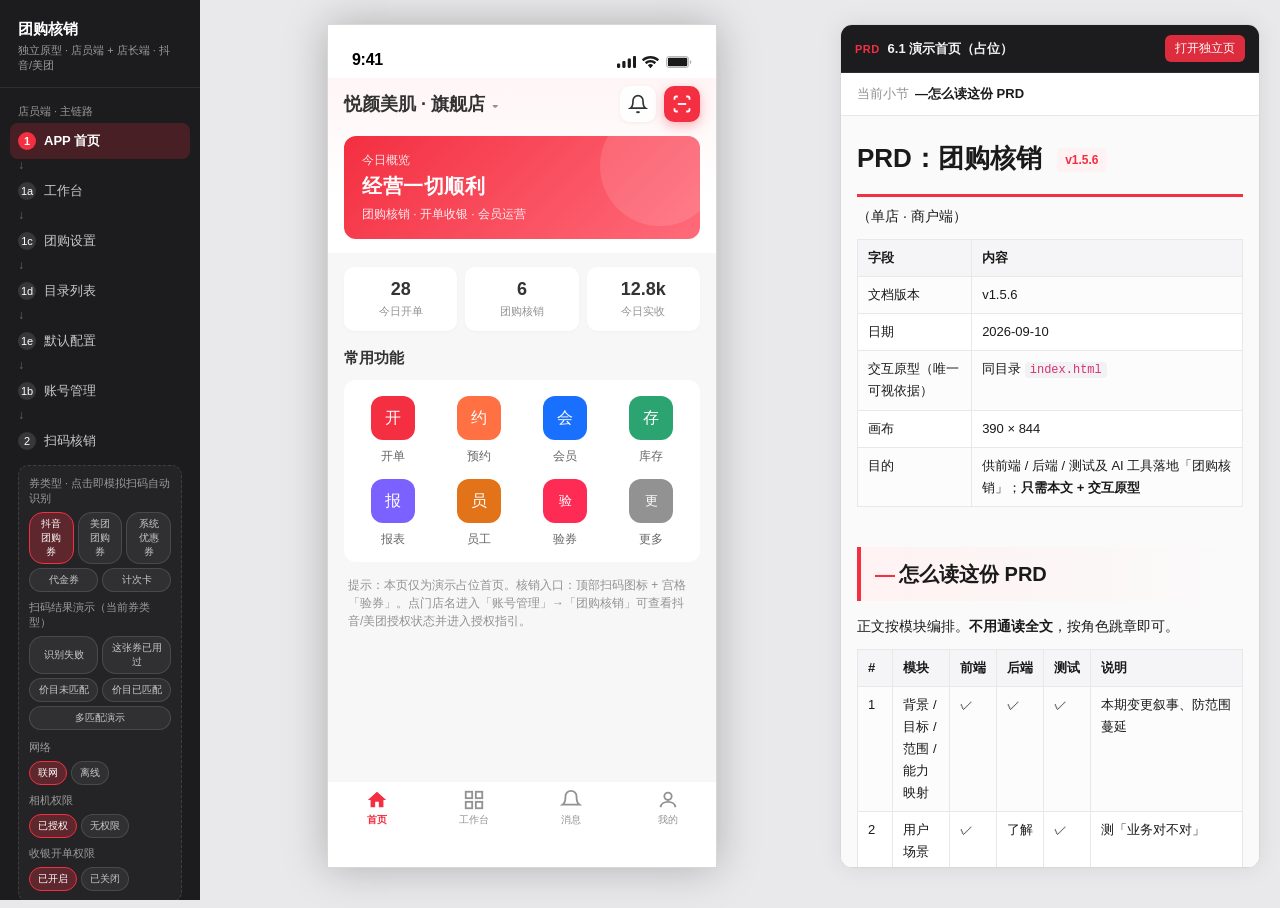
==== index.html @ 8a2cf347 "feat(文案): 支付方式对齐线上称呼 + 1C 卡片标题改「抖音团购 / 美团团购」 确认页支付方式随平台显示「抖音 / 美团」；结果页平台标识仍为「抖音团购 / 美团团购」；1C 双平台卡片标题" ====
<!DOCTYPE html>
<html lang="zh-CN">
<head>
<meta charset="UTF-8">
<meta name="viewport" content="width=device-width, initial-scale=1.0, maximum-scale=1.0, user-scalable=no, viewport-fit=cover">
<title>剑琅联盟 · 团购核销</title>
<link rel="stylesheet" href="shell.css">
<link rel="stylesheet" href="app.css">
<link rel="stylesheet" href="workbench.css">
<script>
(function () {
  var root = document.documentElement;
  function preferMobile() {
    var q = new URLSearchParams(location.search).get('view');
    if (q === 'mobile') return true;
    if (q === 'desktop') return false;
    if (window.matchMedia('(max-width: 760px)').matches) return true;
    var touch = window.matchMedia('(pointer: coarse) and (hover: none)').matches;
    var shortSide = Math.min(screen.width || 0, screen.height || 0);
    return touch && shortSide > 0 && shortSide <= 500;
  }
  function syncAppHeight() {
    if (!root.classList.contains('view-mobile')) {
      root.style.removeProperty('--app-h');
      root.style.removeProperty('--app-w');
      root.style.removeProperty('--app-top');
      root.style.removeProperty('--app-left');
      return;
    }
    var vv = window.visualViewport;
    var h = vv && vv.height ? vv.height : (window.innerHeight || 0);
    var w = vv && vv.width ? vv.width : (window.innerWidth || 0);
    var top = vv && typeof vv.offsetTop === 'number' ? vv.offsetTop : 0;
    var left = vv && typeof vv.offsetLeft === 'number' ? vv.offsetLeft : 0;
    if (h > 0) root.style.setProperty('--app-h', h + 'px');
    if (w > 0) root.style.setProperty('--app-w', w + 'px');
    root.style.setProperty('--app-top', top + 'px');
    root.style.setProperty('--app-left', left + 'px');
  }
  function apply() {
    var mobile = preferMobile();
    root.classList.toggle('view-mobile', mobile);
    root.classList.toggle('view-desktop', !mobile);
    syncAppHeight();
  }
  apply();
  window.__dyApplyViewShell = apply;
  window.__dySyncAppHeight = syncAppHeight;
})();
</script>
</head>
<body>
<aside class="site-nav">
  <div class="nav-brand">
    <div class="t">团购核销</div>
    <div class="s">独立原型 · 店员端 + 店长端 · 抖音/美团</div>
  </div>
  <div class="nav-group">
    <div class="g-t">店员端 · 主链路</div>
    <button type="button" class="nav-item on" data-flow="home"><span class="idx">1</span>APP 首页</button>
    <div class="nav-arrow">↓</div>
    <button type="button" class="nav-item" data-flow="workbench"><span class="idx">1a</span>工作台</button>
    <div class="nav-arrow">↓</div>
    <button type="button" class="nav-item" data-flow="tg-set"><span class="idx">1c</span>团购设置</button>
    <div class="nav-arrow">↓</div>
    <button type="button" class="nav-item" data-flow="tg-deals"><span class="idx">1d</span>目录列表</button>
    <div class="nav-arrow">↓</div>
    <button type="button" class="nav-item" data-flow="tg-config"><span class="idx">1e</span>默认配置</button>
    <div class="nav-arrow">↓</div>
    <button type="button" class="nav-item" data-flow="account"><span class="idx">1b</span>账号管理</button>
    <div class="nav-arrow">↓</div>
    <button type="button" class="nav-item" data-flow="scan"><span class="idx">2</span>扫码核销</button>
    <div class="nav-demo-scan" id="navDemoScan">
      <div class="nav-demo-label">券类型 · 点击即模拟扫码自动识别</div>
      <div class="auth-state-bar nav-demo-actions" id="scanCouponBar">
        <button type="button" class="on" data-scan-coupon="douyin">抖音团购券</button>
        <button type="button" data-scan-coupon="meituan">美团团购券</button>
        <button type="button" data-scan-coupon="coupon">系统优惠券</button>
        <button type="button" data-scan-coupon="voucher">代金券</button>
        <button type="button" data-scan-coupon="times">计次卡</button>
      </div>
      <div class="nav-demo-label" style="margin-top:8px;">扫码结果演示（当前券类型）</div>
      <div class="auth-state-bar nav-demo-actions" id="scanScenarioBar">
        <button type="button" data-demo-scan="fail-read">识别失败</button>
        <button type="button" data-demo-scan="dup">这张券已用过</button>
        <button type="button" data-demo-scan="mismatch">价目未匹配</button>
        <button type="button" data-demo-scan="matched">价目已匹配</button>
        <button type="button" data-demo-scan="multi">多匹配演示</button>
      </div>
      <div class="nav-demo-label" style="margin-top:10px;">网络</div>
      <div class="auth-state-bar" id="demoNetBar">
        <button type="button" class="on" data-demo-net="online">联网</button>
        <button type="button" data-demo-net="offline">离线</button>
      </div>
      <div class="nav-demo-label" style="margin-top:8px;">相机权限</div>
      <div class="auth-state-bar" id="demoCamBar">
        <button type="button" class="on" data-demo-cam="ok">已授权</button>
        <button type="button" data-demo-cam="denied">无权限</button>
      </div>
      <div class="nav-demo-label" style="margin-top:8px;">收银开单权限</div>
      <div class="auth-state-bar" id="demoPermBar">
        <button type="button" class="on" data-demo-perm="ok">已开启</button>
        <button type="button" data-demo-perm="none">已关闭</button>
      </div>
    </div>
    <div class="nav-arrow">↓</div>
    <button type="button" class="nav-item" data-flow="input"><span class="idx">3</span>输码验券</button>
    <div class="nav-arrow">↓</div>
    <button type="button" class="nav-item" data-flow="result"><span class="idx">4</span>验券结果</button>
    <div class="nav-arrow">↓</div>
    <button type="button" class="nav-item" data-flow="confirm"><span class="idx">5</span>核销确认</button>
    <div class="nav-arrow">↓</div>
    <button type="button" class="nav-item" data-flow="success"><span class="idx">6</span>核销成功</button>
  </div>
  <div class="nav-group">
    <div class="g-t">验券订单</div>
    <button type="button" class="nav-item" data-flow="orders"><span class="idx">7</span>核销明细</button>
    <div class="nav-arrow">↓</div>
    <button type="button" class="nav-item" data-flow="detail"><span class="idx">8</span>订单详情</button>
    <button type="button" class="nav-item" data-flow="revoke-ok"><span class="idx">9</span>撤销成功</button>
  </div>
  <div class="nav-group">
    <div class="g-t">异常 / 横切</div>
    <button type="button" class="nav-item" data-flow="cam-denied"><span class="idx">!</span>相机无权限</button>
    <button type="button" class="nav-item" data-flow="tpl-offline"><span class="idx">!</span>断网模板</button>
    <button type="button" class="nav-item" data-flow="tpl-timeout"><span class="idx">!</span>超时模板</button>
    <button type="button" class="nav-item" data-flow="tpl-noperm"><span class="idx">!</span>无权限模板</button>
    <button type="button" class="nav-item" data-flow="verify-fail"><span class="idx">!</span>验券失败</button>
    <div class="nav-demo-scan" id="navVerifyFailDemo">
      <div class="nav-demo-label">验券失败态</div>
      <div class="auth-state-bar" id="verifyFailSwitch">
        <button type="button" class="on" data-vfail="invalid">无效/过期</button>
        <button type="button" data-vfail="used">已核销</button>
        <button type="button" data-vfail="store">非本店</button>
        <button type="button" data-vfail="network">网络超时</button>
      </div>
    </div>
    <button type="button" class="nav-item" data-flow="fail"><span class="idx">!</span>核销失败</button>
    <div class="nav-demo-scan" id="navFailDemo">
      <div class="nav-demo-label">核销失败态</div>
      <div class="auth-state-bar" id="failSwitch">
        <button type="button" class="on" data-fail="invalid">无效/过期</button>
        <button type="button" data-fail="used">已核销</button>
        <button type="button" data-fail="store">非本店</button>
        <button type="button" data-fail="perm">无权限</button>
        <button type="button" data-fail="network">网络超时</button>
      </div>
    </div>
  </div>
  <div class="nav-group">
    <div class="g-t">店长端</div>
    <button type="button" class="nav-item" data-flow="owner-auth"><span class="idx">A</span>抖音授权指引</button>
    <button type="button" class="nav-item" data-flow="dy-auth-grant"><span class="idx">A2</span>抖音核销授权</button>
    <div class="nav-demo-auth">
      <div class="nav-demo-label">抖音授权状态</div>
      <div class="auth-state-bar" id="authStateBar">
        <button type="button" data-auth="none" data-auth-plat="douyin">未开通</button>
        <button type="button" data-auth="pending" data-auth-plat="douyin">等待审核</button>
        <button type="button" class="on" data-auth="ok" data-auth-plat="douyin">已授权</button>
        <button type="button" data-auth="expired" data-auth-plat="douyin">已到期</button>
      </div>
      <div class="nav-demo-label">抖音门店映射</div>
      <div class="auth-state-bar" id="mapDyBar">
        <button type="button" class="on" data-map="ok" data-map-plat="douyin">已绑定</button>
        <button type="button" data-map="none" data-map-plat="douyin">未绑定</button>
      </div>
    </div>
    <button type="button" class="nav-item" data-flow="owner-auth-mt"><span class="idx">B</span>美团授权指引</button>
    <div class="nav-demo-auth">
      <div class="nav-demo-label">美团授权状态</div>
      <div class="auth-state-bar" id="authMtStateBar">
        <button type="button" data-auth="none" data-auth-plat="meituan">未开通</button>
        <button type="button" class="on" data-auth="ok" data-auth-plat="meituan">已授权</button>
        <button type="button" data-auth="expired" data-auth-plat="meituan">已到期</button>
      </div>
      <div class="nav-demo-label">美团门店映射</div>
      <div class="auth-state-bar" id="mapMtBar">
        <button type="button" class="on" data-map="ok" data-map-plat="meituan">已绑定</button>
        <button type="button" data-map="none" data-map-plat="meituan">未绑定</button>
      </div>
    </div>
  </div>
  <div class="nav-group">
    <div class="g-t">文档</div>
    <a class="nav-item nav-link" href="PRD-团购核销.html" target="_blank" rel="noopener">
      <span class="idx">P</span>PRD 预览
    </a>
  </div>
  <div class="nav-group grow">
    <div class="g-t">说明</div>
    <div style="padding:6px 8px;font-size:11px;color:#9a9a9a;line-height:1.55;">APP 首页仅为演示占位。本期单店·团购核销（抖音/美团均经汇付天下 ISV；扫码自动识别券类型）。系统优惠券走线上 APP 既有核销；代金券/计次卡提示不支持。</div>
  </div>
</aside>

<div class="stage">
  <div id="frame">
    <div class="phone-inner">
      <div class="status-bar">
        <div class="status-bar__time">9:41</div>
        <div class="status-bar__icons">
          <svg width="19.2" height="12" viewBox="0 0 19.2002 12" fill="none"><path d="M2.13379 7.40039C2.72262 7.40066 3.2001 7.91493 3.2002 8.5498V10.8496C3.2002 11.4846 2.72268 11.9997 2.13379 12H1.06641C0.477422 11.9998 0 11.4846 0 10.8496V8.5498C9.79152e-05 7.91486 0.477483 7.40054 1.06641 7.40039H2.13379ZM7.43359 5C8.02258 5.00015 8.5 5.52275 8.5 6.16699V10.833C8.5 11.4772 8.02258 11.9998 7.43359 12H6.36621C5.77732 11.9997 5.2998 11.4772 5.2998 10.833V6.16699C5.2998 5.52283 5.77732 5.00027 6.36621 5H7.43359ZM12.833 2.40039C13.422 2.40039 13.9003 2.91564 13.9004 3.55176V10.8477C13.9004 11.4839 13.4221 12 12.833 12H11.7666C11.1775 12 10.7002 11.4839 10.7002 10.8477V3.55176C10.7003 2.91566 11.1776 2.40043 11.7666 2.40039H12.833ZM18.1338 0C18.7227 0.00025962 19.2002 0.50384 19.2002 1.125V10.875C19.2002 11.4962 18.7227 11.9997 18.1338 12H17.0664C16.4774 11.9999 16 11.4962 16 10.875V1.125C16 0.503771 16.4774 0.000148442 17.0664 0H18.1338Z" fill="#1A1A1A"/></svg>
          <svg width="17" height="12" viewBox="0 0 17 12" fill="none"><path d="M6.11231 8.95898C7.49091 7.68034 9.51016 7.68016 10.8887 8.95898C10.9579 9.02774 10.9981 9.12508 11 9.22753C11.0019 9.33007 10.9652 9.42913 10.8984 9.50097L8.73926 11.8906C8.67602 11.9606 8.58985 12 8.50001 12C8.41016 12 8.32398 11.9606 8.26075 11.8906L6.10157 9.50097C6.03487 9.42907 5.99803 9.33008 6.00001 9.22753C6.00199 9.12499 6.04291 9.02771 6.11231 8.95898ZM3.1084 6.11034C6.14692 3.29648 10.8531 3.29648 13.8916 6.11034C13.9601 6.17631 13.999 6.26741 14 6.3623C14.0009 6.45701 13.9635 6.54798 13.8965 6.61523L12.6201 7.89941C12.4886 8.03051 12.2756 8.03383 12.1406 7.90624C11.1429 7.00679 9.84502 6.50878 8.49903 6.50878C7.15382 6.50934 5.85652 7.00732 4.85938 7.90624C4.72442 8.03384 4.51142 8.03051 4.37989 7.89941L3.10352 6.61523C3.03647 6.54807 2.99919 6.45699 3.00001 6.3623C3.00091 6.26738 3.03986 6.17631 3.1084 6.11034ZM0.107428 3.19335C4.79922 -1.06448 12.2007 -1.06442 16.8926 3.19335C16.9605 3.25661 16.9994 3.34337 17 3.43358C17.0005 3.52372 16.9636 3.61083 16.8965 3.6748L15.6094 4.90429C15.4768 5.03049 15.2616 5.03147 15.127 4.90722C13.3394 3.29788 10.9665 2.40048 8.50001 2.40038C6.03341 2.40049 3.66077 3.29781 1.87305 4.90722C1.73852 5.03166 1.52312 5.03068 1.39063 4.90429L0.103522 3.6748C0.0365013 3.6108 -0.00055106 3.52371 6.19569e-06 3.43358C0.000632915 3.34337 0.0394625 3.25656 0.107428 3.19335Z" fill="#1A1A1A"/></svg>
          <svg width="27.3" height="12" viewBox="0 0 27.328 13" fill="none"><g><rect x="0.5" y="0.5" width="24" height="12" rx="3" stroke="#1A1A1A" opacity="0.35"/><path d="M26 4.66667V8.66667C26.8047 8.32789 27.328 7.5398 27.328 6.66667C27.328 5.79353 26.8047 5.00544 26 4.66667" fill="#1A1A1A" opacity="0.4"/><rect x="2" y="2" width="21" height="9" rx="1.33333" fill="#1A1A1A"/></g></svg>
        </div>
      </div>

      <!-- ========== HOME ========== -->
      <div class="screen active" id="screen-home" data-flow="home">
        <div class="page-body" style="padding-bottom:0;display:flex;flex-direction:column;">
          <div class="home-top">
            <div class="home-store-row">
              <button type="button" class="home-store-name" id="homeStoreBtn" aria-label="账号管理" title="账号管理">悦颜美肌 · 旗舰店 <span class="chev">▾</span></button>
              <button type="button" class="home-icon-btn" aria-label="消息" tabindex="-1">
                <svg width="20" height="20" viewBox="0 0 24 24" fill="none" stroke="currentColor" stroke-width="2"><path d="M18 8A6 6 0 0 0 6 8c0 7-3 9-3 9h18s-3-2-3-9"/><path d="M13.73 21a2 2 0 0 1-3.46 0"/></svg>
              </button>
              <button type="button" class="home-icon-btn scan" id="homeScanBtn" aria-label="扫码核销" title="扫码核销">
                <svg width="20" height="20" viewBox="0 0 24 24" fill="none" stroke="currentColor" stroke-width="2.2"><path d="M3 7V5a2 2 0 0 1 2-2h2M17 3h2a2 2 0 0 1 2 2v2M21 17v2a2 2 0 0 1-2 2h-2M7 21H5a2 2 0 0 1-2-2v-2"/><path d="M7 12h10"/></svg>
              </button>
            </div>
            <div class="home-banner">
              <div class="b-kicker">今日概览</div>
              <div class="b-title">经营一切顺利</div>
              <div class="b-sub">团购核销 · 开单收银 · 会员运营</div>
            </div>
          </div>
          <div class="home-stats">
            <div class="home-stat"><div class="n">28</div><div class="l">今日开单</div></div>
            <div class="home-stat"><div class="n">6</div><div class="l">团购核销</div></div>
            <div class="home-stat"><div class="n">12.8k</div><div class="l">今日实收</div></div>
          </div>
          <div class="home-section" style="flex:1;">
            <div class="sec-h">常用功能</div>
            <div class="home-grid">
              <div class="home-grid-item"><div class="ico" style="background:#F32F41;">开</div><div class="lab">开单</div></div>
              <div class="home-grid-item"><div class="ico" style="background:#FF7043;">约</div><div class="lab">预约</div></div>
              <div class="home-grid-item"><div class="ico" style="background:#1A70FE;">会</div><div class="lab">会员</div></div>
              <div class="home-grid-item"><div class="ico" style="background:#2BA471;">存</div><div class="lab">库存</div></div>
              <div class="home-grid-item"><div class="ico" style="background:#7B61FF;">报</div><div class="lab">报表</div></div>
              <div class="home-grid-item"><div class="ico" style="background:#E37318;">员</div><div class="lab">员工</div></div>
              <button type="button" class="home-grid-item" id="homeVerifyBtn" style="cursor:pointer;" aria-label="验券" title="验券"><div class="ico" style="background:#FE2C55;">验</div><div class="lab">验券</div></button>
              <button type="button" class="home-grid-item" id="homeMoreBtn" style="cursor:pointer;" aria-label="更多" title="更多"><div class="ico" style="background:#929292;">更</div><div class="lab">更多</div></button>
            </div>
            <p style="margin:14px 4px 0;font-size:12px;color:#929292;line-height:1.5;">提示：本页仅为演示占位首页。核销入口：顶部扫码图标 + 宫格「验券」。点门店名进入「账号管理」→「团购核销」可查看抖音/美团授权状态并进入授权指引。</p>
          </div>
          <div class="home-bottom-tab">
            <button type="button" class="tab on" data-home-tab="home"><svg width="22" height="22" viewBox="0 0 24 24" fill="currentColor"><path d="M10 20v-6h4v6h5v-8h3L12 3 2 12h3v8z"/></svg>首页</button>
            <button type="button" class="tab" id="homeTabWorkbench" data-home-tab="workbench"><svg width="22" height="22" viewBox="0 0 24 24" fill="none" stroke="currentColor" stroke-width="2"><rect x="3" y="3" width="7" height="7"/><rect x="14" y="3" width="7" height="7"/><rect x="14" y="14" width="7" height="7"/><rect x="3" y="14" width="7" height="7"/></svg>工作台</button>
            <button type="button" class="tab" data-home-tab="msg"><svg width="22" height="22" viewBox="0 0 24 24" fill="none" stroke="currentColor" stroke-width="2"><path d="M18 8A6 6 0 0 0 6 8c0 7-3 9-3 9h18s-3-2-3-9"/></svg>消息</button>
            <button type="button" class="tab" data-home-tab="me"><svg width="22" height="22" viewBox="0 0 24 24" fill="none" stroke="currentColor" stroke-width="2"><circle cx="12" cy="8" r="4"/><path d="M4 20c0-4 4-6 8-6s8 2 8 6"/></svg>我的</button>
          </div>
        </div>
      </div>

<!-- ========== WORKBENCH ========== -->
      <div class="screen" id="screen-workbench" data-flow="workbench">
        <div class="page-title-bar"><span class="title">工作台</span></div>
        <div class="page-body wb-body">
          <section class="wb-sec">
            <h2 class="wb-sec__title">常用功能</h2>
            <div class="wb-grid">
              <button type="button" class="wb-tile" data-wb="bill"><span class="wb-tile__icon"><img src="assets/workbench/bill.png" alt="" width="42" height="42"></span><span class="wb-tile__label">开单</span></button>
              <button type="button" class="wb-tile" data-wb="flow"><span class="wb-tile__icon"><img src="assets/workbench/flow.png" alt="" width="42" height="42"></span><span class="wb-tile__label">订单流水</span></button>
              <button type="button" class="wb-tile" data-wb="appt"><span class="wb-tile__badge">3</span><span class="wb-tile__icon"><img src="assets/workbench/appt.png" alt="" width="42" height="42"></span><span class="wb-tile__label">预约管理</span></button>
              <button type="button" class="wb-tile" data-wb="hold"><span class="wb-tile__icon"><img src="assets/workbench/hold.png" alt="" width="42" height="42"></span><span class="wb-tile__label">挂单</span></button>
            </div>
          </section>
          <section class="wb-sec">
            <h2 class="wb-sec__title">经营管理</h2>
            <div class="wb-grid">
              <button type="button" class="wb-tile" data-wb="analysis"><span class="wb-tile__icon"><img src="assets/workbench/analysis.png" alt="" width="42" height="42"></span><span class="wb-tile__label">经营分析</span></button>
              <button type="button" class="wb-tile" data-wb="customer"><span class="wb-tile__icon"><img src="assets/workbench/customer.png" alt="" width="42" height="42"></span><span class="wb-tile__label">客户管理</span></button>
              <button type="button" class="wb-tile" data-wb="self"><span class="wb-tile__icon"><img src="assets/workbench/self.png" alt="" width="42" height="42"></span><span class="wb-tile__label">自助收银</span></button>
              <button type="button" class="wb-tile" data-wb="expense"><span class="wb-tile__icon"><img src="assets/workbench/expense.png" alt="" width="42" height="42"></span><span class="wb-tile__label">支出管理</span></button>
            </div>
          </section>
          <section class="wb-sec">
            <h2 class="wb-sec__title">营销获客</h2>
            <div class="wb-grid">
              <button type="button" class="wb-tile" data-wb="mall"><span class="wb-tile__trial">限时体验</span><span class="wb-tile__icon"><img src="assets/workbench/mall.png" alt="" width="42" height="42"></span><span class="wb-tile__label">商城</span></button>
              <button type="button" class="wb-tile" data-wb="supplier"><span class="wb-tile__icon"><img src="assets/workbench/supplier.png" alt="" width="42" height="42"></span><span class="wb-tile__label">供应商</span></button>
              <button type="button" class="wb-tile" data-wb="works"><span class="wb-tile__icon"><img src="assets/workbench/works.png" alt="" width="42" height="42"></span><span class="wb-tile__label">作品管理</span></button>
              <button type="button" class="wb-tile" data-wb="coupon"><span class="wb-tile__trial">限时体验</span><span class="wb-tile__icon"><img src="assets/workbench/coupon.png" alt="" width="42" height="42"></span><span class="wb-tile__label">优惠券</span></button>
              <button type="button" class="wb-tile" data-wb="reputation"><span class="wb-tile__icon"><img src="assets/workbench/reputation.png" alt="" width="42" height="42"></span><span class="wb-tile__label">店铺口碑</span></button>
              <button type="button" class="wb-tile" data-wb="poster"><span class="wb-tile__icon"><img src="assets/workbench/poster.png" alt="" width="42" height="42"></span><span class="wb-tile__label">海报工坊</span></button>
              <button type="button" class="wb-tile" data-wb="newguest"><span class="wb-tile__icon"><img src="assets/workbench/newguest.png" alt="" width="42" height="42"></span><span class="wb-tile__label">新客礼遇</span></button>
            </div>
          </section>
          <section class="wb-sec">
            <h2 class="wb-sec__title">店铺管理</h2>
            <div class="wb-grid">
              <button type="button" class="wb-tile" data-wb="price"><span class="wb-tile__icon"><img src="assets/workbench/price.png" alt="" width="42" height="42"></span><span class="wb-tile__label">价目表</span></button>
              <button type="button" class="wb-tile" data-wb="card"><span class="wb-tile__icon"><img src="assets/workbench/card.png" alt="" width="42" height="42"></span><span class="wb-tile__label">卡管理</span></button>
              <button type="button" class="wb-tile" data-wb="store"><span class="wb-tile__icon"><img src="assets/workbench/store.png" alt="" width="42" height="42"></span><span class="wb-tile__label">门店管理</span></button>
              <button type="button" class="wb-tile" data-wb="decor"><span class="wb-tile__icon"><img src="assets/workbench/decor.png" alt="" width="42" height="42"></span><span class="wb-tile__label">店铺装修</span></button>
              <button type="button" class="wb-tile" data-wb="stock"><span class="wb-tile__trial">限时体验</span><span class="wb-tile__icon"><img src="assets/workbench/stock.png" alt="" width="42" height="42"></span><span class="wb-tile__label">库存管理</span></button>
              <button type="button" class="wb-tile" data-wb="device"><span class="wb-tile__icon"><img src="assets/workbench/device.png" alt="" width="42" height="42"></span><span class="wb-tile__label">设备管理</span></button>
              <button type="button" class="wb-tile" data-wb="popup"><span class="wb-tile__icon"><img src="assets/workbench/popup.png" alt="" width="42" height="42"></span><span class="wb-tile__label">小程序弹窗</span></button>
              <button type="button" class="wb-tile" data-wb="tuangou-set"><span class="wb-tile__icon"><img src="assets/workbench/tuangou-set.svg" alt="" width="42" height="42"></span><span class="wb-tile__label">团购设置</span></button>
            </div>
          </section>
          <section class="wb-sec">
            <h2 class="wb-sec__title">员工管理</h2>
            <div class="wb-grid">
              <button type="button" class="wb-tile" data-wb="staff"><span class="wb-tile__icon"><img src="assets/workbench/staff.png" alt="" width="42" height="42"></span><span class="wb-tile__label">员工管理</span></button>
              <button type="button" class="wb-tile" data-wb="rank"><span class="wb-tile__trial">限时体验</span><span class="wb-tile__icon"><img src="assets/workbench/rank.png" alt="" width="42" height="42"></span><span class="wb-tile__label">业绩排行</span></button>
              <button type="button" class="wb-tile" data-wb="salary"><span class="wb-tile__icon"><img src="assets/workbench/salary.png" alt="" width="42" height="42"></span><span class="wb-tile__label">员工薪资</span></button>
              <button type="button" class="wb-tile" data-wb="commission"><span class="wb-tile__icon"><img src="assets/workbench/commission.png" alt="" width="42" height="42"></span><span class="wb-tile__label">提成设置</span></button>
            </div>
          </section>
          <section class="wb-sec">
            <h2 class="wb-sec__title">学习培训</h2>
            <div class="wb-grid">
              <button type="button" class="wb-tile" data-wb="learn"><span class="wb-tile__icon"><img src="assets/workbench/learn.png" alt="" width="42" height="42"></span><span class="wb-tile__label">学习培训</span></button>
              <button type="button" class="wb-tile" data-wb="course"><span class="wb-tile__icon"><img src="assets/workbench/course.png" alt="" width="42" height="42"></span><span class="wb-tile__label">课程广场</span></button>
              <button type="button" class="wb-tile" data-wb="signup"><span class="wb-tile__icon"><img src="assets/workbench/signup.png" alt="" width="42" height="42"></span><span class="wb-tile__label">我的报名</span></button>
              <button type="button" class="wb-tile" data-wb="teacher"><span class="wb-tile__icon"><img src="assets/workbench/teacher.png" alt="" width="42" height="42"></span><span class="wb-tile__label">讲师入驻</span></button>
            </div>
          </section>
        </div>
        <nav class="wb-tabbar wb-tabbar--four" aria-label="底部导航">
          <button type="button" class="wb-tab" data-wb-tab="home" aria-label="首页">
            <span class="wb-tab__icon"><svg width="22" height="22" viewBox="0 0 24 24" fill="currentColor"><path d="M10 20v-6h4v6h5v-8h3L12 3 2 12h3v8z"/></svg></span>
            <span>首页</span>
          </button>
          <button type="button" class="wb-tab is-on" data-wb-tab="workbench" aria-label="工作台">
            <span class="wb-tab__icon"><svg width="22" height="22" viewBox="0 0 24 24" fill="none" stroke="currentColor" stroke-width="2"><rect x="3" y="3" width="7" height="7"/><rect x="14" y="3" width="7" height="7"/><rect x="14" y="14" width="7" height="7"/><rect x="3" y="14" width="7" height="7"/></svg></span>
            <span>工作台</span>
          </button>
          <button type="button" class="wb-tab" data-wb-tab="msg" aria-label="消息">
            <span class="wb-tab__icon"><svg width="22" height="22" viewBox="0 0 24 24" fill="none" stroke="currentColor" stroke-width="2"><path d="M18 8A6 6 0 0 0 6 8c0 7-3 9-3 9h18s-3-2-3-9"/></svg></span>
            <span>消息</span>
          </button>
          <button type="button" class="wb-tab" data-wb-tab="me" aria-label="我的">
            <span class="wb-tab__icon"><svg width="22" height="22" viewBox="0 0 24 24" fill="none" stroke="currentColor" stroke-width="2"><circle cx="12" cy="8" r="4"/><path d="M4 20c0-4 4-6 8-6s8 2 8 6"/></svg></span>
            <span>我的</span>
          </button>
        </nav>
      </div>
<!-- ========== /WORKBENCH ========== -->

      <!-- ========== 团购设置 ========== -->
      <div class="screen" id="screen-tg-set" data-flow="tg-set">
        <div class="page-title-bar">
          <button type="button" class="btn-back" data-back aria-label="返回">
            <svg width="24" height="24" viewBox="0 0 24 24" fill="none" stroke="currentColor" stroke-width="2"><path d="M15 18l-6-6 6-6"/></svg>
          </button>
          <span class="title">团购设置</span>
        </div>
        <div class="page-body tg-set-body">
          <button type="button" class="tg-plat-card" id="tgCardDy" data-tg-plat="douyin">
            <div class="tg-plat-card__logo"><img src="assets/icons/douyin-logo.svg" alt="" width="48" height="48"></div>
            <div class="tg-plat-card__main">
              <div class="tg-plat-card__title">抖音团购</div>
              <div class="tg-plat-card__status" id="tgCardDyStatus">共3项</div>
            </div>
            <img class="tg-plat-card__chev" src="assets/icons/chevron-circle-right.svg" alt="" width="24" height="24" aria-hidden="true">
          </button>
          <button type="button" class="tg-plat-card" id="tgCardMt" data-tg-plat="meituan">
            <div class="tg-plat-card__logo"><img src="assets/icons/meituan-logo.svg" alt="" width="48" height="48"></div>
            <div class="tg-plat-card__main">
              <div class="tg-plat-card__title">美团团购</div>
              <div class="tg-plat-card__status" id="tgCardMtStatus">共3项</div>
            </div>
            <img class="tg-plat-card__chev" src="assets/icons/chevron-circle-right.svg" alt="" width="24" height="24" aria-hidden="true">
          </button>
        </div>
      </div>

      <!-- ========== 团购券列表 ========== -->
      <div class="screen" id="screen-tg-deals" data-flow="tg-deals">
        <div class="page-title-bar">
          <button type="button" class="btn-back" data-back aria-label="返回">
            <svg width="24" height="24" viewBox="0 0 24 24" fill="none" stroke="currentColor" stroke-width="2"><path d="M15 18l-6-6 6-6"/></svg>
          </button>
          <span class="title" id="tgDealsTitle">抖音团购券</span>
        </div>
        <div class="page-body tg-deals-body">
          <div class="tg-deal-list" id="tgDealList"></div>
          <div class="tg-deal-empty" id="tgDealEmpty" hidden>
            <div class="tg-deal-empty__t" id="tgDealEmptyTitle">暂无团购券</div>
            <div class="tg-deal-empty__s" id="tgDealEmptyDesc">请确认授权范围含商品同步能力。</div>
          </div>
        </div>
      </div>

      <!-- ========== 团购券默认配置 ========== -->
      <div class="screen" id="screen-tg-config" data-flow="tg-config">
        <div class="page-title-bar">
          <button type="button" class="btn-back" data-back aria-label="返回">
            <svg width="24" height="24" viewBox="0 0 24 24" fill="none" stroke="currentColor" stroke-width="2"><path d="M15 18l-6-6 6-6"/></svg>
          </button>
          <span class="title">默认配置</span>
        </div>
        <div class="page-body">
          <div class="info-card tg-config-deal-card">
            <div class="tg-config-deal-card__head" id="tgConfigPlatHead">
              <img src="assets/icons/douyin-logo.svg" alt="" width="24" height="24"><span>团购券</span>
            </div>
            <div class="tg-config-deal-card__name" id="tgConfigName">深层补水护理 · 单次体验</div>
            <div class="tg-config-deal-card__divider" aria-hidden="true"></div>
            <div class="tg-config-deal-card__face">
              <span class="k">面额</span>
              <span class="v" id="tgConfigFace">¥268</span>
            </div>
          </div>
          <div class="info-card info-card--order">
            <div class="kv-list">
              <div class="kv" id="tgConfigMatchRow">
                <span class="k">匹配项目</span>
                <div class="v match-row-block">
                  <button type="button" class="match-pick-cta" id="btnTgPickMatch">
                    <span>选择消费项</span>
                    <img src="assets/icons/match-chevron.svg" alt="" width="16" height="16">
                  </button>
                  <div class="match-row-head" id="tgConfigMatchHead" hidden>
                    <div class="match-items" id="tgConfigMatchItems"></div>
                    <button type="button" class="match-edit-btn" id="tgConfigMatchEdit">修改</button>
                  </div>
                  <div class="match-ratio-box" id="tgConfigMatchRatio" hidden>
                    <img src="assets/icons/info-circle.svg" alt="" width="16" height="16">
                    <span>多项匹配按门店原价占比分摊计算业绩</span>
                  </div>
                </div>
              </div>
            </div>
          </div>
        </div>
        <div class="footer-actions">
          <button type="button" class="btn-ghost" id="btnTgConfigCancel">取消</button>
          <button type="button" class="btn-primary" id="btnTgConfigSave">保存</button>
        </div>
      </div>

      <!-- ========== ACCOUNT ========== -->
      <div class="screen" id="screen-account" data-flow="account">
        <div class="page-title-bar acct-title-bar">
          <button type="button" class="btn-back acct-back" data-go="home" aria-label="返回">
            <img src="assets/account/back.svg" alt="" width="24" height="24">
          </button>
          <span class="title">账号管理</span>
        </div>
        <div class="page-body acct-body">
          <div class="acct-sec-label">账号资料</div>
          <div class="acct-card">
            <div class="acct-row acct-row--ph">
              <span class="acct-ico acct-ico--full"><img src="assets/account/ico-personal.svg" alt="" width="42" height="42"></span>
              <span class="acct-lab">个人信息</span>
              <img class="acct-chev-img" src="assets/account/chevron.svg" alt="" width="16" height="16">
            </div>
            <div class="acct-row acct-row--ph">
              <span class="acct-ico" style="background:#F0F4FF;"><img src="assets/account/ico-community.svg" alt="" width="26" height="26"></span>
              <span class="acct-lab">社区形象</span>
              <span class="acct-trail">
                <img class="acct-avatar" src="assets/account/avatar.png" alt="" width="28" height="28">
                <span class="acct-trail-name">流光逐影剑</span>
                <img class="acct-chev-img" src="assets/account/chevron.svg" alt="" width="16" height="16">
              </span>
            </div>
            <div class="acct-row acct-row--ph">
              <span class="acct-ico" style="background:#ECF7EF;"><img src="assets/account/ico-phone.svg" alt="" width="16" height="22"></span>
              <span class="acct-lab">修改手机</span>
              <span class="acct-trail">
                <span class="acct-val">132****7897</span>
                <img class="acct-chev-img" src="assets/account/chevron.svg" alt="" width="16" height="16">
              </span>
            </div>
            <div class="acct-row acct-row--ph">
              <span class="acct-ico acct-ico--full"><img src="assets/account/ico-shop.svg" alt="" width="42" height="42"></span>
              <span class="acct-lab">店铺认证</span>
              <span class="acct-trail">
                <span class="acct-warn">待认证</span>
                <img class="acct-chev-img" src="assets/account/chevron.svg" alt="" width="16" height="16">
              </span>
            </div>
            <div class="acct-row acct-row--ph">
              <span class="acct-ico acct-ico--full"><img src="assets/account/ico-bank.svg" alt="" width="42" height="42"></span>
              <span class="acct-lab">银行账号</span>
              <span class="acct-trail">
                <span class="acct-warn">待认证</span>
                <img class="acct-chev-img" src="assets/account/chevron.svg" alt="" width="16" height="16">
              </span>
            </div>
            <div class="acct-row acct-row--ph">
              <span class="acct-ico" style="background:#FBF4DF;"><img src="assets/account/ico-assets.svg" alt="" width="21" height="20"></span>
              <span class="acct-lab">我的资产</span>
              <img class="acct-chev-img" src="assets/account/chevron.svg" alt="" width="16" height="16">
            </div>
            <div class="acct-row acct-row--tuangou">
              <div class="acct-row-main">
                <span class="acct-ico" style="background:#FBF4DF;"><img src="assets/account/ico-tuangou.svg" alt="" width="25" height="25"></span>
                <span class="acct-lab">团购核销</span>
              </div>
              <div class="acct-plat-stack">
                <button type="button" class="acct-plat-line" id="acctAuthDy" data-auth-entry="douyin">
                  <span class="acct-plat-name"><img src="assets/icons/douyin-logo.svg" alt="" width="16" height="16"><span>抖音</span></span>
                  <span class="acct-plat-st" id="acctAuthDySt">去开通</span>
                  <img class="acct-chev-img" src="assets/account/chevron.svg" alt="" width="16" height="16">
                </button>
                <button type="button" class="acct-plat-line" id="acctAuthMt" data-auth-entry="meituan">
                  <span class="acct-plat-name"><img src="assets/icons/meituan-logo.svg" alt="" width="16" height="16"><span>美团</span></span>
                  <span class="acct-plat-st" id="acctAuthMtSt">去开通</span>
                  <img class="acct-chev-img" src="assets/account/chevron.svg" alt="" width="16" height="16">
                </button>
              </div>
            </div>
            <div class="acct-row acct-row--ph">
              <span class="acct-ico" style="background:#F0F4FF;"><img src="assets/account/ico-owner.svg" alt="" width="20" height="20"></span>
              <span class="acct-lab">店主设置</span>
              <img class="acct-chev-img" src="assets/account/chevron.svg" alt="" width="16" height="16">
            </div>
            <div class="acct-row acct-row--ph">
              <span class="acct-ico acct-ico--full"><img src="assets/account/ico-account.svg" alt="" width="42" height="42"></span>
              <span class="acct-lab">账号管理</span>
              <img class="acct-chev-img" src="assets/account/chevron.svg" alt="" width="16" height="16">
            </div>
          </div>

          <div class="acct-sec-label">其他</div>
          <div class="acct-card acct-card--other">
            <div class="acct-row acct-row--ph">
              <span class="acct-ico" style="background:#F0F4FF;"><img src="assets/account/ico-version.svg" alt="" width="20" height="22"></span>
              <span class="acct-lab">版本中心</span>
              <img class="acct-chev-img" src="assets/account/chevron.svg" alt="" width="16" height="16">
            </div>
            <div class="acct-row acct-row--ph">
              <span class="acct-ico" style="background:#ECF7EF;"><img src="assets/account/ico-update.svg" alt="" width="18" height="20"></span>
              <span class="acct-lab">版本更新</span>
              <img class="acct-chev-img" src="assets/account/chevron.svg" alt="" width="16" height="16">
            </div>
            <div class="acct-row acct-row--ph">
              <span class="acct-ico" style="background:#F0F4FF;"><img src="assets/account/ico-about.svg" alt="" width="22" height="20"></span>
              <span class="acct-lab">关于我们</span>
              <span class="acct-trail">
                <span class="acct-val">5.0.12(176)</span>
                <img class="acct-chev-img" src="assets/account/chevron.svg" alt="" width="16" height="16">
              </span>
            </div>
            <div class="acct-row acct-row--ph">
              <span class="acct-ico" style="background:#FBF4DF;"><img src="assets/account/ico-cs.svg" alt="" width="20" height="20"></span>
              <span class="acct-lab">联系客服</span>
              <span class="acct-trail">
                <span class="acct-muted acct-muted--multi">工作日：周一至周五<br>9:00~18:00</span>
                <img class="acct-chev-img" src="assets/account/chevron.svg" alt="" width="16" height="16">
              </span>
            </div>
          </div>

          <button type="button" class="acct-logout" id="btnAcctLogout">退出登录</button>
        </div>
      </div>

      <!-- ========== SCAN ========== -->
      <div class="screen scan-screen" id="screen-scan" data-flow="scan">
        <div class="page-title-bar">
          <button type="button" class="btn-back" data-back aria-label="返回">
            <svg width="24" height="24" viewBox="0 0 24 24" fill="none" stroke="currentColor" stroke-width="2"><path d="M15 18l-6-6 6-6"/></svg>
          </button>
          <span class="title">扫码</span>
          <button type="button" class="btn-side" data-go="orders">验券订单</button>
        </div>
        <div class="scan-stage">
          <div class="scan-cam-sim" aria-hidden="true"></div>
          <div class="scan-frame-wrap">
            <div class="scan-frame">
              <span class="scan-corner tl"></span>
              <span class="scan-corner tr"></span>
              <span class="scan-corner bl"></span>
              <span class="scan-corner br"></span>
              <div class="scan-laser"></div>
            </div>
          </div>
          <p class="scan-hint"><img class="scan-hint-ico" src="assets/icons/info-circle-fill.svg" alt="" width="16" height="16"><span id="scanHintText">将券码放入框内，扫码后自动识别券类型</span></p>
        </div>
        <div class="scan-bottom-bar">
          <button type="button" class="scan-input-entry" id="scanInputEntry" data-go="input">输入券号</button>
        </div>
        <div class="feedback-flash" id="scanFeedback">
          <div class="ff-ico"><svg width="32" height="32" viewBox="0 0 24 24" fill="none" stroke="#fff" stroke-width="2.5"><path d="M20 6L9 17l-5-5"/></svg></div>
          <div class="ff-t">识别成功</div>
          <div class="ff-s" id="scanFeedbackSub"></div>
        </div>
      </div>

      <!-- ========== 系统优惠券（线上 APP 既有核销 · 示意） ========== -->
      <div class="screen" id="screen-coupon-ph" data-flow="coupon-ph">
        <div class="page-title-bar">
          <button type="button" class="btn-back" data-back aria-label="返回">
            <svg width="24" height="24" viewBox="0 0 24 24" fill="none" stroke="currentColor" stroke-width="2"><path d="M15 18l-6-6 6-6"/></svg>
          </button>
          <span class="title">系统优惠券</span>
          <button type="button" class="btn-side" data-go="scan">重新扫码</button>
        </div>
        <div class="page-body">
          <div class="info-card">
            <div class="h h-plat"><img src="assets/icons/ticket-01.svg" alt="" width="16" height="16"><span>系统优惠券</span></div>
            <div class="placeholder-panel">
              <div class="big">🎫</div>
              <div>系统优惠券核销</div>
              <div style="margin-top:8px;">已识别为系统优惠券。核销沿用线上 APP 既有优惠券能力（本页为示意入口）；抖音 / 美团<strong>团购券</strong>走团购核销主链路。代金券、计次卡暂不支持。</div>
            </div>
          </div>
        </div>
      </div>

      <!-- ========== INPUT ========== -->
      <div class="screen" id="screen-input" data-flow="input">
        <div class="page-title-bar">
          <button type="button" class="btn-back" data-back aria-label="返回">
            <svg width="24" height="24" viewBox="0 0 24 24" fill="none" stroke="currentColor" stroke-width="2"><path d="M15 18l-6-6 6-6"/></svg>
          </button>
          <span class="title">输码验券</span>
          <button type="button" class="btn-side" data-go="orders">验券订单</button>
        </div>
        <div class="plat-tabs" id="inputTabs">
          <button type="button" class="plat-tab" data-plat="coupon">
            <span class="logo logo-plain"><img src="assets/icons/ticket-01.svg" alt="" width="20" height="20"></span>优惠券
          </button>
          <button type="button" class="plat-tab on" data-plat="douyin">
            <span class="logo logo-plain"><img src="assets/icons/douyin-logo.svg" alt="" width="18" height="18"></span>抖音
          </button>
          <button type="button" class="plat-tab" data-plat="meituan">
            <span class="logo logo-plain"><img src="assets/icons/meituan-logo.svg" alt="" width="18" height="18"></span>美团
          </button>
        </div>
        <div class="page-body">
          <div id="inputPanelDouyin">
            <div class="input-card">
              <div class="lab"><span class="ico ico-img"><img src="assets/icons/wallet-fill.svg" alt="" width="24" height="24"></span>抖音团购核销码</div>
              <div class="input-row">
                <input id="codeInput" type="text" placeholder="请输入或粘贴抖音券码 / 短链" autocomplete="off">
                <button type="button" class="scan-mini" data-go="scan" title="扫码" aria-label="扫码">
                  <img src="assets/icons/scan-mini.svg" alt="" width="22" height="22">
                </button>
              </div>
              <button type="button" class="btn-primary" id="btnVerifyNow">立即核销</button>
            </div>
          </div>
          <div id="inputPanelCoupon" hidden>
            <div class="placeholder-panel">
              <div class="big">🎫</div>
              <div>系统优惠券核销</div>
              <div style="margin-top:8px;">沿用线上 APP 既有优惠券核销能力（本 Tab 为示意）。团购券请用抖音 / 美团 Tab 或扫码；代金券、计次卡暂不支持。</div>
            </div>
          </div>
          <div id="inputPanelMeituan" hidden>
            <div class="input-card">
              <div class="lab"><span class="ico ico-img"><img src="assets/icons/wallet-fill.svg" alt="" width="24" height="24"></span>美团团购核销码</div>
              <div class="input-row">
                <input id="codeInputMt" type="text" placeholder="请输入或粘贴美团券码 / 短链" autocomplete="off">
                <button type="button" class="scan-mini" data-go="scan" title="扫码" aria-label="扫码">
                  <img src="assets/icons/scan-mini.svg" alt="" width="22" height="22">
                </button>
              </div>
              <button type="button" class="btn-primary" id="btnVerifyNowMt">立即核销</button>
            </div>
          </div>
        </div>
      </div>

      <!-- ========== RESULT ========== -->
      <div class="screen" id="screen-result" data-flow="result">
        <div class="page-title-bar">
          <button type="button" class="btn-back" data-back aria-label="返回">
            <svg width="24" height="24" viewBox="0 0 24 24" fill="none" stroke="currentColor" stroke-width="2"><path d="M15 18l-6-6 6-6"/></svg>
          </button>
          <span class="title">验券结果</span>
        </div>
        <div class="page-body">
          <div class="note-banner ok"><img src="assets/icons/check-ok.svg" alt="" width="18" height="18"><span>验券成功，请确认商品信息后继续核销</span></div>
          <div class="info-card">
            <div class="h h-plat" id="resultPlatHead"><img src="assets/icons/douyin-logo.svg" alt="" width="16" height="16"><span>抖音团购</span></div>
            <div class="prod">
              <span id="resultProdName">深层补水护理 · 单次体验</span>
            </div>
            <div class="price"><small>¥</small><span id="resultPrice">268</span></div>
            <div class="kv-list">
              <div class="kv"><span class="k">适用门店</span><span class="v">悦颜美肌 · 旗舰店</span></div>
              <div class="kv"><span class="k">有效期</span><span class="v">至 2026-12-31</span></div>
              <div class="kv"><span class="k">券码</span><span class="v" id="resultCode">dy********7781</span></div>
              <div class="kv"><span class="k">平台单号</span><span class="v" id="resultOid">716829104455</span></div>
              <div class="kv"><span class="k">平台</span><span class="v" id="resultPlatTag"><span class="tag tag-plat-dy">抖音</span></span></div>
            </div>
          </div>
        </div>
        <div class="footer-actions">
          <button type="button" class="btn-ghost" data-go="scan">重新扫码</button>
          <button type="button" class="btn-primary" data-go="confirm">去核销</button>
        </div>
      </div>

      <!-- ========== CONFIRM ========== -->
      <div class="screen" id="screen-confirm" data-flow="confirm">
        <div class="page-title-bar">
          <button type="button" class="btn-back" data-back aria-label="返回">
            <svg width="24" height="24" viewBox="0 0 24 24" fill="none" stroke="currentColor" stroke-width="2"><path d="M15 18l-6-6 6-6"/></svg>
          </button>
          <span class="title">确认核销</span>
        </div>
        <div class="page-body">
          <div class="info-card">
            <div class="h h-plat" id="confirmPlatHead"><img src="assets/icons/douyin-logo.svg" alt="" width="16" height="16"><span>待核销券</span></div>
            <div class="prod">
              <span id="confirmCouponName">深层补水护理 · 单次体验</span>
            </div>
            <div class="kv-list">
              <div class="kv"><span class="k">面额</span><span class="v" id="confirmFace">¥268</span></div>
              <div class="kv"><span class="k">券码</span><span class="v" id="confirmCode">dy********7781</span></div>
              <div class="kv"><span class="k">平台单号</span><span class="v" id="confirmOid">716829104455</span></div>
            </div>
          </div>
          <div class="info-card info-card--order">
            <div class="kv-list">
              <div class="kv" id="confirmMatchRow">
                <span class="k">匹配项目</span>
                <div class="v match-row-block" id="confirmMatchBlock">
                  <button type="button" class="match-pick-cta" id="btnPickMatch">
                    <span>选择消费项</span>
                    <img src="assets/icons/match-chevron.svg" alt="" width="16" height="16">
                  </button>
                  <div class="match-row-head" id="confirmMatchHead" hidden>
                    <div class="match-items" id="confirmMatchItems"></div>
                    <button type="button" class="match-edit-btn" id="confirmMatchEdit">修改</button>
                  </div>
                  <div class="match-ratio-box" id="confirmMatchRatio" hidden>
                    <img src="assets/icons/info-circle.svg" alt="" width="16" height="16">
                    <span>多项匹配按门店原价占比分摊计算业绩</span>
                  </div>
                </div>
              </div>
              <div class="kv"><span class="k">开单金额</span><span class="v" id="confirmPrice">¥268.00</span></div>
              <div class="kv">
                <span class="k">业绩归属</span>
                <button type="button" class="confirm-emp-btn is-empty" id="confirmEmpBtn">未选 ▸</button>
              </div>
              <div class="kv"><span class="k">支付方式</span><span class="v" id="confirmPayWay">抖音</span></div>
            </div>
          </div>
          <p class="confirm-tip" id="confirmUnmatchTip" hidden>未匹配价目时，将按券面额开单；业绩归属未选则该单不计业绩。</p>
        </div>
        <div class="footer-actions">
          <button type="button" class="btn-ghost" data-back>取消</button>
          <button type="button" class="btn-primary" id="btnConfirmVerify">确认核销</button>
        </div>
      </div>

      <!-- ========== MATCH PICK（全屏多选价目） ========== -->
      <div class="screen" id="screen-match-pick" data-flow="match-pick">
        <div class="page-title-bar">
          <button type="button" class="btn-back" id="btnMatchPickBack" aria-label="返回">
            <svg width="24" height="24" viewBox="0 0 24 24" fill="none" stroke="currentColor" stroke-width="2"><path d="M15 18l-6-6 6-6"/></svg>
          </button>
          <span class="title">选择消费项</span>
        </div>
        <div class="page-body">
          <div class="match-pick-types" id="matchPickTypes" role="tablist">
            <button type="button" class="match-pick-types__btn on" data-match-type="project" role="tab" aria-selected="true">项目</button>
            <button type="button" class="match-pick-types__btn" data-match-type="product" role="tab" aria-selected="false">产品</button>
          </div>
          <div class="match-pick-groups" id="matchPickGroups"></div>
          <div class="match-pick-tools">
            <button type="button" id="btnMatchPickClear">清空</button>
            <span class="match-pick-tools__count" id="matchPickCount">已选 <strong>0</strong> 项</span>
            <span style="width:36px"></span>
          </div>
          <div class="match-pick-body">
            <div class="match-pick-list" id="matchPickList"></div>
          </div>
        </div>
        <div class="match-pick-footer">
          <button type="button" class="btn-ghost" id="btnMatchPickCancel">取消</button>
          <button type="button" class="btn-primary" id="btnMatchPickOk">确定</button>
        </div>
      </div>

      <!-- ========== SUCCESS ========== -->
      <div class="screen" id="screen-success" data-flow="success">
        <div class="page-title-bar">
          <button type="button" class="btn-back" data-go="home" aria-label="返回">
            <svg width="24" height="24" viewBox="0 0 24 24" fill="none" stroke="currentColor" stroke-width="2"><path d="M15 18l-6-6 6-6"/></svg>
          </button>
          <span class="title">核销成功</span>
        </div>
        <div class="page-body">
          <div class="result-hero">
            <div class="ico ok">
              <img src="assets/icons/success-check.svg" alt="" width="40" height="40">
            </div>
            <div class="t">核销成功</div>
            <div class="s">已自动生成开单，可在验券订单中查看明细</div>
          </div>
          <div class="info-card">
            <div class="prod">深层补水护理 · 单次体验</div>
            <div class="price"><small>¥</small>268</div>
            <div class="kv-list">
              <div class="kv"><span class="k">券码</span><span class="v copyable copy-row" data-copy="dy9182-ABCD-7781"><span class="copy-text">dy9182-ABCD-7781</span><img class="copy-ico" src="assets/icons/copy.svg" alt="" width="17" height="17"></span></div>
              <div class="kv"><span class="k">平台单号</span><span class="v copyable copy-row" id="successOidRow" data-copy="716829104455"><span class="copy-text" id="successOid">716829104455</span><img class="copy-ico" src="assets/icons/copy.svg" alt="" width="17" height="17"></span></div>
              <div class="kv"><span class="k">核销时间</span><span class="v">2026-09-03 15:42</span></div>
              <div class="kv"><span class="k">操作人</span><span class="v" id="successOp">顾清扬</span></div>
            </div>
          </div>
          <div class="info-card phone-card" id="phoneCard">
            <div class="kv-list">
              <div class="kv phone-card__row">
                <span class="k">手机号（选填）</span>
                <input class="phone-card__input" id="successPhone" type="tel" maxlength="11" inputmode="numeric" placeholder="请输入手机号" autocomplete="tel">
              </div>
              <div class="kv phone-card__row">
                <span class="k">称呼（选填）</span>
                <input class="phone-card__input" id="successNickname" type="text" maxlength="20" placeholder="如：王 / 王芳" autocomplete="off">
              </div>
              <div class="kv phone-card__row">
                <span class="k">性别（选填）</span>
                <div class="gender-seg" id="successGender" role="group" aria-label="选择性别">
                  <button type="button" class="gender-seg__btn" data-gender="male">男</button>
                  <button type="button" class="gender-seg__btn" data-gender="female">女</button>
                </div>
              </div>
            </div>
          </div>
        </div>
        <div class="footer-actions">
          <button type="button" class="btn-ghost" data-go="scan">继续核销</button>
          <button type="button" class="btn-primary" id="btnSuccessDone">完成</button>
        </div>
      </div>

      <!-- ========== FAIL（整页已改为 failMask 居中弹窗） ========== -->
      <div class="screen" id="screen-fail" data-flow="fail" hidden aria-hidden="true"></div>

      <!-- ========== ORDERS ========== -->
      <div class="screen" id="screen-orders" data-flow="orders">
        <div class="page-title-bar">
          <button type="button" class="btn-back" data-back aria-label="返回">
            <svg width="24" height="24" viewBox="0 0 24 24" fill="none" stroke="currentColor" stroke-width="2"><path d="M15 18l-6-6 6-6"/></svg>
          </button>
          <span class="title">核销明细</span>
          <button type="button" class="btn-side filter-trigger" id="filterBtn" aria-label="筛选">
            <img src="assets/icons/filter.svg" alt="" width="20" height="20">
            <span class="filter-dot" hidden></span>
          </button>
        </div>
        <div class="plat-tabs" id="orderTabs">
          <button type="button" class="plat-tab" data-order-plat="coupon"><span class="logo logo-plain"><img src="assets/icons/ticket-01.svg" alt="" width="20" height="20"></span>优惠券</button>
          <button type="button" class="plat-tab on" data-order-plat="douyin"><span class="logo logo-plain"><img src="assets/icons/douyin-logo.svg" alt="" width="18" height="18"></span>抖音</button>
          <button type="button" class="plat-tab" data-order-plat="meituan"><span class="logo logo-plain"><img src="assets/icons/meituan-logo.svg" alt="" width="18" height="18"></span>美团</button>
        </div>
        <div class="page-body">
          <div id="orderListDouyin" class="order-list"></div>
          <div id="orderListEmpty" class="empty-state" hidden>
            <div class="illu"><svg width="40" height="40" viewBox="0 0 24 24" fill="none" stroke="currentColor" stroke-width="1.5"><path d="M4 7h16v10a2 2 0 0 1-2 2H6a2 2 0 0 1-2-2V7z"/><path d="M8 7V5a2 2 0 0 1 2-2h4a2 2 0 0 1 2 2v2"/></svg></div>
            <div>暂无核销信息</div>
          </div>
        </div>
      </div>

      <!-- ========== DETAIL ========== -->
      <div class="screen" id="screen-detail" data-flow="detail">
        <div class="page-title-bar">
          <button type="button" class="btn-back" data-back aria-label="返回">
            <svg width="24" height="24" viewBox="0 0 24 24" fill="none" stroke="currentColor" stroke-width="2"><path d="M15 18l-6-6 6-6"/></svg>
          </button>
          <span class="title">核销详情</span>
        </div>
        <div class="page-body">
          <div class="info-card">
            <div class="prod" id="detailName">深层补水护理 · 单次体验</div>
            <div class="price"><small>¥</small><span id="detailPrice">268</span></div>
            <div class="kv-list">
              <div class="kv"><span class="k">状态</span><span class="v" id="detailStatus"><span class="tag tag-ok">已核销</span></span></div>
              <div class="kv"><span class="k">券码</span><span class="v copyable copy-row" id="detailCode" data-copy=""><span class="copy-text">—</span><img class="copy-ico" src="assets/icons/copy.svg" alt="" width="17" height="17"></span></div>
              <div class="kv"><span class="k">平台单号</span><span class="v copyable copy-row" id="detailOid" data-copy=""><span class="copy-text">—</span><img class="copy-ico" src="assets/icons/copy.svg" alt="" width="17" height="17"></span></div>
              <div class="kv"><span class="k">核销时间</span><span class="v" id="detailTime">—</span></div>
              <div class="kv"><span class="k">操作人</span><span class="v" id="detailOp">顾清扬</span></div>
              <div class="kv"><span class="k">开单号</span><span class="v" id="detailBill">SO20260903018</span></div>
              <div class="kv"><span class="k">撤销时限</span><span class="v" id="detailRevokeHint">剩余 42 分钟可撤销</span></div>
            </div>
          </div>
          <div class="cs-card" id="detailCsGuide" hidden>
            <strong>已超过平台 1 小时撤销时限。</strong><br>
            如需处理误核销，请联系抖音来客 / 平台客服，并提供平台单号协助人工核查。门店客服话术：说明核销时间、券码与顾客诉求。
          </div>
        </div>
        <div class="footer-actions">
          <button type="button" class="btn-danger" id="btnRevoke">撤销核销</button>
        </div>
      </div>

      <!-- ========== REVOKE OK ========== -->
      <div class="screen" id="screen-revoke-ok" data-flow="revoke-ok">
        <div class="page-title-bar">
          <button type="button" class="btn-back" data-go="orders" aria-label="返回">
            <svg width="24" height="24" viewBox="0 0 24 24" fill="none" stroke="currentColor" stroke-width="2"><path d="M15 18l-6-6 6-6"/></svg>
          </button>
          <span class="title">撤销结果</span>
        </div>
        <div class="page-body">
          <div class="result-hero">
            <div class="ico ok">
              <img src="assets/icons/revoke-check.svg" alt="" width="40" height="40">
            </div>
            <div class="t">撤销成功</div>
            <div class="s">对应开单已冲销，员工业绩已回滚，撤销流水已保留</div>
          </div>
        </div>
        <div class="footer-actions">
          <button type="button" class="btn-primary" data-go="orders">返回核销明细</button>
        </div>
      </div>

      <!-- ========== OWNER AUTH ========== -->
      <div class="screen" id="screen-owner-auth" data-flow="owner-auth">
        <div class="page-title-bar">
          <button type="button" class="btn-back" data-back aria-label="返回">
            <svg width="24" height="24" viewBox="0 0 24 24" fill="none" stroke="currentColor" stroke-width="2"><path d="M15 18l-6-6 6-6"/></svg>
          </button>
          <span class="title">抖音授权</span>
        </div>
        <div class="page-body auth-guide-body">
          <div class="auth-flow-card">
            <div class="auth-ribbon">简单四步 完成授权</div>
            <div class="auth-timeline">
              <div class="auth-step">
                <div class="auth-step-main">
                  <div class="auth-step-num">1</div>
                  <div class="auth-step-copy">
                    <div class="tt">确认抖音来客门店</div>
                    <div class="dd">使用门店管理员账号。若尚未入驻抖音来客，先完成开店后再授权。</div>
                  </div>
                  <div class="auth-step-ico" aria-hidden="true">
                    <img src="assets/icons/auth-1.svg" alt="" width="24" height="24">
                  </div>
                </div>
              </div>
              <div class="auth-step">
                <div class="auth-step-main">
                  <div class="auth-step-num">2</div>
                  <div class="auth-step-copy">
                    <div class="tt">打开汇付天下后台</div>
                    <div class="dd">登录汇付天下商户 / ISV 后台。抖音团购验券核销经汇付透传（非 APP 内嵌 SDK）。</div>
                  </div>
                  <div class="auth-step-ico" aria-hidden="true">
                    <img src="assets/icons/auth-2.svg" alt="" width="28" height="28">
                  </div>
                </div>
              </div>
              <div class="auth-step">
                <div class="auth-step-main">
                  <div class="auth-step-num">3</div>
                  <div class="auth-step-copy">
                    <div class="tt">开通并授权剑琅联盟</div>
                    <div class="dd">完成对「剑琅联盟」的抖音核销开通/授权。系统会带上门店标识，便于授权后自动关联本店。</div>
                  </div>
                  <div class="auth-step-ico" aria-hidden="true">
                    <img src="assets/icons/auth-3.svg" alt="" width="28" height="28">
                  </div>
                </div>
              </div>
              <div class="auth-step">
                <div class="auth-step-main">
                  <div class="auth-step-num">4</div>
                  <div class="auth-step-copy">
                    <div class="tt">回到剑琅确认状态</div>
                    <div class="dd">提交后进入「等待审核」，APP 后台通过后变为「已授权」并自动关联本店。团购券目录以汇付能力为准；验券凭顾客券码。</div>
                  </div>
                  <div class="auth-step-ico auth-step-ico--ok" aria-hidden="true">
                    <img src="assets/icons/auth-4.svg" alt="" width="28" height="28">
                  </div>
                </div>
              </div>
            </div>
            <div class="auth-tips auth-tips--in-card">
              <img class="auth-tips-ico" src="assets/icons/info-circle.svg" alt="" width="16" height="16">
              <p class="auth-tips-text">抖音团购核销经汇付天下透传。完成汇付侧授权并审核通过后，方可在本店核销抖音团购券。</p>
            </div>
          </div>

          <div class="auth-action-card">
            <div class="auth-action-row">
              <span class="auth-action-label">·还没有抖音来客门店？</span>
              <button type="button" class="auth-action-btn" id="btnDySettle">去入驻</button>
            </div>
            <div class="auth-action-row">
              <span class="auth-action-label">·已有抖音来客门店</span>
              <button type="button" class="auth-action-btn" id="btnDyOpenGrant">去开通</button>
            </div>
            <div class="auth-action-row">
              <span class="auth-action-label">·已完成授权</span>
              <button type="button" class="auth-action-btn auth-action-btn--refresh" id="btnDyRefreshAuth">刷新</button>
            </div>
          </div>

          <div class="auth-status-card">
            <div class="h">当前门店授权状态</div>
            <div class="kv-list">
              <div class="kv"><span class="k">门店</span><span class="v">悦颜美肌 · 旗舰店</span></div>
              <div class="kv"><span class="k">接入通道</span><span class="v">汇付天下 ISV</span></div>
              <div class="kv"><span class="k">状态</span><span class="v" id="authStatusTag"><span class="tag tag-ok">已授权</span></span></div>
              <div class="kv"><span class="k">已关联平台门店</span><span class="v" id="authDyMapped">是</span></div>
              <div class="kv"><span class="k">到期日</span><span class="v" id="authExpire">2027-03-01</span></div>
              <div class="kv"><span class="k">门店绑定码</span><span class="v copyable copy-row" id="authDyBindRow" data-copy="JL-DY-5001"><span class="copy-text" id="authDyBindCode">JL-DY-5001</span><img class="copy-ico" src="assets/icons/copy.svg" alt="" width="17" height="17"></span></div>
            </div>
          </div>
        </div>
      </div>

      <!-- ========== 抖音核销授权（开通 / 待审 / 已授权） ========== -->
      <div class="screen" id="screen-dy-auth-grant" data-flow="dy-auth-grant">
        <div class="page-title-bar">
          <button type="button" class="btn-back" data-back aria-label="返回">
            <svg width="24" height="24" viewBox="0 0 24 24" fill="none" stroke="currentColor" stroke-width="2"><path d="M15 18l-6-6 6-6"/></svg>
          </button>
          <span class="title">抖音核销授权</span>
        </div>
        <div class="page-body dy-grant-body">
          <!-- 未开通 / 已到期：开通表单 -->
          <div id="dyGrantPanelForm">
            <div class="dy-grant-hero">
              <span class="dy-grant-logo" aria-hidden="true">
                <img src="assets/icons/douyin-logo.svg" alt="" width="28" height="28">
              </span>
              <div class="dy-grant-hero-txt">
                <div class="dy-grant-hero-title">经汇付开通「剑琅联盟」抖音核销</div>
                <div class="dy-grant-hero-sub">提交后需等待审核，通过后方可核销</div>
              </div>
            </div>
            <div class="dy-grant-card">
              <div class="dy-grant-meta">
                <div class="dy-grant-meta-row"><span class="k">接入通道</span><span class="v">汇付天下 ISV</span></div>
                <div class="dy-grant-meta-row"><span class="k">应用</span><span class="v">剑琅联盟 · 到综解决方案</span></div>
                <div class="dy-grant-meta-row"><span class="k">门店</span><span class="v">悦颜美肌 · 旗舰店</span></div>
              </div>
              <div class="dy-grant-sec-label">授权范围</div>
              <div class="dy-grant-perms" id="dyGrantPerms">
                <button type="button" class="dy-grant-perm is-on is-locked" data-perm="store" aria-pressed="true">
                  <span class="dy-grant-check" aria-hidden="true"></span>
                  <span class="dy-grant-perm-main">
                    <span class="tt">门店信息</span>
                    <span class="badge">必选</span>
                  </span>
                </button>
                <button type="button" class="dy-grant-perm is-on is-locked" data-perm="verify" aria-pressed="true">
                  <span class="dy-grant-check" aria-hidden="true"></span>
                  <span class="dy-grant-perm-main">
                    <span class="tt">团购核销</span>
                    <span class="badge">必选</span>
                  </span>
                </button>
                <button type="button" class="dy-grant-perm is-on is-locked" data-perm="reconcile" aria-pressed="true">
                  <span class="dy-grant-check" aria-hidden="true"></span>
                  <span class="dy-grant-perm-main">
                    <span class="tt">团购对账</span>
                    <span class="badge">必选</span>
                  </span>
                </button>
                <button type="button" class="dy-grant-perm" data-perm="catalog" aria-pressed="false">
                  <span class="dy-grant-check" aria-hidden="true"></span>
                  <span class="dy-grant-perm-main">
                    <span class="tt">商品同步</span>
                    <span class="badge is-opt">可选</span>
                  </span>
                </button>
              </div>
              <p class="dy-grant-note">开通申请经汇付天下提交。提交后进入「等待审核」，需 APP 后台通过后变为「已授权」。</p>
            </div>
          </div>

          <!-- 等待审核 -->
          <div id="dyGrantPanelPending" hidden>
            <div class="dy-grant-result">
              <div class="dy-grant-result-ico is-wait" aria-hidden="true">…</div>
              <div class="dy-grant-result-title">开通申请已提交</div>
              <div class="dy-grant-result-sub">当前状态：等待审核</div>
            </div>
            <div class="dy-grant-card">
              <div class="dy-grant-meta">
                <div class="dy-grant-meta-row"><span class="k">状态</span><span class="v"><span class="tag tag-wait">等待审核</span></span></div>
                <div class="dy-grant-meta-row"><span class="k">接入通道</span><span class="v">汇付天下 ISV</span></div>
                <div class="dy-grant-meta-row"><span class="k">应用</span><span class="v">剑琅联盟 · 到综解决方案</span></div>
                <div class="dy-grant-meta-row"><span class="k">门店</span><span class="v">悦颜美肌 · 旗舰店</span></div>
                <div class="dy-grant-meta-row"><span class="k">授权范围</span><span class="v" id="dyGrantPendingScope">门店信息、团购核销、团购对账</span></div>
              </div>
              <p class="dy-grant-note">审核通过后本店即可核销抖音团购券。演示：在左侧状态条点「已授权」模拟后台通过。</p>
            </div>
          </div>

          <!-- 已授权 -->
          <div id="dyGrantPanelOk" hidden>
            <div class="dy-grant-result">
              <div class="dy-grant-result-ico is-ok" aria-hidden="true"></div>
              <div class="dy-grant-result-title">已获得抖音核销授权</div>
              <div class="dy-grant-result-sub">可在本店核销抖音团购券</div>
            </div>
            <div class="dy-grant-card">
              <div class="dy-grant-meta">
                <div class="dy-grant-meta-row"><span class="k">状态</span><span class="v"><span class="tag tag-ok">已授权</span></span></div>
                <div class="dy-grant-meta-row"><span class="k">接入通道</span><span class="v">汇付天下 ISV</span></div>
                <div class="dy-grant-meta-row"><span class="k">应用</span><span class="v">剑琅联盟 · 到综解决方案</span></div>
                <div class="dy-grant-meta-row"><span class="k">门店</span><span class="v">悦颜美肌 · 旗舰店</span></div>
                <div class="dy-grant-meta-row"><span class="k">授权范围</span><span class="v" id="dyGrantOkScope">门店信息、团购核销、团购对账</span></div>
                <div class="dy-grant-meta-row"><span class="k">到期日</span><span class="v" id="dyGrantOkExpire">2027-03-01</span></div>
                <div class="dy-grant-meta-row"><span class="k">已关联平台门店</span><span class="v" id="dyGrantOkMapped">是</span></div>
              </div>
              <p class="dy-grant-note">如需变更授权范围或续期，请在汇付 / 抖音来客完成操作后返回本页刷新状态。</p>
            </div>
          </div>
        </div>
        <div class="footer-actions" id="dyGrantFooterForm">
          <button type="button" class="btn-primary" id="btnDyGrantAgree">同意并开通</button>
        </div>
        <div class="footer-actions" id="dyGrantFooterBack" hidden>
          <button type="button" class="btn-primary" id="btnDyGrantBack">返回指引</button>
        </div>
      </div>

      <!-- ========== OWNER AUTH MEITUAN (汇付) ========== -->
      <div class="screen" id="screen-owner-auth-mt" data-flow="owner-auth-mt">
        <div class="page-title-bar">
          <button type="button" class="btn-back" data-back aria-label="返回">
            <svg width="24" height="24" viewBox="0 0 24 24" fill="none" stroke="currentColor" stroke-width="2"><path d="M15 18l-6-6 6-6"/></svg>
          </button>
          <span class="title">美团授权</span>
        </div>
        <div class="page-body auth-guide-body">
          <div class="auth-flow-card">
            <div class="auth-ribbon">简单四步 完成授权</div>
            <div class="auth-timeline">
              <div class="auth-step">
                <div class="auth-step-main">
                  <div class="auth-step-num">1</div>
                  <div class="auth-step-copy">
                    <div class="tt">确认美团商家门店</div>
                    <div class="dd">使用美团商家管理员账号。若尚未入驻，先完成美团开店后再授权。</div>
                  </div>
                  <div class="auth-step-ico" aria-hidden="true">
                    <img src="assets/icons/auth-1.svg" alt="" width="24" height="24">
                  </div>
                </div>
              </div>
              <div class="auth-step">
                <div class="auth-step-main">
                  <div class="auth-step-num">2</div>
                  <div class="auth-step-copy">
                    <div class="tt">打开汇付天下后台</div>
                    <div class="dd">登录汇付天下商户 / ISV 后台。美团团购验券核销经汇付透传（非 APP 内嵌 SDK）。</div>
                  </div>
                  <div class="auth-step-ico" aria-hidden="true">
                    <img src="assets/icons/auth-2.svg" alt="" width="28" height="28">
                  </div>
                </div>
              </div>
              <div class="auth-step">
                <div class="auth-step-main">
                  <div class="auth-step-num">3</div>
                  <div class="auth-step-copy">
                    <div class="tt">开通并授权剑琅联盟</div>
                    <div class="dd">完成对「剑琅联盟」的开通/授权。系统会带上门店标识，便于授权后自动关联本店。</div>
                  </div>
                  <div class="auth-step-ico" aria-hidden="true">
                    <img src="assets/icons/auth-3.svg" alt="" width="28" height="28">
                  </div>
                </div>
              </div>
              <div class="auth-step">
                <div class="auth-step-main">
                  <div class="auth-step-num">4</div>
                  <div class="auth-step-copy">
                    <div class="tt">回到剑琅确认状态</div>
                    <div class="dd">授权生效后变为「已授权」并自动关联门店。异常时可后台补录或使用绑定码。验券仍凭顾客券码。</div>
                  </div>
                  <div class="auth-step-ico auth-step-ico--ok" aria-hidden="true">
                    <img src="assets/icons/auth-4.svg" alt="" width="28" height="28">
                  </div>
                </div>
              </div>
            </div>
          </div>

          <div class="auth-tips">
            <img class="auth-tips-ico" src="assets/icons/info-circle.svg" alt="" width="16" height="16">
            <p class="auth-tips-text">美团团购核销经汇付天下透传。完成汇付侧授权后可在本店用券码验券核销；团购券目录能否预同步以汇付能力为准。菜单细路径以汇付正式文档为准。本期不含分账抽佣。</p>
          </div>

          <div class="auth-extra-actions">
            <button type="button" class="auth-link-btn" id="btnMtSettle">还没有美团门店？去入驻</button>
            <button type="button" class="auth-link-btn" id="btnMtHuifu">打开汇付授权说明（示意）</button>
            <button type="button" class="auth-link-btn" id="btnMtRefreshAuth">我已完成授权，刷新状态</button>
          </div>

          <div class="auth-status-card">
            <div class="h">当前门店 · 美团授权状态</div>
            <div class="kv-list">
              <div class="kv"><span class="k">门店</span><span class="v">悦颜美肌 · 旗舰店</span></div>
              <div class="kv"><span class="k">接入通道</span><span class="v">汇付天下 ISV</span></div>
              <div class="kv"><span class="k">状态</span><span class="v" id="authMtStatusTag"><span class="tag tag-ok">已授权</span></span></div>
              <div class="kv"><span class="k">已关联平台门店</span><span class="v" id="authMtMapped">是</span></div>
              <div class="kv"><span class="k">到期日</span><span class="v" id="authMtExpire">2027-03-01</span></div>
              <div class="kv"><span class="k">门店绑定码</span><span class="v copyable copy-row" id="authMtBindRow" data-copy="JL-MT-5001"><span class="copy-text" id="authMtBindCode">JL-MT-5001</span><img class="copy-ico" src="assets/icons/copy.svg" alt="" width="17" height="17"></span></div>
            </div>
          </div>

          <div class="auth-catalog-card auth-catalog-card--ph" id="authMtCatalog">
            <div class="h">团购券目录</div>
            <div class="auth-catalog-ph">目录能力以汇付确认为准。验券仍可凭顾客券码完成，不依赖预拉目录。</div>
          </div>
        </div>
      </div>

      <!-- 异常态已改为居中弹窗，见下方 masks -->

      <!-- masks -->
      <div class="loading-mask" id="loadingMask">
        <div class="loading-box">
          <div class="loading-spin"></div>
          <div class="lt" id="loadingText">正在验券…</div>
        </div>
      </div>

      <div class="dialog-mask" id="authNeedMask">
        <div class="dialog">
          <div class="dt" id="authNeedTitle">尚未开通抖音团购核销</div>
          <div class="ds" id="authNeedDesc">当前门店尚未完成该平台授权，暂时无法验券核销。请先完成开通后再试。</div>
          <div class="da">
            <button type="button" class="cancel" data-close-mask>取消</button>
            <button type="button" class="ok" id="btnAuthNeedGo">去开通</button>
          </div>
        </div>
      </div>

      <div class="dialog-mask" id="mapNeedMask">
        <div class="dialog">
          <div class="dt" id="mapNeedTitle">请完善门店绑定</div>
          <div class="ds" id="mapNeedDesc">当前平台已授权，但尚未关联本 APP 门店，暂时无法验券。请使用绑定码完成关联，或联系店长在后台补录。</div>
          <div class="ds ds--meta">绑定码：<span id="mapNeedBindCode">JL-DY-5001</span></div>
          <div class="da">
            <button type="button" class="cancel" data-close-mask>取消</button>
            <button type="button" class="ok" id="btnMapNeedGo">去完善绑定</button>
          </div>
        </div>
      </div>

      <div class="dialog-mask" id="camDeniedMask">
        <div class="dialog dialog--alert">
          <div class="dialog-ico"><img src="assets/icons/cam.svg" alt="" width="36" height="36"></div>
          <div class="dt">未获得相机权限</div>
          <div class="ds">请在系统设置中允许剑琅联盟访问相机，或改用「输入券号」完成核销。</div>
          <div class="da">
            <button type="button" class="cancel" id="btnOpenSettings">去系统设置</button>
            <button type="button" class="ok" data-ex-go="input">输入券号</button>
          </div>
        </div>
      </div>

      <div class="dialog-mask" id="vfailMask">
        <div class="dialog dialog--alert">
          <div class="dialog-ico"><img src="assets/icons/x-circle.svg" alt="" width="40" height="40"></div>
          <div class="dt" id="vfailTitle">券无效或已过期</div>
          <div class="ds" id="vfailDesc">验券未通过，尚未发起核销与开单。请核对有效期或让顾客在平台侧查看券状态。</div>
          <div class="da">
            <button type="button" class="cancel" data-ex-go="input">手动输码</button>
            <button type="button" class="ok" data-ex-go="scan">重新扫码</button>
          </div>
        </div>
      </div>

      <div class="dialog-mask" id="unsupportedCouponMask">
        <div class="dialog dialog--alert">
          <div class="dialog-ico"><img src="assets/icons/info-circle-fill.svg" alt="" width="40" height="40"></div>
          <div class="dt" id="unsupportedCouponTitle">暂不支持核销</div>
          <div class="ds" id="unsupportedCouponDesc">当前只能核销团购套餐券，请换一张团购券再试。</div>
          <div class="da">
            <button type="button" class="ok" data-close-mask>我知道了</button>
          </div>
        </div>
      </div>

      <div class="dialog-mask" id="offlinePageMask">
        <div class="dialog dialog--alert">
          <div class="dialog-ico"><img src="assets/icons/wifi-off.svg" alt="" width="40" height="40"></div>
          <div class="dt">当前无网络</div>
          <div class="ds">请连接 Wi-Fi 或蜂窝网络后再验券。可先进入扫码页熟悉界面，或改用输入券号（仍需联网提交）。</div>
          <div class="da">
            <button type="button" class="cancel" data-ex-go="input">输入券号</button>
            <button type="button" class="ok" id="btnRetryOnline">我已联网，重试</button>
          </div>
        </div>
      </div>

      <div class="dialog-mask" id="timeoutMask">
        <div class="dialog dialog--alert">
          <div class="dialog-ico"><img src="assets/icons/clock.svg" alt="" width="36" height="36"></div>
          <div class="dt">请求超时</div>
          <div class="ds">平台响应超时。可以再试一次，不用担心会重复扣券。</div>
          <div class="da">
            <button type="button" class="ok" data-close-mask style="flex:1;">重试</button>
          </div>
        </div>
      </div>

      <div class="dialog-mask" id="nopermMask">
        <div class="dialog dialog--alert">
          <div class="dialog-ico"><img src="assets/icons/lock.svg" alt="" width="36" height="36"></div>
          <div class="dt">无核销权限</div>
          <div class="ds">当前账号未开启「收银开单」权限，无法扫码核销。请联系店长在角色权限中开启，或查看门店授权状态。</div>
          <div class="da">
            <button type="button" class="cancel" id="btnNopermAuth">查看授权指引</button>
            <button type="button" class="ok" data-ex-go="home">返回首页</button>
          </div>
        </div>
      </div>

      <div class="dialog-mask" id="failMask">
        <div class="dialog dialog--alert">
          <div class="dialog-ico"><img src="assets/icons/x-circle.svg" alt="" width="40" height="40"></div>
          <div class="dt" id="failTitle">券状态异常</div>
          <div class="ds" id="failDesc">核销提交时平台返回券不可用。请核对后重试或改输码。</div>
          <div class="ds ds--meta" id="failMetaLine">建议：<span id="failAction">重新扫码或改输码</span></div>
          <div class="da">
            <button type="button" class="cancel" data-ex-go="input">手动输码</button>
            <button type="button" class="ok" id="failPrimaryBtn" data-ex-go="scan">重新扫码</button>
          </div>
        </div>
      </div>

      <div class="dialog-mask" id="offlineMask">
        <div class="dialog">
          <div class="dt">当前无网络</div>
          <div class="ds">验券需要联网。仍可进入扫码页，但提交验券前请恢复网络；也可改用输入券号。</div>
          <div class="da">
            <button type="button" class="cancel" data-close-mask>取消</button>
            <button type="button" class="ok" id="btnOfflineEnterScan">仍进入扫码</button>
          </div>
        </div>
      </div>

      <div class="dialog-mask" id="dupMask">
        <div class="dialog">
          <div class="dt">该券已核销</div>
          <div class="ds">这张券已经核销过了，不会再开一张单。可以去看原来的核销记录。</div>
          <div class="da">
            <button type="button" class="cancel" data-close-mask>知道了</button>
            <button type="button" class="ok" id="btnViewDupOrder">查看原单</button>
          </div>
        </div>
      </div>

      <div class="picker-mask" id="empMask">
        <div class="sheet">
          <div class="sheet-h" id="empMaskTitle">选择服务员工</div>
          <div class="staff-pick-body" id="empPickRoot" data-staff-root></div>
          <div class="sheet-footer-actions">
            <button type="button" class="btn-ghost" data-close-mask>取消</button>
            <button type="button" class="btn-primary" id="btnEmpPickOk">确定</button>
          </div>
        </div>
      </div>

      <div class="picker-mask" id="prodMask" hidden>
        <div class="sheet">
          <div class="sheet-h">选择本店价目项目</div>
          <div class="pick-list" id="prodPickList"></div>
          <button type="button" class="sheet-cancel" data-close-mask>取消</button>
        </div>
      </div>

      <div class="picker-mask" id="filterMask">
        <div class="sheet filter-sheet">
          <div class="sheet-h sheet-h-bar">
            <span class="sheet-h-title">筛选</span>
          </div>
          <div class="filter-section">
            <div class="filter-sec-label">核销状态</div>
            <div class="filter-chips" id="filterStatusChips">
              <button type="button" class="filter-chip on" data-f-status="all">全部</button>
              <button type="button" class="filter-chip" data-f-status="ok">已核销</button>
              <button type="button" class="filter-chip" data-f-status="revoked">已撤销</button>
            </div>
          </div>
          <div class="filter-section">
            <div class="filter-sec-label">时间</div>
            <div class="filter-chips" id="filterTimeChips">
              <button type="button" class="filter-chip on" data-f-time="all">全部时间</button>
              <button type="button" class="filter-chip" data-f-time="today">仅今日</button>
            </div>
          </div>
          <div class="sheet-footer-actions">
            <button type="button" class="btn-ghost" data-close-mask>取消</button>
            <button type="button" class="btn-primary" id="btnFilterApply">确定</button>
          </div>
        </div>
      </div>

      <div class="dialog-mask" id="revokeMask">
        <div class="dialog">
          <div class="dt">确认撤销核销？</div>
          <div class="ds">撤销后开单将冲销、业绩回滚。平台限制：核销后 1 小时内可撤。</div>
          <div class="da">
            <button type="button" class="cancel" data-close-mask>再想想</button>
            <button type="button" class="ok" id="btnRevokeConfirm">确认撤销</button>
          </div>
        </div>
      </div>

      <div class="toast-msg" id="toast"></div>
    </div>
  </div>

  <aside class="prd-pane" id="prdPane" aria-label="PRD 同步预览">
    <div class="prd-pane__bar">
      <div class="prd-pane__meta">
        <span class="prd-pane__label">PRD</span>
        <span class="prd-pane__title" id="prdPaneTitle">怎么读这份 PRD</span>
      </div>
      <a class="prd-pane__open" href="PRD-团购核销.html" target="_blank" rel="noopener">打开独立页</a>
    </div>
    <iframe class="prd-pane__frame" id="prdFrame" title="PRD 预览" src="PRD-团购核销.html?embed=1#howto"></iframe>
  </aside>
</div>
<script src="seed-demo.js"></script>
<script src="staff-match.js"></script>
<script src="app.js"></script>
</body>
</html>
---- shell.css ----
/* Shell: left nav + 390×844 phone — aligned with 提成设置 */
* { margin: 0; padding: 0; box-sizing: border-box; -webkit-tap-highlight-color: transparent; }
html, body { height: 100%; }
body {
  background: #e9e9eb;
  display: flex;
  align-items: flex-start;
  font-family: "Source Han Sans SC", "Noto Sans SC", "PingFang SC", "Microsoft YaHei", sans-serif;
}

.site-nav {
  position: fixed; left: 0; top: 0; bottom: 0; width: 200px; z-index: 200;
  background: #1c1c1e; color: #e8e8e8;
  display: flex; flex-direction: column; overflow-y: auto;
}
.site-nav .nav-brand { padding: 18px 18px 14px; border-bottom: 1px solid rgba(255,255,255,.08); margin-bottom: 8px; }
.site-nav .nav-brand .t { font-size: 15px; font-weight: 700; color: #fff; line-height: 1.4; }
.site-nav .nav-brand .s { font-size: 11px; color: #9a9a9a; margin-top: 4px; }
.site-nav .nav-group { padding: 0 10px; margin-bottom: 6px; }
.site-nav .nav-group.grow { margin-top: auto; }
.site-nav .g-t { font-size: 11px; color: #9a9a9a; padding: 8px 8px 4px; }
.site-nav .nav-item {
  display: flex; align-items: center; gap: 8px; width: 100%;
  padding: 9px 8px; border: none; background: transparent; color: #c8c8c8;
  font-family: inherit; font-size: 13px; text-align: left; cursor: pointer; border-radius: 8px;
}
.site-nav .nav-item:hover { background: rgba(255,255,255,.06); color: #fff; }
.site-nav .nav-item.on { background: rgba(243,47,65,.2); color: #fff; font-weight: 600; }
.site-nav .nav-item .idx {
  width: 18px; height: 18px; border-radius: 50%; flex-shrink: 0;
  background: rgba(255,255,255,.12); color: #fff; font-size: 11px;
  display: flex; align-items: center; justify-content: center;
}
.site-nav .nav-item.on .idx { background: #F32F41; }
.site-nav a.nav-link.nav-item { text-decoration: none; color: #c8c8c8; }
.site-nav a.nav-link.nav-item:hover { color: #fff; }
.site-nav .nav-arrow { padding: 0 8px 2px; font-size: 12px; color: #6b6b6b; line-height: 1; }

:root {
  --nav-w: 200px;
  --prd-w: 420px;
  --prd-gap: 16px;
  --stage-pad-y: 24px;
  --stage-pad-x: 20px;
}

/* 真机在「导航右缘 ↔ PRD 左缘」之间居中；PRD 固定贴右 */
.stage {
  flex: 1; min-width: 0;
  display: flex;
  justify-content: center;
  align-items: flex-start;
  margin-left: var(--nav-w);
  padding: var(--stage-pad-y) var(--stage-pad-x) 40px;
  /* 为右侧固定 PRD 预留宽度，使 #frame 在剩余区间内居中 */
  padding-right: calc(var(--stage-pad-x) + var(--prd-w) + var(--prd-gap));
  box-sizing: border-box;
  min-height: 100vh;
}
@media (max-width: 760px) {
  html:not(.view-desktop) .site-nav { display: none; }
  html:not(.view-desktop) .stage { margin-left: 0; padding: 0; }
  html:not(.view-desktop) .prd-pane { display: none !important; }
}
@media (max-width: 1100px) {
  html.view-desktop .prd-pane { display: none !important; }
  html.view-desktop .stage {
    padding-right: var(--stage-pad-x);
    justify-content: center;
  }
}

/* ===== 右侧 PRD 同步面板（贴右收窄） ===== */
.prd-pane {
  position: fixed;
  top: var(--stage-pad-y);
  right: var(--stage-pad-x);
  z-index: 150;
  width: var(--prd-w);
  height: var(--phone-h, 844px);
  background: #fff;
  border: 1px solid #D7D7D5;
  border-radius: 12px;
  box-shadow: 0 0 24px rgba(0,0,0,.08);
  display: flex;
  flex-direction: column;
  overflow: hidden;
}
.prd-pane__bar {
  flex-shrink: 0;
  display: flex; align-items: center; justify-content: space-between; gap: 10px;
  padding: 10px 14px;
  background: #1c1c1e; color: #fff;
  border-bottom: 1px solid rgba(255,255,255,.08);
}
.prd-pane__meta { min-width: 0; display: flex; align-items: baseline; gap: 8px; }
.prd-pane__label {
  flex-shrink: 0; font-size: 11px; font-weight: 700; color: #F32F41;
  letter-spacing: .04em;
}
.prd-pane__title {
  font-size: 13px; font-weight: 600; color: #f2f2f2;
  white-space: nowrap; overflow: hidden; text-overflow: ellipsis;
}
.prd-pane__open {
  flex-shrink: 0; font-size: 12px; color: #fff; text-decoration: none;
  padding: 5px 10px; border-radius: 6px; background: rgba(243,47,65,.9);
}
.prd-pane__open:hover { background: #F32F41; }
.prd-pane__frame {
  flex: 1; min-height: 0; width: 100%; border: 0; background: #fafafa;
}

#frame {
  width: var(--phone-w, 390px);
  height: var(--phone-h, 844px);
  box-shadow: 0 0 40px rgba(0,0,0,.25);
  flex-shrink: 0;
  overflow: hidden;
  position: relative;
  background: var(--bg-page, #F7F7F7);
  border: 1px solid var(--border, #D7D7D5);
  display: flex;
  flex-direction: column;
}
.phone-inner {
  display: flex; flex-direction: column; height: 100%; overflow: hidden; position: relative;
  background: var(--bg-page, #F7F7F7);
}

html.view-mobile, html.view-mobile body {
  height: 100%; width: 100%; overflow: hidden; overscroll-behavior: none;
  touch-action: manipulation; background: var(--bg-page, #F7F7F7);
  position: fixed; inset: 0;
}
html.view-mobile .site-nav { display: none !important; }
html.view-mobile .prd-pane { display: none !important; }
html.view-mobile .stage {
  margin-left: 0; padding: 0; width: var(--app-w, 100%); height: var(--app-h, 100%);
  display: block; position: fixed; top: var(--app-top, 0); left: var(--app-left, 0); overflow: hidden;
}
html.view-mobile #frame { box-shadow: none; border: none; width: 100%; height: 100%; max-width: none; }
html.view-mobile { --safe-bottom: env(safe-area-inset-bottom, 0px); }
html.view-mobile .status-bar { display: none !important; }

/* run-to-figma：隐藏左侧导航与 PRD 面板，固定桌面 390 壳 */
html.figma-capture .site-nav { display: none !important; }
html.figma-capture .prd-pane { display: none !important; }
html.figma-capture .stage {
  margin-left: 0 !important;
  padding: 0 !important;
  padding-right: 0 !important;
  display: block; width: 390px; height: 844px;
}
html.figma-capture #frame {
  box-shadow: none; border: none;
  width: 390px; height: 844px;
}
html.figma-capture body { background: var(--bg-page, #F7F7F7); }

.toast-msg {
  position: absolute; left: 50%; top: 50%; transform: translate(-50%, -50%);
  z-index: 120; background: rgba(0,0,0,.78); color: #fff;
  padding: 12px 18px; border-radius: 10px; font-size: 14px; max-width: 260px;
  text-align: center; pointer-events: none; opacity: 0; transition: opacity .2s;
}
.toast-msg.show { opacity: 1; }
---- app.css ----
:root {
  --brand: #F32F41;
  --brand-soft: #FFF2F2;
  --brand-border: #FFD5D9;
  --bg-page: #F7F7F7;
  --card: #FFFFFF;
  --text: #333333;
  --text-sec: #929292;
  --text-mid: #666666;
  --border: #D7D7D5;
  --border-light: #E8E8E8;
  --success: #2BA471;
  --success-solid: #3AB883;
  --success-soft: #ECF7EF;
  --err-ico: #FF717E;
  --err-ico-alt: #FF8994;
  --plat-dy-solid: #FF4F72;
  --tag-rev-solid: #A9A9A9;
  --tag-refund-solid: #D85151;
  --danger: #F32F41;
  --warn: #E37318;
  --warn-soft: #FFF8E6;
  --info: #1A70FE;
  --info-soft: #E7F1FF;
  --card-divider: rgba(0,0,0,.04);
  --phone-w: 390px;
  --phone-h: 844px;
  --safe-bottom: 34px;
  --font-text: "Noto Sans SC", "Source Han Sans SC", "PingFang SC", "Microsoft YaHei", sans-serif;
  --font-data: "Noto Sans SC", "Source Han Sans SC", "DIN Alternate", monospace;
}

/* 防止组件 display 覆盖 HTML hidden */
[hidden] { display: none !important; }

.status-bar {
  height: 53px; background: var(--card); flex-shrink: 0;
  display: flex; align-items: flex-end; justify-content: space-between;
  box-sizing: border-box; padding: 0 24px 10px; color: #000; z-index: 5;
}
.status-bar--auth-warm { background: #FFF5F2; }
.status-bar__time { font-size: 16px; font-weight: 600; letter-spacing: -.3px; line-height: 1; min-width: 54px; }
.status-bar__icons { display: flex; align-items: center; gap: 6px; height: 12px; }
.status-bar__icons svg { display: block; }

.screen {
  display: none; flex-direction: column; flex: 1; min-height: 0;
  overflow: hidden; position: relative; background: var(--bg-page);
}
.screen.active { display: flex; }

.page-title-bar {
  height: 44px; flex-shrink: 0; background: var(--card);
  display: flex; align-items: center; position: relative;
  border-bottom: 1px solid var(--card-divider);
}
.page-title-bar .title {
  position: absolute; left: 50%; transform: translateX(-50%);
  font-size: 17px; font-weight: 600; color: var(--text); white-space: nowrap;
}
.page-title-bar .btn-back,
.page-title-bar .btn-side {
  height: 44px; min-width: 44px; padding: 0 12px;
  border: 0; background: transparent; cursor: pointer;
  display: flex; align-items: center; justify-content: center;
  color: var(--text); font-family: inherit; font-size: 14px;
}
.page-title-bar .btn-side { margin-left: auto; color: var(--text); }
.page-title-bar .btn-side.brand { color: var(--brand); font-weight: 500; }
.page-body { flex: 1; min-height: 0; overflow-y: auto; -webkit-overflow-scrolling: touch; }

/* ===== Home ===== */
.home-top {
  background: linear-gradient(180deg, #FFF5F6 0%, #FFFFFF 70%);
  padding: 8px 16px 14px; flex-shrink: 0;
}
.home-store-row {
  display: flex; align-items: center; gap: 8px; margin-bottom: 14px;
}
.home-store-name {
  font-size: 18px; font-weight: 700; color: var(--text); flex: 1;
  border: 0; background: transparent; padding: 0; margin: 0;
  font-family: inherit; text-align: left; cursor: pointer;
}
.home-store-name .chev { display: inline-block; margin-left: 2px; color: var(--text-sec); font-size: 12px; }
.home-icon-btn {
  width: 36px; height: 36px; border-radius: 10px; border: 0;
  background: rgba(255,255,255,.9); box-shadow: 0 1px 4px rgba(0,0,0,.06);
  display: flex; align-items: center; justify-content: center; cursor: pointer; color: var(--text);
}
.home-icon-btn.scan { background: var(--brand); color: #fff; box-shadow: 0 4px 12px rgba(243,47,65,.35); }
.home-banner {
  border-radius: 12px; background: linear-gradient(135deg, #F32F41 0%, #FF6B7A 100%);
  color: #fff; padding: 16px 18px; position: relative; overflow: hidden;
}
.home-banner::after {
  content: ""; position: absolute; right: -20px; top: -30px;
  width: 120px; height: 120px; border-radius: 50%;
  background: rgba(255,255,255,.12);
}
.home-banner .b-kicker { font-size: 12px; opacity: .85; margin-bottom: 4px; }
.home-banner .b-title { font-size: 20px; font-weight: 700; letter-spacing: .5px; }
.home-banner .b-sub { font-size: 12px; opacity: .9; margin-top: 6px; }
.home-stats {
  display: grid; grid-template-columns: repeat(3, 1fr); gap: 8px;
  margin: 14px 16px 0;
}
.home-stat {
  background: var(--card); border-radius: 10px; padding: 12px 10px; text-align: center;
  box-shadow: 0 1px 3px rgba(0,0,0,.03);
}
.home-stat .n { font-size: 18px; font-weight: 700; color: var(--text); font-variant-numeric: tabular-nums; }
.home-stat .l { font-size: 11px; color: var(--text-sec); margin-top: 4px; }
.home-section { margin: 18px 16px 0; }
.home-section .sec-h {
  font-size: 15px; font-weight: 600; color: var(--text); margin-bottom: 12px;
  display: flex; align-items: center; justify-content: space-between;
}
.home-grid {
  display: grid; grid-template-columns: repeat(4, 1fr); gap: 14px 8px;
  background: var(--card); border-radius: 12px; padding: 16px 10px 14px;
}
.home-grid-item {
  display: flex; flex-direction: column; align-items: center; gap: 8px;
  border: 0; background: transparent; cursor: default; font-family: inherit;
}
.home-grid-item .ico {
  width: 44px; height: 44px; border-radius: 12px;
  display: flex; align-items: center; justify-content: center; color: #fff;
}
.home-grid-item .lab { font-size: 12px; color: var(--text-mid); }
.home-bottom-tab {
  flex-shrink: 0; height: calc(52px + var(--safe-bottom));
  padding-bottom: var(--safe-bottom);
  background: var(--card); border-top: 1px solid var(--card-divider);
  display: flex; align-items: stretch;
}
.home-bottom-tab .tab {
  flex: 1; border: 0; background: transparent; cursor: pointer;
  display: flex; flex-direction: column; align-items: center; justify-content: center; gap: 2px;
  font-family: inherit; font-size: 10px; color: var(--text-sec);
}
.home-bottom-tab .tab.on { color: var(--brand); font-weight: 600; }
.home-bottom-tab .tab svg { display: block; }

/* ===== Scan (hybrid) ===== */
.scan-screen { background: #0b0c10; position: relative; }
.scan-screen .page-title-bar {
  background: transparent; border: 0; color: #fff;
  position: absolute; top: 0; left: 0; right: 0; z-index: 4;
}
.scan-screen .page-title-bar .title { color: #fff; }
.scan-screen .page-title-bar .btn-back,
.scan-screen .page-title-bar .btn-side { color: #fff; }
.scan-stage {
  flex: 1; min-height: 0; position: relative;
  display: flex; flex-direction: column; align-items: center; justify-content: center;
  background:
    radial-gradient(ellipse 80% 50% at 50% 38%, rgba(243,47,65,.18), transparent 70%),
    linear-gradient(180deg, #12141c 0%, #0b0c10 100%);
  padding: 64px 0 88px;
}
.scan-cam-sim {
  position: absolute; inset: 0; opacity: .35;
  background:
    repeating-linear-gradient(0deg, transparent, transparent 3px, rgba(255,255,255,.02) 3px, rgba(255,255,255,.02) 4px),
    url("data:image/svg+xml,%3Csvg xmlns='http://www.w3.org/2000/svg' width='80' height='80'%3E%3Crect fill='%231a1c24' width='80' height='80'/%3E%3C/svg%3E");
  pointer-events: none;
}
.scan-frame-wrap {
  position: relative; z-index: 2; width: 260px; height: 260px;
  margin-top: -36px; /* 视觉中心略偏上 */
}
.scan-frame {
  width: 100%; height: 100%; position: relative;
  border-radius: 20px;
  box-shadow: 0 0 0 9999px rgba(0,0,0,.55);
  overflow: hidden;
}
.scan-frame::before {
  content: ""; position: absolute; inset: 0;
  border: 1px solid rgba(255,255,255,.18); border-radius: 20px;
}
.scan-corner {
  position: absolute; width: 28px; height: 28px;
  border-color: var(--brand); border-style: solid;
}
.scan-corner.tl { top: 8px; left: 8px; border-width: 3px 0 0 3px; border-radius: 6px 0 0 0; }
.scan-corner.tr { top: 8px; right: 8px; border-width: 3px 3px 0 0; border-radius: 0 6px 0 0; }
.scan-corner.bl { bottom: 8px; left: 8px; border-width: 0 0 3px 3px; border-radius: 0 0 0 6px; }
.scan-corner.br { bottom: 8px; right: 8px; border-width: 0 3px 3px 0; border-radius: 0 0 6px 0; }
.scan-laser {
  position: absolute; left: 18px; right: 18px; height: 2px;
  background: linear-gradient(90deg, transparent, #F32F41, #ff8a96, #F32F41, transparent);
  box-shadow: 0 0 12px 2px rgba(243,47,65,.75), 0 0 28px rgba(243,47,65,.4);
  animation: scanMove 2.4s ease-in-out infinite;
  top: 20%;
}
@keyframes scanMove {
  0%, 100% { top: 18%; opacity: .7; }
  50% { top: 78%; opacity: 1; }
}
.scan-hint {
  position: relative; z-index: 2; margin-top: 24px;
  font-size: 13px; color: rgba(255,255,255,.72); text-align: center; padding: 0 24px;
  display: flex; align-items: center; justify-content: center; gap: 6px;
}
.scan-hint-ico { flex-shrink: 0; display: block; }
.scan-bottom-bar {
  position: absolute; z-index: 3; left: 0; right: 0; bottom: 0;
  padding: 14px 20px calc(18px + var(--safe-bottom));
  background: linear-gradient(180deg, transparent, rgba(0,0,0,.55) 40%, rgba(0,0,0,.72));
  display: flex; align-items: center; justify-content: center;
}
.scan-input-entry {
  width: auto; min-width: 220px; height: 48px; padding: 0 48px; border-radius: 22px;
  border: 1px solid var(--brand);
  background: transparent; color: var(--brand);
  font-size: 15px; font-weight: 500;
  font-family: inherit; cursor: pointer;
}
.scan-input-entry:active {
  background: rgba(243, 47, 65, 0.12);
}

/* ===== Input verify ===== */
.plat-tabs {
  display: flex; background: var(--card); padding: 0 8px;
  border-bottom: 1px solid var(--card-divider); flex-shrink: 0;
}
.plat-tab {
  flex: 1; height: 44px; border: 0; background: transparent;
  display: flex; align-items: center; justify-content: center; gap: 6px;
  font-family: inherit; font-size: 14px; color: var(--text-sec); cursor: pointer;
  position: relative;
}
.plat-tab.on { color: var(--text); font-weight: 600; }
.plat-tab.on::after {
  content: ""; position: absolute; left: 20%; right: 20%; bottom: 0; height: 2.5px;
  background: var(--brand); border-radius: 2px 2px 0 0;
}
.plat-tab .logo {
  width: 18px; height: 18px; border-radius: 4px; flex-shrink: 0;
  display: flex; align-items: center; justify-content: center; overflow: hidden;
}
.plat-tab .logo.logo-plain {
  width: 20px; height: 20px; background: transparent; border-radius: 0;
}
.plat-tab .logo.logo-mt {
  width: 20px; height: 20px; background: #FFD100; border-radius: 4px;
  position: relative;
}
.plat-tab .logo.logo-mt .mt-mark {
  font-size: 7px; font-weight: 600; color: #333; line-height: 1;
  letter-spacing: 0; white-space: nowrap;
}
.plat-tab .logo img, .plat-tab .logo svg { width: 100%; height: 100%; display: block; object-fit: contain; }
.input-card {
  margin: 20px 16px; background: var(--card); border-radius: 12px; padding: 20px 16px;
}
.input-card .lab {
  display: flex; align-items: center; gap: 8px;
  font-size: 14px; font-weight: 600; color: var(--text); margin-bottom: 12px;
}
.input-card .lab .ico {
  width: 22px; height: 22px; border-radius: 6px; background: var(--brand-soft);
  color: var(--brand); display: flex; align-items: center; justify-content: center;
}
.input-card .lab .ico.ico-img {
  width: 24px; height: 24px; background: transparent; border-radius: 0; padding: 0;
}
.input-card .lab .ico.ico-img img { width: 24px; height: 24px; display: block; }
.input-row {
  display: flex; align-items: center; gap: 8px;
  background: var(--bg-page); border: 1px solid var(--border); border-radius: 10px;
  padding: 0 10px 0 14px; height: 48px;
}
.input-row:focus-within { border-color: #C2C4CC; }
.input-row input {
  flex: 1; border: 0; background: transparent; outline: none;
  font-size: 15px; font-family: inherit; color: var(--text); min-width: 0;
}
.input-row input::placeholder { color: #B0B0B0; }
.input-row .scan-mini {
  width: 36px; height: 36px; border: 0; background: transparent; cursor: pointer;
  color: var(--text-mid); display: flex; align-items: center; justify-content: center;
}
.btn-primary {
  width: 100%; height: 48px; margin-top: 20px; border: 0; border-radius: 24px;
  background: var(--brand); color: #fff; font-size: 16px; font-weight: 600;
  font-family: inherit; cursor: pointer;
}
.btn-primary:disabled { background: #EDEDED; color: #B0B0B0; cursor: not-allowed; }
.btn-ghost {
  width: 100%; height: 48px; margin-top: 12px; border-radius: 24px;
  border: 1px solid var(--border); background: var(--card); color: var(--text);
  font-size: 16px; font-weight: 500; font-family: inherit; cursor: pointer;
}
.placeholder-panel {
  margin: 40px 24px; text-align: center; color: var(--text-sec); font-size: 14px; line-height: 1.7;
}
.placeholder-panel .big { font-size: 40px; margin-bottom: 12px; opacity: .5; }

/* ===== Orders ===== */
.order-list { padding: 12px 16px 24px; }
.order-card {
  background: var(--card); border-radius: 12px; padding: 14px 14px 12px;
  margin-bottom: 10px; cursor: pointer; border: 0; width: 100%; text-align: left;
  font-family: inherit; display: block;
}
.order-card .row1 {
  display: flex; align-items: flex-start; justify-content: space-between; gap: 8px;
}
.order-card .name { font-size: 15px; font-weight: 600; color: var(--text); }
.order-card .amt { font-size: 16px; font-weight: 700; color: var(--text); font-variant-numeric: tabular-nums; }
.order-card .meta { font-size: 12px; color: var(--text-sec); margin-top: 6px; line-height: 1.5; }
.order-card .tags { display: flex; gap: 6px; margin-top: 10px; flex-wrap: wrap; }
.tag {
  display: inline-flex; align-items: center; font-size: 11px; padding: 2px 8px;
  border-radius: 4px; font-weight: 500;
}
.tag-ok { background: var(--success-solid); color: #fff; }
.tag-rev { background: var(--tag-rev-solid); color: #fff; }
.tag-wait { background: #FDA446; color: #fff; }
.tag-refund { background: var(--tag-refund-solid); color: #fff; }
.tag-plat-dy { background: var(--plat-dy-solid); color: #fff; }
.tag-plat-mt { background: #FFF4E8; color: #FF6A00; }
.tag-plat-cp { background: var(--brand-soft); color: var(--brand); }
/* 美团“明细页”标签（Figma 597-104 导出的黄底白字标签资源） */
.tag-plat-mt.tag--ico { padding: 0; background: transparent; line-height: 0; }
.tag-plat-mt .tag-mt-ico { display: block; height: 20px; width: auto; }
.empty-state {
  padding: 80px 24px; text-align: center; color: var(--text-sec);
}
.empty-state .illu {
  width: 88px; height: 88px; margin: 0 auto 14px; border-radius: 50%;
  background: #F0F0F0; display: flex; align-items: center; justify-content: center;
  color: #C0C0C0;
}

/* ===== Detail / Result / Confirm / Success / Fail ===== */
.info-card {
  margin: 12px 16px; background: var(--card); border-radius: 12px; padding: 16px;
}
.info-card .h { font-size: 13px; color: var(--text-sec); margin-bottom: 10px; }
.info-card .h.h-plat {
  display: flex; align-items: center; gap: 6px; margin-bottom: 0;
}
.info-card .h.h-plat img {
  display: block; flex-shrink: 0; width: 16px; height: 16px;
  border-radius: 4px; object-fit: contain;
}
.kv-list .v.copy-row {
  display: inline-flex; align-items: center; gap: 4px; color: var(--info);
}
.kv-list .v.copy-row .copy-ico { display: block; flex-shrink: 0; }
.fail-meta-card { display: none !important; }
.phone-card .kv-list { margin-top: 0; }
.phone-card .kv { border-top: 0; padding: 10px 0; }
.phone-card .phone-card__row {
  display: flex; align-items: center; justify-content: space-between; gap: 12px;
  border-top: 1px solid var(--card-divider, #F0F0F0);
}
.phone-card .phone-card__row:first-child { border-top: 0; padding-top: 4px; }
.phone-card .phone-card__row .k { flex-shrink: 0; color: var(--text-sec, #666); }
.phone-card__input {
  flex: 1; min-width: 0; height: 32px; border: 0; outline: none; background: transparent;
  text-align: right; font-size: 15px; font-family: inherit; color: var(--text, #1a1a1a);
}
.phone-card__input::placeholder { color: #B9B9B9; }
.gender-seg {
  display: inline-flex; align-items: center; background: #F2F2F2; border-radius: 16px;
  padding: 2px; gap: 0;
}
.gender-seg__btn {
  min-width: 52px; height: 28px; border: 0; border-radius: 14px; background: transparent;
  font-size: 13px; font-weight: 500; color: #666; font-family: inherit; cursor: pointer;
}
.gender-seg__btn.on {
  background: #fff; color: var(--brand, #F32F41); font-weight: 600;
  box-shadow: 0 1px 2px rgba(0,0,0,.06);
}
.info-card .prod { font-size: 17px; font-weight: 700; color: var(--text); }
.info-card .prod.prod-with-tag {
  display: flex; align-items: center; flex-wrap: wrap; gap: 8px;
}
.tag-unmatch {
  background: #FFF4E8; color: #FF6A00; font-weight: 500;
}
.tag-matched {
  background: #E8F8EF; color: #1B8A4A; font-weight: 500;
}
.info-card .price {
  font-size: 24px; font-weight: 700; color: var(--brand); margin-top: 8px;
  font-variant-numeric: tabular-nums;
}
.info-card .price small { font-size: 14px; font-weight: 500; }
.kv-list { margin-top: 14px; }
.kv-list .kv {
  display: flex; justify-content: space-between; gap: 12px;
  padding: 10px 0; border-top: 1px solid var(--card-divider); font-size: 14px;
}
.kv-list .kv:first-child { border-top: 0; padding-top: 0; }
.kv-list .k { color: var(--text-sec); flex-shrink: 0; }
.kv-list .v { color: var(--text); text-align: right; word-break: break-all; }
.kv-list .v.match-row-block { flex: 1; min-width: 0; text-align: left; }
.kv-list #confirmMatchRow { align-items: center; }
.kv-list #confirmMatchRow.is-multi { align-items: flex-start; }
.kv-list #confirmMatchRow.is-multi .k { padding-top: 2px; }
.kv-list .v.copyable { color: var(--info); cursor: pointer; }
.footer-actions {
  flex-shrink: 0; padding: 12px 16px calc(12px + var(--safe-bottom));
  background: var(--card); border-top: 1px solid var(--card-divider);
  display: flex; gap: 10px;
}
.footer-actions .btn-primary { margin: 0; flex: 1; }
.footer-actions .btn-ghost { margin: 0; flex: 1; }
.footer-actions .btn-danger {
  flex: 1; height: 48px; border-radius: 24px; border: 0;
  background: var(--brand); color: #fff; font-size: 16px; font-weight: 600;
  font-family: inherit; cursor: pointer;
}
.footer-actions .btn-danger:disabled {
  background: #EDEDED; color: #B0B0B0; cursor: not-allowed;
}

.result-hero {
  text-align: center; padding: 36px 24px 20px;
}
#screen-fail .result-hero,
#screen-verify-fail .result-hero,
#screen-cam-denied .result-hero,
#screen-tpl-offline .result-hero,
#screen-tpl-timeout .result-hero,
#screen-tpl-noperm .result-hero,
#screen-revoke-ok .result-hero {
  padding-top: 86px;
}
.result-hero .ico {
  width: 72px; height: 72px; border-radius: 50%; margin: 0 auto 14px;
  display: flex; align-items: center; justify-content: center;
}
.result-hero .ico.ok { background: var(--success-solid); color: #fff; }
.result-hero .ico.bad { background: var(--err-ico); color: #fff; }
.result-hero .ico.bad.alt { background: var(--err-ico-alt); }
.result-hero .ico img { display: block; }
.result-hero .t { font-size: 20px; font-weight: 700; color: var(--text); }
.result-hero .s { font-size: 13px; color: var(--text-sec); margin-top: 8px; line-height: 1.6; }

.fail-switch {
  display: flex; flex-wrap: wrap; gap: 6px; padding: 0 16px 8px; justify-content: center;
}
.fail-switch button {
  border: 1px solid var(--border); background: var(--card); color: var(--text-mid);
  font-size: 11px; padding: 5px 10px; border-radius: 14px; font-family: inherit; cursor: pointer;
}
.fail-switch button.on { border-color: var(--brand); color: var(--brand); background: var(--brand-soft); }

/* ===== Sheets / masks ===== */
.picker-mask, .dialog-mask {
  position: absolute; inset: 0; z-index: 40;
  background: rgba(0,0,0,.45);
  display: none; align-items: flex-end; justify-content: center;
}
.picker-mask.open, .dialog-mask.open { display: flex; }
.dialog-mask { align-items: center; }
.sheet {
  width: 100%; background: var(--card); border-radius: 16px 16px 0 0;
  padding: 8px 0 calc(12px + var(--safe-bottom)); max-height: 70%; overflow-y: auto;
}
.sheet .sheet-h {
  text-align: center; font-size: 16px; font-weight: 600; padding: 12px 16px 8px; color: var(--text);
}
.sheet .sheet-h-bar {
  display: flex; align-items: center; justify-content: center;
  position: relative; padding: 14px 56px 12px;
}
.sheet .sheet-h-title { font-size: 16px; font-weight: 600; color: var(--text); }
.sheet .sheet-h-link {
  position: absolute; right: 16px; top: 50%; transform: translateY(-50%);
  border: 0; background: transparent; color: var(--info);
  font-family: inherit; font-size: 14px; cursor: pointer; padding: 6px 0;
}
.sheet-footer-actions {
  display: flex; gap: 10px; padding: 16px 16px 0;
}
.sheet-footer-actions .btn-ghost,
.sheet-footer-actions .btn-primary {
  margin: 0; flex: 1;
}
.sheet .sheet-opt {
  display: flex; align-items: center; justify-content: space-between;
  width: 100%; padding: 14px 20px; border: 0; background: transparent;
  font-family: inherit; font-size: 15px; color: var(--text); cursor: pointer; text-align: left;
}
.sheet .sheet-opt:active { background: var(--bg-page); }
.sheet .sheet-opt .check { color: var(--brand); opacity: 0; }
.sheet .sheet-opt.on .check { opacity: 1; }
.sheet .sheet-cancel {
  margin: 8px 16px 0; height: 44px; width: calc(100% - 32px); border-radius: 22px;
  border: 1px solid var(--border); background: var(--bg-page); font-family: inherit;
  font-size: 15px; cursor: pointer; color: var(--text-mid);
}

.filter-sheet { max-height: 78%; }
.filter-section { padding: 4px 16px 14px; }
.filter-sec-label {
  font-size: 13px; font-weight: 600; color: var(--text-sec);
  margin-bottom: 10px; padding-left: 2px;
}
.filter-chips { display: flex; flex-wrap: wrap; gap: 8px; }
.filter-chip {
  height: 34px; padding: 0 14px; border-radius: 17px;
  border: 1px solid var(--border); background: var(--bg-page);
  font-family: inherit; font-size: 13px; color: var(--text-mid); cursor: pointer;
}
.filter-chip.on {
  border-color: var(--brand); background: var(--brand-soft); color: var(--brand); font-weight: 600;
}
.filter-trigger { position: relative; }
.filter-trigger .filter-dot {
  position: absolute; top: 10px; right: 10px;
  width: 7px; height: 7px; border-radius: 50%;
  background: var(--brand); border: 1.5px solid #fff;
}
.dialog {
  width: 300px; background: var(--card); border-radius: 14px; padding: 22px 20px 16px;
  text-align: center;
}
.dialog .dt { font-size: 17px; font-weight: 700; color: var(--text); }
.dialog .ds { font-size: 13px; color: var(--text-sec); margin-top: 10px; line-height: 1.6; }
.dialog .ds.ds--meta { font-size: 12px; margin-top: 6px; color: #B0B0B0; }
.dialog.dialog--alert { padding-top: 20px; }
.dialog .dialog-ico {
  width: 56px; height: 56px; margin: 0 auto 12px; border-radius: 50%;
  background: var(--err-ico, #FF717E); display: flex; align-items: center; justify-content: center;
}
.dialog .da { display: flex; gap: 10px; margin-top: 18px; }
.dialog .da button {
  flex: 1; height: 40px; border-radius: 20px; font-family: inherit; font-size: 15px; cursor: pointer;
}
.dialog .da .cancel { border: 1px solid var(--border); background: var(--card); color: var(--text); }
.dialog .da .ok { border: 0; background: var(--brand); color: #fff; font-weight: 600; }

/* Owner pages */
.step-list { padding: 8px 16px 24px; }
.step-item {
  display: flex; gap: 12px; margin-bottom: 16px;
}
.step-item .num {
  width: 28px; height: 28px; border-radius: 50%; flex-shrink: 0;
  background: var(--brand-soft); color: var(--brand); font-weight: 700; font-size: 13px;
  display: flex; align-items: center; justify-content: center;
}
.step-item .body .tt { font-size: 15px; font-weight: 600; color: var(--text); }
.step-item .body .dd { font-size: 13px; color: var(--text-sec); margin-top: 4px; line-height: 1.6; }

/* —— 授权指引（参考花瓣充值引导 · 红主橙次） —— */
.nav-demo-auth {
  margin: 10px 8px 0; padding: 10px;
  border-radius: 10px; background: rgba(255,255,255,.04); border: 1px dashed rgba(255,255,255,.12);
}
.nav-demo-scan {
  margin: 6px 8px 8px; padding: 10px;
  border-radius: 10px; background: rgba(255,255,255,.04); border: 1px dashed rgba(255,255,255,.12);
}
.nav-demo-label {
  font-size: 11px; color: #9a9a9a; margin-bottom: 6px;
}
.nav-demo-auth .auth-state-bar,
.nav-demo-scan .auth-state-bar { padding: 0; gap: 4px; flex-wrap: wrap; }
.nav-demo-auth .auth-state-bar button,
.nav-demo-scan .auth-state-bar button {
  background: rgba(255,255,255,.06);
  border-color: rgba(255,255,255,.12);
  color: #c8c8c8;
  font-size: 10px;
  padding: 4px 8px;
}
.nav-demo-auth .auth-state-bar button.on,
.nav-demo-scan .auth-state-bar button.on {
  border-color: var(--brand, #F32F41);
  color: #fff;
  background: rgba(243,47,65,.28);
}
.nav-demo-scan .auth-state-bar button:disabled {
  opacity: .32; cursor: default; border-color: rgba(255,255,255,.08);
}
.nav-demo-actions button { flex: 1 1 calc(50% - 4px); justify-content: center; }
#scanCouponBar button { flex: 1 1 calc(33.333% - 4px); }

#screen-owner-auth {
  --auth-red: #F32F41;
  --auth-red-deep: #E01E30;
  --auth-orange: #FF8A3D;
  --auth-orange-soft: #FFE8D6;
  --auth-red-soft: #FFE8EB;
  --auth-card: #FFF7F5;
  background: linear-gradient(180deg, #FFF5F2 0%, #FFF8F3 42%, #F7F7F7 100%);
}
#screen-owner-auth .page-title-bar {
  background: transparent;
  border-bottom-color: transparent;
}

/* 抖音核销授权 · 开通占位 */
#screen-dy-auth-grant {
  background: linear-gradient(180deg, #FFF5F2 0%, #FFF8F3 42%, #F7F7F7 100%);
}
#screen-dy-auth-grant .page-title-bar {
  background: transparent;
  border-bottom-color: transparent;
}
.dy-grant-body {
  padding: 12px 16px 24px;
  overflow-y: auto;
  -webkit-overflow-scrolling: touch;
}
.dy-grant-hero {
  display: flex; align-items: center; gap: 12px;
  padding: 4px 2px 16px;
}
.dy-grant-logo {
  flex-shrink: 0; width: 48px; height: 48px; border-radius: 12px;
  background: #fff; border: 1px solid rgba(243, 47, 65, 0.08);
  display: flex; align-items: center; justify-content: center;
  box-shadow: 0 4px 12px rgba(243, 47, 65, 0.06);
}
.dy-grant-logo img { display: block; }
.dy-grant-hero-title {
  font-size: 16px; font-weight: 700; color: #1a1a1a; line-height: 22px;
}
.dy-grant-hero-sub {
  margin-top: 4px; font-size: 12px; color: #929292; line-height: 17px;
}
.dy-grant-card {
  background: #fff;
  border: 1px solid rgba(243, 47, 65, 0.08);
  border-radius: 14px;
  padding: 14px 16px 16px;
}
.dy-grant-meta { margin-bottom: 4px; }
.dy-grant-meta-row {
  display: flex; justify-content: space-between; gap: 12px;
  padding: 10px 0; border-bottom: 1px solid #f2f2f2;
  font-size: 14px;
}
.dy-grant-meta-row .k { color: #929292; flex-shrink: 0; }
.dy-grant-meta-row .v { color: #1a1a1a; font-weight: 500; text-align: right; }
.dy-grant-sec-label {
  margin: 14px 0 8px; font-size: 13px; font-weight: 600; color: #6b6b6b;
}
.dy-grant-perms { display: flex; flex-direction: column; gap: 8px; }
.dy-grant-perm {
  display: flex; align-items: center; gap: 10px;
  width: 100%; margin: 0; padding: 12px 12px;
  border: 1px solid #EDEDED; border-radius: 12px;
  background: #FAFAFA; font-family: inherit; color: inherit;
  text-align: left; cursor: pointer;
}
.dy-grant-perm.is-on {
  border-color: rgba(243, 47, 65, 0.28);
  background: #FFF7F5;
}
.dy-grant-perm.is-locked { cursor: default; }
.dy-grant-check {
  flex-shrink: 0; width: 20px; height: 20px; border-radius: 6px;
  border: 1.5px solid #D0D0D0; background: #fff;
  display: flex; align-items: center; justify-content: center;
  box-sizing: border-box;
}
.dy-grant-perm.is-on .dy-grant-check {
  border-color: #F32F41; background: #F32F41;
}
.dy-grant-perm.is-on .dy-grant-check::after {
  content: ""; width: 10px; height: 6px;
  border-left: 2px solid #fff; border-bottom: 2px solid #fff;
  transform: rotate(-45deg) translateY(-1px);
}
.dy-grant-perm-main {
  flex: 1; min-width: 0;
  display: flex; align-items: center; justify-content: space-between; gap: 8px;
}
.dy-grant-perm-main .tt {
  font-size: 15px; font-weight: 600; color: #1a1a1a;
}
.dy-grant-perm-main .badge {
  flex-shrink: 0; height: 18px; padding: 0 6px; border-radius: 9px;
  font-size: 10px; font-weight: 600; line-height: 18px;
  color: #F32F41; background: rgba(243, 47, 65, 0.1);
}
.dy-grant-perm-main .badge.is-opt {
  color: #929292; background: #F2F2F2;
}
.dy-grant-note {
  margin: 12px 0 0; font-size: 12px; color: #A7A7A7; line-height: 1.6;
}
.dy-grant-result {
  text-align: center; padding: 20px 12px 18px;
}
.dy-grant-result-ico {
  width: 56px; height: 56px; margin: 0 auto 12px; border-radius: 50%;
  display: flex; align-items: center; justify-content: center;
  font-size: 22px; font-weight: 700; color: #fff;
}
.dy-grant-result-ico.is-wait {
  background: #FFE8D6; color: #FDA446; font-size: 28px; letter-spacing: 2px;
}
.dy-grant-result-ico.is-ok {
  background: rgba(58, 184, 131, 0.14); color: #3AB883;
}
.dy-grant-result-ico.is-ok::after {
  content: ""; width: 18px; height: 10px;
  border-left: 3px solid #3AB883; border-bottom: 3px solid #3AB883;
  transform: rotate(-45deg) translateY(-2px);
}
.dy-grant-result-title {
  font-size: 18px; font-weight: 700; color: #1a1a1a; line-height: 26px;
}
.dy-grant-result-sub {
  margin-top: 6px; font-size: 13px; color: #929292; line-height: 18px;
}

.auth-guide-body {
  padding: 18px 16px 28px;
  overflow-y: auto;
  -webkit-overflow-scrolling: touch;
}
#screen-owner-auth .auth-guide-body {
  padding: 8px 16px 28px;
}
.auth-flow-card {
  position: relative;
  margin-top: 18px;
  padding: 28px 14px 18px;
  border-radius: 18px;
  background: linear-gradient(160deg, #FFF9F6 0%, var(--auth-card) 55%, #FFEFE6 100%);
  border: 1px solid rgba(243, 47, 65, 0.08);
  box-shadow: 0 8px 24px rgba(243, 47, 65, 0.06);
  overflow: visible;
}
#screen-owner-auth .auth-flow-card {
  margin-top: 13px;
  padding-bottom: 12px;
}
.auth-ribbon {
  position: absolute;
  top: -14px; left: 50%; transform: translateX(-50%);
  z-index: 2;
  width: 168px; min-width: 168px; box-sizing: border-box;
  padding: 8px 22px;
  border-radius: 999px;
  background: linear-gradient(90deg, #FF3648 0%, #FF5A3C 55%, #FF8A3D 100%);
  color: #fff; font-size: 14px; font-weight: 700; letter-spacing: 0.5px;
  line-height: normal; text-align: center; white-space: nowrap;
  box-shadow: 0 6px 7px rgba(243, 47, 65, 0.28);
}

.auth-timeline { display: flex; flex-direction: column; gap: 0; }
.auth-step { position: relative; padding-bottom: 4px; }
.auth-step-main {
  display: grid;
  grid-template-columns: 36px 1fr 48px;
  gap: 10px;
  align-items: start;
  padding: 10px 4px;
}
.auth-step-num {
  font-size: 34px; font-weight: 800; line-height: 1;
  color: var(--auth-red);
  font-variant-numeric: tabular-nums;
  letter-spacing: -1px;
  padding-top: 2px;
}
.auth-step-copy .tt {
  font-size: 15px; font-weight: 700; color: #1a1a1a; line-height: 1.35;
}
.auth-step-copy .dd {
  margin-top: 4px; font-size: 12px; color: #6b6b6b; line-height: 1.55;
}
.auth-step-ico {
  width: 48px; height: 48px; border-radius: 14px;
  display: flex; align-items: center; justify-content: center;
  background: linear-gradient(145deg, #fff, var(--auth-orange-soft));
  color: var(--auth-orange);
  box-shadow: inset 0 0 0 1px rgba(255, 138, 61, 0.18);
}
.auth-step-ico--ok {
  background: linear-gradient(145deg, #fff, var(--auth-red-soft));
  color: var(--auth-red);
  box-shadow: inset 0 0 0 1px rgba(243, 47, 65, 0.15);
}
.auth-step-rail {
  margin: 0 0 2px 17px;
  width: 0;
  height: 18px;
  border-left: 2px dashed rgba(243, 47, 65, 0.35);
  position: relative;
}
.auth-step-rail::after {
  content: "";
  position: absolute;
  left: -5px; bottom: -2px;
  border: 4px solid transparent;
  border-top-color: var(--auth-orange);
}

.auth-tips {
  margin-top: 12px;
  padding: 8px 2px 4px;
  display: flex; align-items: flex-start; gap: 4px;
}
.auth-tips--in-card {
  margin-top: 4px;
  padding: 8px 4px 0;
  align-items: center;
}
.auth-tips-ico { flex-shrink: 0; margin-top: 3px; display: block; }
.auth-tips--in-card .auth-tips-ico { margin-top: 0; }
.auth-tips-text {
  margin: 0; font-size: 13px; color: #6b6b6b; line-height: 1.7; flex: 1;
}
.auth-tips--in-card .auth-tips-text {
  color: #A7A7A7; line-height: 1.7;
}
.auth-extra-actions {
  display: flex; flex-direction: column; gap: 8px;
  margin: 4px 0 0;
  padding: 0 2px 8px;
}
.auth-link-btn {
  width: 100%; border: 0; background: transparent; padding: 0;
  font-family: inherit; font-size: 13px; font-weight: 500;
  color: #3B6FF5; text-align: left; cursor: pointer; line-height: 20px;
}
.auth-action-card {
  margin-top: 12px;
  background: #fff;
  border: 1px solid rgba(243, 47, 65, 0.08);
  border-radius: 14px;
  padding: 8px 12px;
  display: flex; flex-direction: column; gap: 0;
}
.auth-action-row {
  display: flex; align-items: center; justify-content: space-between;
  gap: 12px; min-height: 32px; padding: 4px 0;
}
.auth-action-row + .auth-action-row {
  border-top: 1px solid #F2F2F2;
  padding-top: 8px; margin-top: 4px;
}
.auth-action-label {
  font-size: 11px; color: #FE803C; line-height: 22px; white-space: nowrap;
}
.auth-action-btn {
  flex-shrink: 0; height: 22px; padding: 0 8px; border: 0; border-radius: 19px;
  background: #FE803C; color: #fff; font-family: inherit;
  font-size: 10px; font-weight: 500; line-height: 1; cursor: pointer;
}
.auth-action-btn--refresh { background: #FFCD2A; }
.auth-catalog-card {
  margin-top: 14px;
  background: #fff;
  border-radius: 14px;
  padding: 14px 16px 12px;
  border: 1px solid rgba(243, 47, 65, 0.08);
}
.auth-catalog-card .h {
  font-size: 14px; font-weight: 700; color: #1a1a1a; margin-bottom: 10px;
}
.auth-deal-list {
  list-style: none; margin: 0; padding: 0;
}
.auth-deal-list li {
  display: flex; gap: 10px; align-items: baseline;
  padding: 8px 0; border-bottom: 1px solid #f2f2f2;
  font-size: 12px; line-height: 1.4;
}
.auth-deal-list li:last-child { border-bottom: 0; }
.auth-deal-list .id {
  flex-shrink: 0; color: #929292; font-family: Consolas, Monaco, monospace;
}
.auth-deal-list .nm { color: #1a1a1a; font-weight: 500; }
.auth-catalog-ph {
  font-size: 12px; color: #929292; line-height: 1.55; padding: 4px 0 2px;
}
.ds--meta {
  margin-top: 8px; font-size: 13px; color: #666; word-break: break-all;
}
.auth-step-ico img { display: block; width: 28px; height: 28px; object-fit: contain; }
.auth-step:first-child .auth-step-ico img { width: 24px; height: 24px; }

.auth-status-card {
  margin-top: 14px;
  background: #fff;
  border-radius: 14px;
  padding: 14px 16px 6px;
  border: 1px solid rgba(243, 47, 65, 0.08);
}
.auth-status-card .h {
  font-size: 14px; font-weight: 700; color: #1a1a1a;
  margin-bottom: 4px;
}
.auth-status-card .kv-list { margin: 0; }
.auth-status-card .kv {
  display: flex; justify-content: space-between; gap: 12px;
  padding: 12px 0;
  border-bottom: 1px solid #f2f2f2;
  font-size: 14px;
}
.auth-status-card .kv:last-child { border-bottom: 0; }
.auth-status-card .k { color: #929292; flex-shrink: 0; }
.auth-status-card .v { color: #1a1a1a; text-align: right; font-weight: 500; }

.form-row {
  display: flex; align-items: center; justify-content: space-between;
  padding: 14px 0; border-bottom: 1px solid var(--card-divider); font-size: 15px;
}
.form-row .label { color: var(--text); }
.form-row .val { color: var(--text-sec); display: flex; align-items: center; gap: 4px; }
.switch {
  width: 48px; height: 28px; border-radius: 14px; background: #E5E5E5;
  position: relative; border: 0; cursor: pointer; flex-shrink: 0;
}
.switch.on { background: var(--brand); }
.switch::after {
  content: ""; position: absolute; top: 2px; left: 2px; width: 24px; height: 24px;
  border-radius: 50%; background: #fff; transition: left .2s; box-shadow: 0 1px 3px rgba(0,0,0,.15);
}
.switch.on::after { left: 22px; }

.note-banner {
  margin: 0; padding: 10px 16px; border-radius: 0;
  background: var(--success-soft); color: var(--success); font-size: 13px; line-height: 1.6;
  display: flex; align-items: center; gap: 6px;
}
.note-banner.ok {
  background: #ECF7EF; color: #2BA471;
}
.note-banner.ok img { flex-shrink: 0; display: block; }
.note-banner.warn {
  margin: 12px 16px; padding: 12px 14px; border-radius: 10px;
  background: var(--warn-soft); color: var(--warn);
  display: block;
}

/* Loading overlay */
.loading-mask {
  position: absolute; inset: 0; z-index: 90;
  background: rgba(0,0,0,.45);
  display: none; align-items: center; justify-content: center;
}
.loading-mask.open { display: flex; }
.loading-box {
  background: var(--card); border-radius: 14px; padding: 22px 28px;
  text-align: center; min-width: 160px;
}
.loading-spin {
  width: 32px; height: 32px; margin: 0 auto 12px;
  border: 3px solid var(--brand-border); border-top-color: var(--brand);
  border-radius: 50%; animation: spin .8s linear infinite;
}
@keyframes spin { to { transform: rotate(360deg); } }
.loading-box .lt { font-size: 14px; color: var(--text); }

/* Feedback flash */
.feedback-flash {
  position: absolute; inset: 0; z-index: 85;
  display: none; align-items: center; justify-content: center;
  background: rgba(0,0,0,.55); color: #fff; flex-direction: column; gap: 10px;
}
.feedback-flash.open { display: flex; }
.feedback-flash .ff-ico {
  width: 64px; height: 64px; border-radius: 50%;
  background: rgba(43,164,113,.9); display: flex; align-items: center; justify-content: center;
}
.feedback-flash .ff-t { font-size: 16px; font-weight: 600; }
.feedback-flash .ff-s { font-size: 12px; opacity: .8; }

.scan-input-entry.pulse {
  animation: pulseBtn 1s ease-in-out infinite;
  box-shadow: 0 0 0 0 rgba(243,47,65,.55);
}
@keyframes pulseBtn {
  0% { box-shadow: 0 0 0 0 rgba(243,47,65,.5); }
  70% { box-shadow: 0 0 0 10px rgba(243,47,65,0); }
  100% { box-shadow: 0 0 0 0 rgba(243,47,65,0); }
}

.auth-state-bar {
  display: flex; flex-wrap: wrap; gap: 6px; padding: 10px 16px 0;
}
.auth-state-bar button {
  border: 1px solid var(--border); background: var(--card); color: var(--text-mid);
  font-size: 11px; padding: 5px 10px; border-radius: 14px; font-family: inherit; cursor: pointer;
}
.auth-state-bar button.on { border-color: var(--brand); color: var(--brand); background: var(--brand-soft); }

.phone-sheet-body { padding: 8px 20px 4px; }
.phone-sheet-body input {
  width: 100%; height: 48px; border-radius: 10px; border: 1px solid var(--border);
  background: var(--bg-page); padding: 0 14px; font-size: 16px; font-family: inherit; outline: none;
}

.pick-list { max-height: 360px; overflow-y: auto; }
.pick-list .pick-item {
  display: flex; align-items: center; gap: 12px; width: 100%;
  padding: 12px 20px; border: 0; background: transparent; text-align: left;
  font-family: inherit; cursor: pointer;
}
.pick-list .pick-item:active { background: var(--bg-page); }
.pick-list .av {
  width: 40px; height: 40px; border-radius: 50%; background: var(--brand-soft); color: var(--brand);
  display: flex; align-items: center; justify-content: center; font-weight: 700; flex-shrink: 0;
}
.pick-list .nm { font-size: 15px; color: var(--text); font-weight: 600; }
.pick-list .sub { font-size: 12px; color: var(--text-sec); margin-top: 2px; }
.pick-list .pick-item.on .nm { color: var(--brand); }

.cs-card {
  margin: 12px 16px; padding: 14px; border-radius: 12px;
  background: var(--warn-soft); color: var(--warn); font-size: 13px; line-height: 1.7;
}

/* ===== staff-card from 开单 ===== */
/* 内嵌员工选择区（添加弹窗/s6 明细） */
  .addsheet-staff-embed { margin-top:12px; background:#fff; border-radius:12px; padding:12px; }
  .addsheet-staff-embed .staff-embed__head {
    font-size:14px; font-weight:500; color:#1a1a1a; margin-bottom:4px;
  }
  .staff-embed { background:#FAFAFA; border-radius:12px; padding:10px 10px 4px; }
  .staff-embed .detail-item__staff-block { margin:0; }
  .staff-embed .staff-grid { padding-top:0; }

  /* 快捷开单 员工内嵌面板 */
  .quick-staff-panel {
    position:absolute; left:16px; width:358px; z-index:26;
    background:#FAFAFA; border-radius:12px; box-shadow:0 6px 20px rgba(0,0,0,.14);
    padding:12px 10px 4px; max-height:300px; overflow-y:auto;
    display:none;
  }
  .quick-staff-panel.open { display:block; }
  .quick-staff-panel .staff-grid { padding-top:0; }

  /* 底部确认 */
  .addsheet__foot {
    padding:10px 16px 34px; background:#fff; border-top:1px solid #f0f0f0;
  }
  .btn-confirm {
    width:100%; height:44px; border:none; border-radius:22px; cursor:pointer;
    background:#f32f41; color:#fff; font-size:16px; font-weight:500; font-family:inherit;
  }
  .btn-confirm:active { opacity:.9; }

  /* ===== 员工选择 sheet（原样复制 card/demo.html） ===== */
  .btn-main {
    width: 100%; max-width: 370px; margin: 0 auto; display: flex; align-items: center; justify-content: center;
    height: 48px; min-height: 48px; line-height: 1.2; padding: 0 12px; box-sizing: border-box;
    text-align: center; border: none; border-radius: 12px; background: var(--brand); color: #fff;
    font-size: 16px; font-weight: 500; cursor: pointer; font-family: inherit; gap: 4px;
  }
  /* 核销 sheet 贴底全宽（勿用开单居中 picker 覆盖） */
  .picker-sheet { width: 100%; max-width: 326px; background: var(--card); border-radius: 16px; overflow: hidden; max-height: 90%; display: flex; flex-direction: column; }
  .picker-sheet.tall { max-height: 75%; align-self: flex-end; width: 100%; max-width: none; border-radius: 12px 12px 0 0; }
  .picker-head { padding: 20px 20px 0; border-bottom: none; font-weight: 600; text-align: center; font-size: 17px; color: var(--text); line-height: 1.35; }
  .picker-foot { padding: 12px 16px var(--safe-bottom); border-top: none; }

  /* ===== 备注输入 sheet ===== */
  .remark-sheet__body { padding: 16px 20px 8px; flex: 1 1 auto; min-height: 0; overflow-y: auto; }
  .remark-sheet__body textarea {
    width: 100%; box-sizing: border-box; min-height: 100px; resize: none;
    border: 1px solid #eeeeee; border-radius: 12px; background: #FAFAFA;
    padding: 12px; font-size: 15px; line-height: 1.5; color: #1a1a1a; font-family: inherit;
    outline: none; display: block;
  }
  .remark-sheet__body textarea:focus { border-color: var(--brand-border); background: #fff; }
  .remark-sheet__body .remark-count { margin-top: 8px; text-align: right; font-size: 12px; color: #929292; }
  .add-card-staff-sheet__hint { margin: 0 16px 10px; font-size: 12px; line-height: 1.45; color: var(--text-sec); }
  .add-card-staff-sheet__body { margin: 0 16px 16px; padding: 12px; background: #FAFAFA; border-radius: 12px; box-sizing: border-box; max-height: min(52vh, 420px); overflow-y: auto; }
  .add-card-staff-sheet__body .detail-item__staff-block { margin: 0; }
  .add-card-staff-sheet__body .detail-item__panel-row--staff-head { display: none; }
  .bill-staff-sheet__body .detail-item__panel-row--staff-head { display: none; }
  .detail-item__staff-block { border-bottom: none; position: relative; }
  .detail-item__panel-row--staff-head { border-bottom: none; padding-bottom: 8px; }
  .staff-card-scrim {
    position: absolute; inset: -8px -4px -12px; z-index: 1;
    border: none; padding: 0; margin: 0; cursor: pointer;
    background: rgba(247, 247, 247, .42); border-radius: 12px;
    -webkit-tap-highlight-color: transparent;
  }
  .staff-grid {
    display: grid;
    grid-template-columns: repeat(3, minmax(0, 1fr));
    gap: 10px 8px;
    padding: 2px 0 12px;
    position: relative;
    z-index: 2;
    overflow: visible;
  }
  .staff-grid.is-morphing > .staff-card { justify-self: start; align-self: start; }
  .staff-card {
    position: relative;
    min-height: 96px;
    width: 100%;
    box-sizing: border-box;
    z-index: 1;
    -webkit-tap-highlight-color: transparent;
    will-change: transform, width;
  }
  .staff-card.is-dim { opacity: .36; pointer-events: none; filter: saturate(.85); }
  .detail-item__staff-block--cards.is-picking { overflow: visible; }
  .detail-item__staff-block--cards.is-picking .staff-grid { overflow: visible; pointer-events: none; }
  .staff-card.is-editing { z-index: 6; pointer-events: auto; opacity: 1; filter: none; }
  .staff-card__panel {
    position: relative;
    box-sizing: border-box;
    width: 100%;
    min-height: 96px;
    padding: 10px 8px 8px;
    border-radius: 12px;
    background: #fff;
    border: 1px solid #E8E8E8;
    display: flex; flex-direction: column; align-items: center; justify-content: center;
    gap: 6px;
    cursor: pointer;
    font-family: inherit;
    color: #1a1a1a;
    transition: border-color .22s ease, background .22s ease, box-shadow .28s cubic-bezier(.22,.82,.24,1);
    -webkit-tap-highlight-color: transparent;
  }
  .staff-card__panel:active { transform: scale(.97); }
  .staff-card.is-done .staff-card__panel {
    background: linear-gradient(180deg, #FFF8F8 0%, #FFF2F2 100%);
    border-color: #FFD5D9;
    box-shadow: inset 0 0 0 1px rgba(243, 47, 65, .04);
    animation: staffDonePop .42s cubic-bezier(.22,.82,.24,1);
  }
  @keyframes staffDonePop {
    0% { transform: scale(.96); }
    55% { transform: scale(1.03); }
    100% { transform: scale(1); }
  }
  /* Morph Split · 行内变宽；展开态无连体壳，仅独立圆角按钮 */
  .staff-card.is-editing .staff-card__panel[data-face="designate"],
  .staff-card.is-editing .staff-card__panel[data-face="role"] {
    position: relative;
    width: 100%;
    height: 96px;
    min-height: 96px;
    padding: 0;
    gap: 0;
    border: none;
    border-radius: 0;
    overflow: visible;
    background: transparent;
    cursor: default;
    box-shadow: none;
  }
  .staff-card.is-editing .staff-card__panel[data-face="designate"]:active,
  .staff-card.is-editing .staff-card__panel[data-face="role"]:active { transform: none; }
  .staff-card.is-pinching .staff-card__panel[data-face="designate"],
  .staff-card.is-pinching .staff-card__panel[data-face="role"] {
    border: 1px solid #E8E8E8;
    border-radius: 12px;
    background: #fff;
    box-shadow: 0 4px 14px rgba(26, 26, 26, .1);
  }
  .staff-card.is-pinching .staff-card__split { opacity: 0; visibility: hidden; pointer-events: none; }
  .staff-card.is-expanding .staff-card__split { opacity: 1; visibility: visible; transition: opacity .11s ease .03s; }
  @media (prefers-reduced-motion: reduce) {
    .staff-card.is-editing .staff-card__panel { animation: none !important; }
    .staff-card.is-done .staff-card__panel { animation: none !important; }
    .staff-card { transition: none !important; }
    .staff-card__panel { transition: none; }
    .staff-card__split-btn { transition: none !important; }
    .staff-card.is-expanding .staff-card__split { transition: none !important; }
  }
  .staff-card__split { display: flex; align-items: stretch; width: 100%; height: 100%; gap: 8px; box-sizing: border-box; background: transparent; }
  .staff-card__split-btn {
    position: relative;
    flex: 1 1 0; min-width: 0;
    margin: 0; padding: 0 8px;
    border: 1px solid rgba(0,0,0,.06);
    border-radius: 10px;
    background: #fff;
    color: #1a1a1a;
    font-size: 15px; font-weight: 650; letter-spacing: .02em; line-height: 1.15;
    font-family: inherit; cursor: pointer;
    display: inline-flex; flex-direction: column; align-items: center; justify-content: center; gap: 4px;
    -webkit-tap-highlight-color: transparent;
    box-shadow: 0 2px 8px rgba(26, 26, 26, .06);
    transition: background .18s ease, color .18s ease, transform .14s ease, box-shadow .18s ease;
  }
  .staff-card__split-btn:active { transform: scale(.97); box-shadow: 0 1px 4px rgba(26, 26, 26, .08); }
  .staff-card__split-btn--des { color: #C62828; background: linear-gradient(180deg, #FFF9F9 0%, #FFF2F2 100%); border-color: rgba(243, 47, 65, .18); }
  .staff-card__split-btn--guest { color: #4A667A; background: linear-gradient(180deg, #F8FAFC 0%, #F1F5F8 100%); border-color: rgba(74, 102, 122, .16); }
  .staff-card__split-btn--role { color: #1a1a1a; background: linear-gradient(180deg, #FFFFFF 0%, #FAFAFA 100%); font-size: 14px; font-weight: 600; }
  .staff-card__split-btn--role:nth-child(1) { color: #6B8F71; border-color: rgba(107, 143, 113, .22); }
  .staff-card__split-btn--role:nth-child(2) { color: #6A7F96; border-color: rgba(106, 127, 150, .22); }
  .staff-card__split-btn--role:nth-child(3) { color: #C62828; border-color: rgba(198, 40, 40, .18); }
  .staff-card__split--3 .staff-card__split-btn { font-size: 14px; font-weight: 600; }
  .staff-card__avatar {
    width: 40px; height: 40px; border-radius: 20px; object-fit: cover;
    background: var(--brand-soft); flex-shrink: 0;
    box-shadow: 0 0 0 2px #fff;
  }
  .staff-card.is-done .staff-card__avatar { box-shadow: 0 0 0 2px #FFE0E3; }
  .staff-card__avatar--ph { display: flex; align-items: center; justify-content: center; font-size: 14px; font-weight: 600; color: var(--brand); }
  .staff-card__name {
    font-size: 12px; font-weight: 500; line-height: 1.25; text-align: center;
    max-width: 100%; overflow: hidden; text-overflow: ellipsis; white-space: nowrap;
  }
  .staff-card__title {
    font-size: 10px; font-weight: 400; line-height: 1.2; color: var(--text-sec);
    text-align: center; max-width: 100%;
    overflow: hidden; text-overflow: ellipsis; white-space: nowrap;
  }
  .staff-card__title--pick {
    font-size: 11px; font-weight: 600; color: var(--brand);
    letter-spacing: .01em;
    animation: staffMetaIn .36s cubic-bezier(.22,.82,.24,1);
  }
  @keyframes staffMetaIn {
    0% { opacity: 0; transform: translateY(4px); }
    100% { opacity: 1; transform: translateY(0); }
  }
  .staff-card__check {
    position: absolute; top: 6px; left: 6px;
    width: 16px; height: 16px; border-radius: 8px;
    background: var(--brand); color: #fff;
    display: flex; align-items: center; justify-content: center;
    pointer-events: none;
    animation: staffCheckIn .38s cubic-bezier(.22,.82,.24,1);
  }
  @keyframes staffCheckIn {
    0% { transform: scale(.4); opacity: 0; }
    70% { transform: scale(1.12); }
    100% { transform: scale(1); opacity: 1; }
  }
  .staff-card__check svg { width: 10px; height: 10px; display: block; }
  .staff-card__clear {
    position: absolute; top: -6px; right: -6px; z-index: 2;
    width: 22px; height: 22px; border-radius: 11px;
    border: 1px solid #E8E8E8; background: #fff; color: #929292;
    display: flex; align-items: center; justify-content: center;
    cursor: pointer; padding: 0; font-family: inherit;
    box-shadow: 0 2px 8px rgba(0,0,0,.08);
    -webkit-tap-highlight-color: transparent;
  }
  .staff-card__clear:active { transform: scale(.92); }
  .staff-card__clear svg { width: 12px; height: 12px; display: block; }
  .staff-card.is-editing .staff-card__clear { display: none; }


/* ===== 核销 · 员工选择 sheet（开单 staff-card） ===== */
#empMask.picker-mask {
  align-items: flex-end;
  justify-content: center;
  padding: 0;
}
#empMask .sheet {
  width: 100%;
  max-width: none;
  margin: 0;
  align-self: flex-end;
  border-radius: 16px 16px 0 0;
  padding-bottom: 0;
  /* 随员工数量撑开，仅超出时封顶滚动 */
  height: auto;
  max-height: 70%;
  display: flex;
  flex-direction: column;
  overflow: hidden;
}
#empMask .sheet-h { flex-shrink: 0; }
#empMask .staff-pick-body {
  flex: 0 1 auto;
  min-height: 0;
  max-height: min(52vh, 420px);
  overflow-x: hidden;
  overflow-y: auto;
  padding: 8px 16px 12px;
  -webkit-overflow-scrolling: touch;
}
#empMask .sheet-footer-actions {
  flex-shrink: 0;
  padding: 12px 16px calc(12px + var(--safe-bottom));
  border-top: 1px solid #F0F0F0;
  display: flex;
  gap: 12px;
}
#empMask .sheet-footer-actions .btn-ghost,
#empMask .sheet-footer-actions .btn-primary { flex: 1; }

/* ===== 匹配价目全屏页 ===== */
#screen-match-pick .page-body {
  display: flex;
  flex-direction: column;
  overflow: hidden;
  padding: 0;
  background: #F7F7F7;
}
#screen-match-pick .match-pick-footer {
  flex-shrink: 0;
  display: flex;
  align-items: center;
  justify-content: center;
  gap: 12px;
  padding: 12px 16px calc(12px + var(--safe-bottom));
  background: #fff;
  border-top: 1px solid #F0F0F0;
  box-sizing: border-box;
  width: 100%;
}
#screen-match-pick .match-pick-footer .btn-ghost,
#screen-match-pick .match-pick-footer .btn-primary {
  flex: 1 1 0;
  min-width: 0;
  width: auto;
  margin: 0;
  height: 48px;
  line-height: 48px;
  box-sizing: border-box;
}
.match-pick-types {
  display: flex; gap: 0; margin: 0 16px; padding: 0;
  border-bottom: 1px solid #ECECEC; box-sizing: border-box; flex-shrink: 0;
}
.match-pick-types__btn {
  flex: 1; min-width: 0; height: 40px; border: none; background: transparent;
  font-size: 14px; font-weight: 500; color: #666; font-family: inherit; cursor: pointer;
  position: relative;
}
.match-pick-types__btn.on { color: var(--brand); font-weight: 600; }
.match-pick-types__btn.on::after {
  content: ''; position: absolute; left: 16px; right: 16px; bottom: 0; height: 3px;
  border-radius: 3px 3px 0 0; background: var(--brand);
}
.match-pick-groups { padding: 10px 16px 0; flex-shrink: 0; }
.catalog-group-segment {
  flex: 1; min-width: 0; height: 32px; box-sizing: border-box;
  background: #F2F2F2; border-radius: 16px; overflow: hidden; padding: 2px;
  display: flex; align-items: center; position: relative; margin-right: 0;
}
.catalog-group-scroll {
  display: flex; align-items: center; gap: 2px; width: 100%; height: 28px; min-width: 0;
  overflow-x: auto; overflow-y: hidden; -webkit-overflow-scrolling: touch;
  scrollbar-width: none; touch-action: pan-x; padding-right: 24px; box-sizing: border-box;
}
.catalog-group-scroll::-webkit-scrollbar { display: none; }
.catalog-group-fade {
  position: absolute; right: 0; top: 0; bottom: 0; width: 36px; pointer-events: none; z-index: 2;
  background: linear-gradient(-90deg, #F2F2F2 0%, #F2F2F2 35%, rgba(242,242,242,0) 100%);
  border-radius: 0 16px 16px 0;
}
.catalog-group-tab {
  flex: 0 0 auto; border: none; background: transparent; color: #6C7279;
  font-family: inherit; cursor: pointer; height: 28px; padding: 0 12px;
  font-size: 13px; border-radius: 14px; white-space: nowrap;
}
.catalog-group-tab.on { background: #fff; color: #1A1A1A; font-weight: 600; box-shadow: 0 1px 2px rgba(0,0,0,.06); }
.match-pick-tools {
  display: flex; align-items: center; justify-content: space-between; gap: 8px;
  padding: 10px 20px 4px; flex-shrink: 0;
}
.match-pick-tools button {
  border: none; background: transparent; color: var(--brand); font-size: 13px;
  font-family: inherit; cursor: pointer; padding: 4px;
}
.match-pick-tools__count { flex: 1; text-align: center; font-size: 12px; color: #929292; }
.match-pick-tools__count strong { color: var(--brand); font-weight: 600; }
.match-pick-body { flex: 1; min-height: 0; overflow-y: auto; padding: 8px 16px 24px; }
.match-pick-list { display: flex; flex-direction: column; gap: 8px; }
.match-pick-item-wrap {
  border: 1px solid #EDEDED; border-radius: 12px; background: #fff; overflow: hidden;
}
.match-pick-item-wrap.on {
  border-color: var(--brand); background: var(--brand-soft, #FFF2F2);
  display: flex; align-items: center; gap: 8px;
}
.match-pick-item {
  width: 100%; display: flex; align-items: center; gap: 12px; padding: 12px 14px;
  border: none; background: transparent; text-align: left; font-family: inherit; cursor: pointer;
}
.match-pick-item-wrap.on .match-pick-item {
  flex: 1; min-width: 0; width: auto; padding-right: 0;
}
.match-pick-item__check {
  width: 22px; height: 22px; border-radius: 50%; border: 1.5px solid #D0D0D0;
  display: inline-flex; align-items: center; justify-content: center; flex-shrink: 0; color: #fff;
}
.match-pick-item-wrap.on .match-pick-item__check {
  background: var(--brand); border-color: var(--brand);
}
.match-pick-item__check svg { width: 12px; height: 12px; }
.match-pick-item__text { flex: 1; min-width: 0; display: flex; flex-direction: column; gap: 2px; }
.match-pick-item__name { font-size: 15px; font-weight: 600; color: #1A1A1A; }
.match-pick-item__sub { font-size: 12px; color: #929292; }
.match-pick-qty {
  display: flex; align-items: center; gap: 8px; flex-shrink: 0;
  align-self: center; padding: 0 14px 0 4px;
}
.match-pick-qty__btn {
  width: 28px; height: 28px; border-radius: 50%; border: 1px solid #E0E0E0;
  background: #fff; color: #1a1a1a; font-size: 18px; line-height: 1;
  font-family: inherit; cursor: pointer; display: inline-flex;
  align-items: center; justify-content: center; padding: 0;
}
.match-pick-qty__btn:active { background: #F5F5F5; }
.match-pick-qty__n {
  min-width: 24px; text-align: center; font-size: 15px; font-weight: 600; color: #1a1a1a;
}
.match-pick-footer {
  flex-shrink: 0; display: flex; align-items: center; gap: 12px;
  padding: 12px 16px calc(12px + var(--safe-bottom));
  background: #fff; border-top: 1px solid #F0F0F0;
}
.match-pick-footer .btn-ghost,
.match-pick-footer .btn-primary {
  flex: 1 1 0; min-width: 0; width: auto; margin: 0; height: 48px;
  line-height: 48px; box-sizing: border-box;
}

.confirm-emp-btn {
  border: 0; background: transparent; padding: 0; margin: 0;
  font-family: inherit; font-size: 14px; cursor: pointer; line-height: 1.4;
  color: var(--info);
}
.confirm-emp-btn.is-empty { color: #F32F41; }

/* 单匹配 / 未匹配：字段名与右侧主内容垂直居中 */
#confirmMatchRow { align-items: center; }
#confirmMatchRow.is-single .match-row-head { align-items: center; }
#confirmMatchRow.is-multi { align-items: flex-start; }
#confirmMatchRow.is-multi .match-row-head { align-items: flex-start; }

/* 确认页 · 匹配项 / 多匹配占比（对齐 Figma S5b/S5c） */
.info-card--order { padding-top: 8px; padding-bottom: 8px; }
.info-card--order .kv-list { margin-top: 0; }
.info-card--order .kv:first-child { padding-top: 10px; }
.match-row-block {
  display: flex; flex-direction: column; align-items: flex-end; gap: 8px;
  flex: 1; min-width: 0; text-align: left;
}
.match-pick-cta {
  display: inline-flex; align-items: center; justify-content: center; gap: 0;
  height: 28px; padding: 0 8px 0 10px; border-radius: 19px;
  border: 1px solid var(--brand); background: #fff; color: var(--brand);
  font-family: inherit; font-size: 14px; cursor: pointer; white-space: nowrap;
}
.match-pick-cta img { width: 16px; height: 16px; display: block; }
.match-edit-btn {
  flex-shrink: 0; height: 28px; padding: 0 10px; border: 0; border-radius: 19px;
  background: #FF974B; color: #fff; font-family: inherit; font-size: 14px; cursor: pointer;
}
.match-row-head {
  display: flex; align-items: flex-start; justify-content: space-between; gap: 8px; width: 100%;
  padding-left: 16px; box-sizing: border-box;
}
.match-items { flex: 1; min-width: 0; display: flex; flex-direction: column; gap: 12px; }
.match-item-line { display: flex; flex-direction: column; gap: 2px; }
.match-item-line .nm { font-size: 14px; color: #333; line-height: 1.25; }
.match-item-line .sub { font-size: 12px; color: #929292; line-height: 1.2; }
.match-ratio-box {
  display: flex; align-items: center; gap: 4px; width: 100%; box-sizing: border-box;
  margin: 0; padding: 10px 12px; border-radius: 10px; background: #F7F7F7;
  font-size: 12px; color: #666; line-height: 1.35;
}
.match-ratio-box img { flex-shrink: 0; width: 16px; height: 16px; display: block; }
.confirm-tip {
  margin: 12px 16px 0; padding: 0;
  font-size: 12px; color: #929292; line-height: 1.55;
}
.confirm-tip--ico {
  display: flex; align-items: flex-start; gap: 6px;
}
.confirm-tip--ico img {
  flex-shrink: 0; width: 16px; height: 16px; margin-top: 1px; display: block;
}
.confirm-tip--ico span { flex: 1; min-width: 0; }

/* ===== 账号管理（Figma 414:166 像素级） ===== */
#screen-account { background: #F7F7F7; }
#screen-account .acct-title-bar {
  background: #fff; border-bottom: 0;
}
#screen-account .acct-back {
  width: 44px; height: 44px; padding: 0;
  display: flex; align-items: center; justify-content: center;
}
#screen-account .acct-back img { display: block; width: 24px; height: 24px; }
#screen-account .acct-title-bar .title {
  font-size: 18px; font-weight: 500; color: #1A1A1A;
}
.acct-body {
  padding: 11px 12px 28px; background: #F7F7F7;
  overflow-y: auto; -webkit-overflow-scrolling: touch;
}
.acct-sec-label {
  font-size: 14px; font-weight: 400; color: #666;
  margin: 0 0 10px 0; padding-left: 0; line-height: 22px;
}
.acct-card {
  background: #fff; border-radius: 12px;
  padding: 16px 12px; margin-bottom: 20px;
  display: flex; flex-direction: column; gap: 0;
  box-sizing: border-box;
}
.acct-card--other {
  background: rgba(255,255,255,.9);
  border: 0.5px solid #fff;
}
.acct-row {
  display: flex; align-items: center; gap: 0;
  min-height: 42px; padding: 0; border-bottom: 0;
  width: 100%; box-sizing: border-box;
}
.acct-card .acct-row + .acct-row {
  margin-top: 16px;
  padding-top: 16px;
  border-top: 0.5px solid rgba(0,0,0,.06);
}
.acct-row--ph { cursor: default; }
.acct-ico {
  width: 42px; height: 42px; border-radius: 12px; flex-shrink: 0;
  display: flex; align-items: center; justify-content: center;
  overflow: hidden; margin-right: 12px;
}
.acct-ico img { display: block; object-fit: contain; }
.acct-ico--full {
  background: transparent !important; padding: 0; overflow: visible;
}
.acct-ico--full img { width: 42px; height: 42px; }
.acct-lab {
  flex: 1; min-width: 0;
  font-size: 14px; font-weight: 500; color: #1A1A1A; line-height: 20px;
}
.acct-trail {
  display: flex; align-items: center; gap: 6px; flex-shrink: 0; margin-left: auto;
}
.acct-trail-name {
  font-size: 12px; font-weight: 500; color: #333; line-height: normal;
}
.acct-avatar {
  width: 28px; height: 28px; border-radius: 14px;
  object-fit: cover; background: #F2F2F2; display: block; flex-shrink: 0;
}
.acct-val {
  font-size: 12px; font-weight: 500; color: #1A1A1A; line-height: 12px;
}
.acct-muted {
  font-size: 12px; font-weight: 500; color: #929292; line-height: 20px;
}
.acct-muted--multi { text-align: right; line-height: 20px; }
.acct-warn {
  font-size: 12px; font-weight: 500; color: #FDA446; line-height: 12px;
}
.acct-chev-img {
  display: block; width: 16px; height: 16px; flex-shrink: 0;
  transform: rotate(-90deg);
}
.acct-row--tuangou {
  align-items: center; justify-content: space-between; gap: 8px;
}
.acct-row-main {
  display: flex; align-items: center; gap: 0; flex: 1; min-width: 0;
}
.acct-row-main .acct-lab { flex: 0 1 auto; }
.acct-plat-stack {
  display: flex; flex-direction: column; gap: 8px;
  flex-shrink: 0; width: 102px;
}
.acct-plat-line {
  display: flex; align-items: center; gap: 4px;
  border: 0; background: transparent; padding: 0; margin: 0;
  font-family: inherit; cursor: pointer; width: 100%; height: 16px;
}
.acct-plat-name {
  display: inline-flex; align-items: center; gap: 6px;
  font-size: 12px; font-weight: 500; color: #333; line-height: normal;
  min-width: 52px; flex-shrink: 0;
}
.acct-plat-name img {
  display: block; width: 16px; height: 16px; flex-shrink: 0;
  border-radius: 4px; object-fit: contain;
}
.acct-plat-st {
  font-size: 12px; font-weight: 500; flex-shrink: 0; white-space: nowrap;
  line-height: 12px; width: 36px; text-align: left;
}
.acct-plat-st.is-go { color: #FDA446; }
.acct-plat-st.is-pending { color: #FDA446; }
.acct-plat-st.is-ok { color: #3AB883; }
.acct-plat-st.is-expired { color: #A9A9A9; }
.acct-logout {
  width: 100%; max-width: 358px; height: 48px; margin: 8px auto 0;
  display: block; border: 0; border-radius: 12px;
  background: #F32F41; color: #fff; font-size: 16px; font-weight: 600;
  font-family: inherit; cursor: pointer; line-height: 48px;
}

/* ===== 团购设置 ===== */
.tg-set-body { padding: 12px 16px 24px; }
.tg-set-lead {
  margin: 0 0 16px; font-size: 13px; line-height: 1.5; color: var(--text-sec);
}
.tg-plat-card {
  width: 100%; box-sizing: border-box; margin: 0 0 12px; padding: 18px 16px;
  border: none; border-radius: 14px; background: #fff;
  box-shadow: 1px 2px 5px rgba(0, 0, 0, 0.08);
  display: flex; align-items: center; gap: 16px; text-align: left;
  font-family: inherit; cursor: pointer; color: inherit;
  min-height: 88px;
}
.tg-plat-card:active { background: #FAFAFA; }
.tg-plat-card__logo {
  width: 48px; height: 48px; border-radius: 12px; background: transparent;
  display: flex; align-items: center; justify-content: center; flex-shrink: 0;
  overflow: hidden;
}
.tg-plat-card__logo img {
  display: block; width: 48px; height: 48px; object-fit: contain;
}
.tg-plat-card__main { flex: 1; min-width: 0; }
.tg-plat-card__title {
  font-size: 17px; font-weight: 700; color: #1a1a1a; line-height: 24px;
}
.tg-plat-card__status {
  margin-top: 4px; font-size: 13px; line-height: 18px; color: #929292; font-weight: 500;
}
.tg-plat-card.is-ok .tg-plat-card__status { color: #929292; }
.tg-plat-card.is-none .tg-plat-card__status,
.tg-plat-card.is-pending .tg-plat-card__status,
.tg-plat-card.is-expired .tg-plat-card__status { color: #FDA446; }
.tg-plat-card__chev {
  flex-shrink: 0; width: 24px; height: 24px; display: block;
}
.tg-deals-body { padding: 8px 16px 24px; }
.tg-deal-list { display: flex; flex-direction: column; gap: 10px; }
.tg-deal-list--cards { gap: 14px; }
.tg-deal-item {
  width: 100%; box-sizing: border-box; margin: 0; padding: 14px 16px;
  border: none; border-radius: 12px; background: #F7F7F7;
  display: flex; align-items: center; gap: 12px; text-align: left;
  font-family: inherit; cursor: pointer; color: inherit;
}
.tg-deal-item:active { opacity: .85; }
.tg-deal-item__main { flex: 1; min-width: 0; }
.tg-deal-item__name {
  font-size: 15px; font-weight: 600; color: #1a1a1a; line-height: 22px;
}
.tg-deal-item__meta {
  margin-top: 2px; font-size: 12px; color: #929292; line-height: 18px;
}
.tg-deal-item__tag {
  flex-shrink: 0; font-size: 12px; color: #3AB883; font-weight: 500;
}
.tg-deal-item__tag.is-empty { color: #929292; }
.tg-deal-item__chev { color: #C8C8C8; font-size: 18px; }
.tg-deal-empty {
  padding: 48px 20px; text-align: center;
}
.tg-deal-empty__t { font-size: 16px; font-weight: 600; color: #1a1a1a; }
.tg-deal-empty__s {
  margin-top: 8px; font-size: 13px; line-height: 1.55; color: #929292;
}

/* 团购券 · 扁平卡片（抖音 / 美团共用 · Figma 648:39 / 653:140） */
.tg-coupon-card {
  display: flex; flex-direction: row; align-items: center; gap: 12px;
  width: 100%; box-sizing: border-box;
  margin: 0; padding: 14px 16px;
  border: none; border-radius: 14px; background: #fff;
  box-shadow: 1px 2px 5px rgba(0, 0, 0, 0.08);
  font-family: inherit; color: inherit; text-align: left; cursor: pointer;
}
.tg-coupon-card:active { background: #FAFAFA; }
.tg-coupon-card__body {
  flex: 1; min-width: 0; display: flex; flex-direction: column;
}
.tg-coupon-card__row {
  display: flex; align-items: center; gap: 8px; min-width: 0; width: 100%;
}
.tg-coupon-card__row--sub {
  align-items: center;
  padding-left: 32px; /* 24 logo + 8 gap */
}
.tg-coupon-card__divider {
  display: block; width: 100%; height: 0;
  margin: 10px 0 6px;
  border: 0; border-top: 1px solid #F0F0F0;
}
.tg-coupon-card__logo {
  flex-shrink: 0; width: 24px; height: 24px; border-radius: 6px;
  display: block; object-fit: contain;
}
.tg-coupon-card__name {
  flex: 1; min-width: 0; font-size: 17px; font-weight: 700; color: #1A1A1A;
  line-height: 24px; white-space: nowrap; overflow: hidden; text-overflow: ellipsis;
}
.tg-coupon-card__price {
  flex-shrink: 0; font-size: 16px; font-weight: 700; color: #FE2C55;
  letter-spacing: -0.2px; line-height: normal;
}
.tg-coupon-card__chev {
  flex-shrink: 0; width: 16px; height: 16px; display: block;
}
.tg-coupon-card__tag {
  flex-shrink: 0; display: inline-flex; align-items: center; height: 20px; padding: 0 8px;
  border-radius: 10px; font-size: 11px; font-weight: 500; color: #929292;
  background: #F2F2F2;
}
.tg-coupon-card__tag.is-on {
  color: #1F8A5B; background: rgba(58, 184, 131, 0.14);
}
.tg-coupon-card__summary {
  flex: 1; min-width: 0; font-size: 12px; font-weight: 400; color: #929292; line-height: 18px;
  white-space: normal; word-break: break-word;
}
.tg-coupon-card__summary.is-empty { display: none; }

/* 1E 默认配置 · 顶部券卡（Figma 651:38 / 653:400） */
.tg-config-deal-card {
  display: flex; flex-direction: column; gap: 4px;
  padding: 16px;
}
.tg-config-deal-card__head {
  display: flex; align-items: center; gap: 6px;
  font-size: 13px; font-weight: 500; color: #929292; line-height: normal;
}
.tg-config-deal-card__head img {
  display: block; width: 24px; height: 24px; flex-shrink: 0; border-radius: 6px; object-fit: contain;
}
.tg-config-deal-card__name {
  margin-top: 6px; font-size: 17px; font-weight: 700; color: #333; line-height: normal;
}
.tg-config-deal-card__divider {
  width: 100%; height: 0; margin: 8px 0 4px;
  border: 0; border-top: 1px solid #F0F0F0;
}
.tg-config-deal-card__face {
  display: flex; align-items: center; justify-content: space-between;
  min-height: 27px;
}
.tg-config-deal-card__face .k {
  font-size: 14px; font-weight: 400; color: #929292;
}
.tg-config-deal-card__face .v {
  font-size: 14px; font-weight: 500; color: #333;
}
---- workbench.css ----
/* workbench from card/demo.html */
/* ==== 工作台（Figma 入口） ==== */
#screen-workbench { background: #fff; }
.wb-body {
  flex: 1; min-height: 0; overflow-y: auto; -webkit-overflow-scrolling: touch;
  /* 为悬浮 Tab（60）+ Home Indicator（34）留底空，避免末行被遮 */
  padding: 4px 0 108px; background: #fff;
}
.wb-sec { padding: 14px 16px 6px; }
.wb-sec__title {
  margin: 0 0 14px; font-size: 17px; font-weight: 600; color: #1a1a1a; line-height: 24px;
}
.wb-grid {
  display: grid; grid-template-columns: repeat(4, minmax(0, 1fr));
  gap: 16px 4px; justify-items: center;
}
.wb-tile {
  position: relative; width: 100%; max-width: 72px; margin: 0; padding: 0; border: none;
  background: transparent; cursor: pointer; font-family: inherit; color: #1a1a1a;
  display: flex; flex-direction: column; align-items: center; gap: 6px;
}
.wb-tile:active { opacity: .75; }
.wb-tile__icon {
  width: 42px; height: 42px; border-radius: 0; overflow: visible; flex-shrink: 0;
  display: flex; align-items: center; justify-content: center;
  background: transparent;
}
.wb-tile__icon img { width: 100%; height: 100%; object-fit: contain; display: block; }
.wb-tile__label {
  font-size: 14px; line-height: 20px; text-align: center; white-space: nowrap;
  max-width: 100%; overflow: hidden; text-overflow: ellipsis;
}
.wb-tile__badge {
  position: absolute; top: -2px; right: 2px; z-index: 1;
  min-width: 16px; height: 16px; padding: 0 4px; box-sizing: border-box;
  border-radius: 8px; background: var(--brand); color: #fff;
  font-size: 10px; font-weight: 500; line-height: 16px; text-align: center;
}
/* Figma 269:183 — 限时体验气泡（14px 胶囊 + 底部尖角，总高 17） */
.wb-tile__trial {
  position: absolute; top: -10px; left: 50%; transform: translateX(-50%);
  z-index: 1; width: 42px; height: 17px; padding: 0; box-sizing: border-box;
  border-radius: 0; background: transparent; color: #fff;
  font-size: 9px; font-weight: 500; line-height: 14px; text-align: center;
  white-space: nowrap; pointer-events: none;
}
.wb-tile__trial::before {
  content: ""; position: absolute; inset: 0; z-index: -1;
  background: url("assets/workbench/badge-trial.svg") center / 42px 17px no-repeat;
}
/* Figma 273:52 — 悬浮毛玻璃胶囊 Tab（344×60，底距 Home Indicator 34） */
.wb-tabbar {
  position: absolute; left: 50%; bottom: 34px; transform: translateX(-50%);
  z-index: 30; width: 344px; max-width: calc(100% - 46px); height: 60px;
  box-sizing: border-box; padding: 0 5px;
  display: flex; align-items: center; justify-content: space-between;
  border: none; border-radius: 200px;
  background: rgba(255, 255, 255, 0.6);
  -webkit-backdrop-filter: blur(20px); backdrop-filter: blur(20px);
  box-shadow:
    0 20px 50px rgba(0, 0, 0, 0.1),
    inset 3px 3px 0.5px -3.5px rgba(255, 255, 255, 0.5),
    inset 2px 2px 1px -2px #b3b3b3,
    inset -2px -2px 1px -2px #b3b3b3,
    inset 0 0 22px rgba(242, 242, 242, 0.5);
  pointer-events: auto;
}
.wb-tab {
  flex: 0 0 42px; width: 42px; height: 42px; margin: 0;
  border: none; background: none; padding: 0;
  display: flex; flex-direction: column; align-items: center; justify-content: flex-start; gap: 0;
  font-family: inherit; font-size: 11px; line-height: 15px; font-weight: 400;
  color: #333; cursor: pointer;
}
.wb-tab.is-on { color: var(--brand); font-weight: 400; }
.wb-tab__icon {
  width: 24px; height: 24px; flex-shrink: 0;
  display: flex; align-items: center; justify-content: center;
}
.wb-tab__icon img { width: 24px; height: 24px; object-fit: contain; display: block; }
.wb-tab > span:last-child { margin-top: 3px; }
.wb-tab--ai {
  flex: 0 0 50px; max-width: 50px; width: 50px; height: 50px;
  align-self: center; justify-content: center;
}
.wb-tab--ai .wb-tab__icon { width: 45px; height: 45px; }
.wb-tab--ai .wb-tab__icon img {
  width: 45px; height: 45px; object-fit: contain;
  filter: drop-shadow(0 0 2.01px rgba(0, 0, 0, 0.24));
}
.wb-tab--ai > span:last-child { display: none; }

/* 四 Tab：与本包首页标签一致 */
.wb-tabbar--four { justify-content: space-around; padding: 0 12px; }
.wb-tabbar--four .wb-tab { flex: 1 1 0; width: auto; max-width: 72px; }
#screen-workbench { position: relative; }
.wb-tab__icon svg { display: block; width: 22px; height: 22px; }
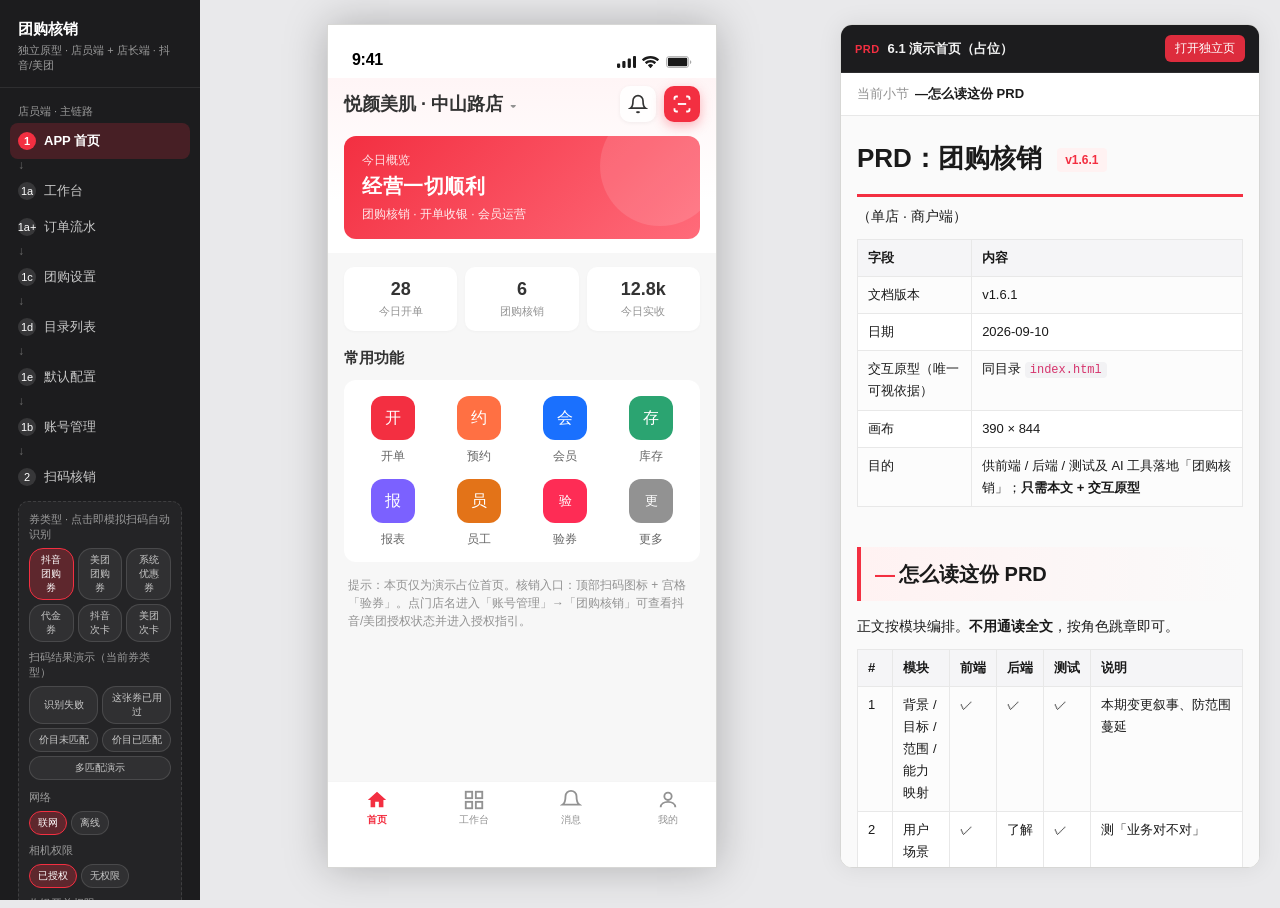
==== commit 1b393186: "feat(开通/团购设置): 平台开通三步、多店券列表TAB与演示数据统一 新增 auth-open 开通流与资源；团购券列表按已绑门店切换（输码验券同款TAB、全名换行）；dealDefaults " ====
--- a/index.html
+++ b/index.html
@@ -48,6 +48,7 @@
   window.__dySyncAppHeight = syncAppHeight;
 })();
 </script>
+  <link rel="stylesheet" href="auth-open.css">
 </head>
 <body>
 <aside class="site-nav">
@@ -60,6 +61,7 @@
     <button type="button" class="nav-item on" data-flow="home"><span class="idx">1</span>APP 首页</button>
     <div class="nav-arrow">↓</div>
     <button type="button" class="nav-item" data-flow="workbench"><span class="idx">1a</span>工作台</button>
+    <button type="button" class="nav-item" data-flow="order-flow"><span class="idx">1a+</span>订单流水</button>
     <div class="nav-arrow">↓</div>
     <button type="button" class="nav-item" data-flow="tg-set"><span class="idx">1c</span>团购设置</button>
     <div class="nav-arrow">↓</div>
@@ -77,7 +79,8 @@
         <button type="button" data-scan-coupon="meituan">美团团购券</button>
         <button type="button" data-scan-coupon="coupon">系统优惠券</button>
         <button type="button" data-scan-coupon="voucher">代金券</button>
-        <button type="button" data-scan-coupon="times">计次卡</button>
+        <button type="button" data-scan-coupon="times-dy">抖音次卡</button>
+        <button type="button" data-scan-coupon="times-mt">美团次卡</button>
       </div>
       <div class="nav-demo-label" style="margin-top:8px;">扫码结果演示（当前券类型）</div>
       <div class="auth-state-bar nav-demo-actions" id="scanScenarioBar">
@@ -149,36 +152,21 @@
   </div>
   <div class="nav-group">
     <div class="g-t">店长端</div>
-    <button type="button" class="nav-item" data-flow="owner-auth"><span class="idx">A</span>抖音授权指引</button>
-    <button type="button" class="nav-item" data-flow="dy-auth-grant"><span class="idx">A2</span>抖音核销授权</button>
-    <div class="nav-demo-auth">
-      <div class="nav-demo-label">抖音授权状态</div>
-      <div class="auth-state-bar" id="authStateBar">
-        <button type="button" data-auth="none" data-auth-plat="douyin">未开通</button>
-        <button type="button" data-auth="pending" data-auth-plat="douyin">等待审核</button>
-        <button type="button" class="on" data-auth="ok" data-auth-plat="douyin">已授权</button>
-        <button type="button" data-auth="expired" data-auth-plat="douyin">已到期</button>
-      </div>
-      <div class="nav-demo-label">抖音门店映射</div>
-      <div class="auth-state-bar" id="mapDyBar">
-        <button type="button" class="on" data-map="ok" data-map-plat="douyin">已绑定</button>
-        <button type="button" data-map="none" data-map-plat="douyin">未绑定</button>
+    <button type="button" class="nav-item" data-flow="owner-auth"><span class="idx">A</span>抖音开通</button>
+    <div class="nav-demo-scan" id="aoDemoBar">
+      <div class="nav-demo-label">开通状态演示（当前 A/B 平台）</div>
+      <div class="auth-state-bar" id="aoStateBar">
+        <button type="button" data-ao-demo="initial">未开通</button>
+        <button type="button" data-ao-demo="merchantReviewing">审核中</button>
+        <button type="button" data-ao-demo="merchantFailed">认证失败</button>
+        <button type="button" data-ao-demo="merchant">1/3</button>
+        <button type="button" data-ao-demo="auth">2/3</button>
+        <button type="button" class="on" data-ao-demo="complete">已开通</button>
+        <button type="button" data-ao-demo="expired">已过期</button>
+        <button type="button" data-ao-demo="fallback">授权兜底</button>
       </div>
     </div>
-    <button type="button" class="nav-item" data-flow="owner-auth-mt"><span class="idx">B</span>美团授权指引</button>
-    <div class="nav-demo-auth">
-      <div class="nav-demo-label">美团授权状态</div>
-      <div class="auth-state-bar" id="authMtStateBar">
-        <button type="button" data-auth="none" data-auth-plat="meituan">未开通</button>
-        <button type="button" class="on" data-auth="ok" data-auth-plat="meituan">已授权</button>
-        <button type="button" data-auth="expired" data-auth-plat="meituan">已到期</button>
-      </div>
-      <div class="nav-demo-label">美团门店映射</div>
-      <div class="auth-state-bar" id="mapMtBar">
-        <button type="button" class="on" data-map="ok" data-map-plat="meituan">已绑定</button>
-        <button type="button" data-map="none" data-map-plat="meituan">未绑定</button>
-      </div>
-    </div>
+    <button type="button" class="nav-item" data-flow="owner-auth-mt"><span class="idx">B</span>美团开通</button>
   </div>
   <div class="nav-group">
     <div class="g-t">文档</div>
@@ -188,7 +176,7 @@
   </div>
   <div class="nav-group grow">
     <div class="g-t">说明</div>
-    <div style="padding:6px 8px;font-size:11px;color:#9a9a9a;line-height:1.55;">APP 首页仅为演示占位。本期单店·团购核销（抖音/美团均经汇付天下 ISV；扫码自动识别券类型）。系统优惠券走线上 APP 既有核销；代金券/计次卡提示不支持。</div>
+    <div style="padding:6px 8px;font-size:11px;color:#9a9a9a;line-height:1.55;">APP 首页仅为演示占位。本期单店·团购核销（抖音/美团均经汇付天下 ISV；扫码自动识别券类型）。系统优惠券走线上 APP 既有核销；次卡可核销（独立选择本次次数、按次开单）；代金券提示不支持。</div>
   </div>
 </aside>
 
@@ -209,7 +197,7 @@
         <div class="page-body" style="padding-bottom:0;display:flex;flex-direction:column;">
           <div class="home-top">
             <div class="home-store-row">
-              <button type="button" class="home-store-name" id="homeStoreBtn" aria-label="账号管理" title="账号管理">悦颜美肌 · 旗舰店 <span class="chev">▾</span></button>
+              <button type="button" class="home-store-name" id="homeStoreBtn" aria-label="账号管理" title="账号管理">悦颜美肌 · 中山路店 <span class="chev">▾</span></button>
               <button type="button" class="home-icon-btn" aria-label="消息" tabindex="-1">
                 <svg width="20" height="20" viewBox="0 0 24 24" fill="none" stroke="currentColor" stroke-width="2"><path d="M18 8A6 6 0 0 0 6 8c0 7-3 9-3 9h18s-3-2-3-9"/><path d="M13.73 21a2 2 0 0 1-3.46 0"/></svg>
               </button>
@@ -338,6 +326,81 @@
       </div>
 <!-- ========== /WORKBENCH ========== -->
 
+      <!-- ========== 订单流水 / 门店流水（示意 · 对齐 Figma 665:994） ========== -->
+      <div class="screen" id="screen-order-flow" data-flow="order-flow">
+        <div class="page-title-bar">
+          <button type="button" class="btn-back" data-back aria-label="返回">
+            <svg width="24" height="24" viewBox="0 0 24 24" fill="none" stroke="currentColor" stroke-width="2"><path d="M15 18l-6-6 6-6"/></svg>
+          </button>
+          <span class="title">门店流水</span>
+          <button type="button" class="btn-side" id="btnOrderFlowFilter" aria-label="筛选">筛选</button>
+        </div>
+        <div class="of-tabs" role="tablist">
+          <button type="button" class="of-tab on" data-of-tab="all">全部 <small>2</small></button>
+          <button type="button" class="of-tab" data-of-tab="project">项目 <small>1</small></button>
+          <button type="button" class="of-tab" data-of-tab="product">产品 <small>1</small></button>
+          <button type="button" class="of-tab" data-of-tab="card">会员卡</button>
+          <button type="button" class="of-tab" data-of-tab="void">作废</button>
+        </div>
+        <div class="page-body of-body">
+          <div class="of-card" data-of-plat="douyin">
+            <div class="of-card__head">
+              <div class="of-card__user">
+                <span class="of-card__avatar" aria-hidden="true">陈</span>
+                <span class="of-card__uname">陈女士</span>
+              </div>
+              <span class="of-card__status">已完成</span>
+            </div>
+            <div class="of-card__goods">
+              <img class="of-card__logo" src="assets/icons/douyin-logo.svg" alt="" width="48" height="48">
+              <div class="of-card__goods-main">
+                <div class="of-card__goods-row">
+                  <span class="of-card__flash" aria-hidden="true">⚡</span>
+                  <span class="of-card__gname">快速消费</span>
+                  <span class="of-card__gprice">¥ 268.00</span>
+                </div>
+                <div class="of-card__staff">服务人 <span>|</span> 顾清扬</div>
+              </div>
+            </div>
+            <div class="of-card__pay">
+              <span class="of-card__pay-plat"><img src="assets/icons/douyin-logo.svg" alt="" width="16" height="16">抖音</span>
+              <span class="of-card__pay-amt">-¥ 268.00</span>
+            </div>
+            <div class="of-card__total">实付总额：¥ 268.00</div>
+            <div class="of-card__dash" aria-hidden="true"></div>
+            <div class="of-card__time"><span>开单时间：</span><span>2026.09.03 15:42</span></div>
+          </div>
+          <div class="of-card" data-of-plat="meituan">
+            <div class="of-card__head">
+              <div class="of-card__user">
+                <span class="of-card__avatar of-card__avatar--mt" aria-hidden="true">陈</span>
+                <span class="of-card__uname">陈女士</span>
+              </div>
+              <span class="of-card__status">已完成</span>
+            </div>
+            <div class="of-card__goods">
+              <img class="of-card__logo" src="assets/icons/meituan-logo.svg" alt="" width="48" height="48">
+              <div class="of-card__goods-main">
+                <div class="of-card__goods-row">
+                  <span class="of-card__flash" aria-hidden="true">⚡</span>
+                  <span class="of-card__gname">快速消费</span>
+                  <span class="of-card__gprice">¥ 258.00</span>
+                </div>
+                <div class="of-card__staff">服务人 <span>|</span> 顾清扬</div>
+              </div>
+            </div>
+            <div class="of-card__pay">
+              <span class="of-card__pay-plat"><img src="assets/icons/meituan-logo.svg" alt="" width="16" height="16">美团</span>
+              <span class="of-card__pay-amt">-¥ 258.00</span>
+            </div>
+            <div class="of-card__total">实付总额：¥ 258.00</div>
+            <div class="of-card__dash" aria-hidden="true"></div>
+            <div class="of-card__time"><span>开单时间：</span><span>2026.09.03 16:10</span></div>
+          </div>
+          <p class="of-note">示意：团购核销订单商品图使用 48×48 平台方标，便于与其它订单区分。撤销后在「作废」Tab 展示（产品规则见 PRD；本页样例为已完成）。</p>
+        </div>
+      </div>
+
       <!-- ========== 团购设置 ========== -->
       <div class="screen" id="screen-tg-set" data-flow="tg-set">
         <div class="page-title-bar">
@@ -374,6 +437,7 @@
           </button>
           <span class="title" id="tgDealsTitle">抖音团购券</span>
         </div>
+        <div class="plat-tabs" id="tgStoreTabs" hidden role="tablist" aria-label="门店"></div>
         <div class="page-body tg-deals-body">
           <div class="tg-deal-list" id="tgDealList"></div>
           <div class="tg-deal-empty" id="tgDealEmpty" hidden>
@@ -396,17 +460,28 @@
             <div class="tg-config-deal-card__head" id="tgConfigPlatHead">
               <img src="assets/icons/douyin-logo.svg" alt="" width="24" height="24"><span>团购券</span>
             </div>
-            <div class="tg-config-deal-card__name" id="tgConfigName">深层补水护理 · 单次体验</div>
+            <div class="tg-config-deal-card__name-row">
+              <div class="tg-config-deal-card__name" id="tgConfigName">深层补水护理 · 单次体验</div>
+              <span class="tg-coupon-card__kind" id="tgConfigKindTag" hidden>次卡</span>
+            </div>
             <div class="tg-config-deal-card__divider" aria-hidden="true"></div>
             <div class="tg-config-deal-card__face">
-              <span class="k">面额</span>
+              <span class="k" id="tgConfigFaceLabel">面额</span>
               <span class="v" id="tgConfigFace">¥268</span>
+            </div>
+            <div class="tg-config-deal-card__face" id="tgConfigTimesTotalRow" hidden>
+              <span class="k">总次数</span>
+              <span class="v" id="tgConfigTimesTotal">10 次</span>
+            </div>
+            <div class="tg-config-deal-card__face" id="tgConfigTimesUnitRow" hidden>
+              <span class="k">单次结算价</span>
+              <span class="v" id="tgConfigTimesUnit">¥198</span>
             </div>
           </div>
           <div class="info-card info-card--order">
             <div class="kv-list">
               <div class="kv" id="tgConfigMatchRow">
-                <span class="k">匹配项目</span>
+                <span class="k" id="tgConfigMatchLabel">核销项目</span>
                 <div class="v match-row-block">
                   <button type="button" class="match-pick-cta" id="btnTgPickMatch">
                     <span>选择消费项</span>
@@ -596,7 +671,7 @@
             <div class="placeholder-panel">
               <div class="big">🎫</div>
               <div>系统优惠券核销</div>
-              <div style="margin-top:8px;">已识别为系统优惠券。核销沿用线上 APP 既有优惠券能力（本页为示意入口）；抖音 / 美团<strong>团购券</strong>走团购核销主链路。代金券、计次卡暂不支持。</div>
+              <div style="margin-top:8px;">已识别为系统优惠券。核销沿用线上 APP 既有优惠券能力（本页为示意入口）；抖音 / 美团<strong>团购券 / 次卡</strong>走团购核销主链路。代金券暂不支持。</div>
             </div>
           </div>
         </div>
@@ -639,7 +714,7 @@
             <div class="placeholder-panel">
               <div class="big">🎫</div>
               <div>系统优惠券核销</div>
-              <div style="margin-top:8px;">沿用线上 APP 既有优惠券核销能力（本 Tab 为示意）。团购券请用抖音 / 美团 Tab 或扫码；代金券、计次卡暂不支持。</div>
+              <div style="margin-top:8px;">沿用线上 APP 既有优惠券核销能力（本 Tab 为示意）。团购券 / 次卡请用抖音 / 美团 Tab 或扫码；代金券暂不支持。</div>
             </div>
           </div>
           <div id="inputPanelMeituan" hidden>
@@ -674,10 +749,12 @@
             </div>
             <div class="price"><small>¥</small><span id="resultPrice">268</span></div>
             <div class="kv-list">
-              <div class="kv"><span class="k">适用门店</span><span class="v">悦颜美肌 · 旗舰店</span></div>
+              <div class="kv"><span class="k">适用门店</span><span class="v" id="resultStoreName">悦颜美肌 · 中山路店</span></div>
               <div class="kv"><span class="k">有效期</span><span class="v">至 2026-12-31</span></div>
               <div class="kv"><span class="k">券码</span><span class="v" id="resultCode">dy********7781</span></div>
               <div class="kv"><span class="k">平台单号</span><span class="v" id="resultOid">716829104455</span></div>
+              <div class="kv" id="resultTimesTotalRow" hidden><span class="k">总次数</span><span class="v" id="resultTimesTotal">10 次</span></div>
+              <div class="kv" id="resultTimesRow" hidden><span class="k">剩余次数</span><span class="v" id="resultTimesLeft">10 次</span></div>
               <div class="kv"><span class="k">平台</span><span class="v" id="resultPlatTag"><span class="tag tag-plat-dy">抖音</span></span></div>
             </div>
           </div>
@@ -703,15 +780,26 @@
               <span id="confirmCouponName">深层补水护理 · 单次体验</span>
             </div>
             <div class="kv-list">
-              <div class="kv"><span class="k">面额</span><span class="v" id="confirmFace">¥268</span></div>
+              <div class="kv"><span class="k" id="confirmFaceLabel">面额</span><span class="v" id="confirmFace">¥268</span></div>
               <div class="kv"><span class="k">券码</span><span class="v" id="confirmCode">dy********7781</span></div>
               <div class="kv"><span class="k">平台单号</span><span class="v" id="confirmOid">716829104455</span></div>
+              <div class="kv" id="confirmTimesTotalRow" hidden><span class="k">总次数</span><span class="v" id="confirmTimesTotal">10 次</span></div>
+              <div class="kv" id="confirmTimesRow" hidden><span class="k">剩余次数</span><span class="v" id="confirmTimesLeft">10 次</span></div>
+              <div class="kv" id="confirmTimesUseRow" hidden>
+                <span class="k">本次核销</span>
+                <div class="v times-use" id="confirmTimesUseCtrl">
+                  <button type="button" class="times-use__btn" id="btnTimesUseMinus" aria-label="减少">−</button>
+                  <span class="times-use__n" id="confirmTimesUse">1</span>
+                  <button type="button" class="times-use__btn" id="btnTimesUsePlus" aria-label="增加">+</button>
+                  <span class="times-use__unit">次</span>
+                </div>
+              </div>
             </div>
           </div>
           <div class="info-card info-card--order">
             <div class="kv-list">
               <div class="kv" id="confirmMatchRow">
-                <span class="k">匹配项目</span>
+                <span class="k" id="confirmMatchLabel">核销项目</span>
                 <div class="v match-row-block" id="confirmMatchBlock">
                   <button type="button" class="match-pick-cta" id="btnPickMatch">
                     <span>选择消费项</span>
@@ -735,6 +823,10 @@
               <div class="kv"><span class="k">支付方式</span><span class="v" id="confirmPayWay">抖音</span></div>
             </div>
           </div>
+          <p class="confirm-tip confirm-tip--ico" id="confirmMtTimesTip" hidden>
+            <img src="assets/icons/info-circle.svg" alt="" width="16" height="16">
+            <span>美团次卡一次扣多次需顾客在订单页授权批量核销，请先确认顾客已授权。</span>
+          </p>
           <p class="confirm-tip" id="confirmUnmatchTip" hidden>未匹配价目时，将按券面额开单；业绩归属未选则该单不计业绩。</p>
         </div>
         <div class="footer-actions">
@@ -789,27 +881,30 @@
             <div class="s">已自动生成开单，可在验券订单中查看明细</div>
           </div>
           <div class="info-card">
-            <div class="prod">深层补水护理 · 单次体验</div>
-            <div class="price"><small>¥</small>268</div>
+            <div class="prod" id="successProdName">深层补水护理 · 单次体验</div>
+            <div class="price"><small>¥</small><span id="successPrice">268</span></div>
             <div class="kv-list">
-              <div class="kv"><span class="k">券码</span><span class="v copyable copy-row" data-copy="dy9182-ABCD-7781"><span class="copy-text">dy9182-ABCD-7781</span><img class="copy-ico" src="assets/icons/copy.svg" alt="" width="17" height="17"></span></div>
+              <div class="kv" id="successTimesUseRow" hidden><span class="k">本次核销</span><span class="v" id="successTimesUse">1 次</span></div>
+              <div class="kv" id="successTimesLeftRow" hidden><span class="k">剩余次数</span><span class="v" id="successTimesLeft">9 次</span></div>
+              <div class="kv"><span class="k">券码</span><span class="v copyable copy-row" id="successCodeRow" data-copy="dy9182-ABCD-7781"><span class="copy-text" id="successCode">dy9182-ABCD-7781</span><img class="copy-ico" src="assets/icons/copy.svg" alt="" width="17" height="17"></span></div>
               <div class="kv"><span class="k">平台单号</span><span class="v copyable copy-row" id="successOidRow" data-copy="716829104455"><span class="copy-text" id="successOid">716829104455</span><img class="copy-ico" src="assets/icons/copy.svg" alt="" width="17" height="17"></span></div>
               <div class="kv"><span class="k">核销时间</span><span class="v">2026-09-03 15:42</span></div>
               <div class="kv"><span class="k">操作人</span><span class="v" id="successOp">顾清扬</span></div>
             </div>
           </div>
           <div class="info-card phone-card" id="phoneCard">
+            <div class="phone-card__title">选填</div>
             <div class="kv-list">
               <div class="kv phone-card__row">
-                <span class="k">手机号（选填）</span>
+                <span class="k">手机号</span>
                 <input class="phone-card__input" id="successPhone" type="tel" maxlength="11" inputmode="numeric" placeholder="请输入手机号" autocomplete="tel">
               </div>
               <div class="kv phone-card__row">
-                <span class="k">称呼（选填）</span>
+                <span class="k">称呼</span>
                 <input class="phone-card__input" id="successNickname" type="text" maxlength="20" placeholder="如：王 / 王芳" autocomplete="off">
               </div>
               <div class="kv phone-card__row">
-                <span class="k">性别（选填）</span>
+                <span class="k">性别</span>
                 <div class="gender-seg" id="successGender" role="group" aria-label="选择性别">
                   <button type="button" class="gender-seg__btn" data-gender="male">男</button>
                   <button type="button" class="gender-seg__btn" data-gender="female">女</button>
@@ -899,7 +994,7 @@
               <img src="assets/icons/revoke-check.svg" alt="" width="40" height="40">
             </div>
             <div class="t">撤销成功</div>
-            <div class="s">对应开单已冲销，员工业绩已回滚，撤销流水已保留</div>
+            <div class="s" id="revokeOkDesc">对应开单已冲销，员工业绩已回滚，撤销流水已保留</div>
           </div>
         </div>
         <div class="footer-actions">
@@ -907,303 +1002,146 @@
         </div>
       </div>
 
-      <!-- ========== OWNER AUTH ========== -->
-      <div class="screen" id="screen-owner-auth" data-flow="owner-auth">
-        <div class="page-title-bar">
-          <button type="button" class="btn-back" data-back aria-label="返回">
-            <svg width="24" height="24" viewBox="0 0 24 24" fill="none" stroke="currentColor" stroke-width="2"><path d="M15 18l-6-6 6-6"/></svg>
-          </button>
-          <span class="title">抖音授权</span>
-        </div>
-        <div class="page-body auth-guide-body">
-          <div class="auth-flow-card">
-            <div class="auth-ribbon">简单四步 完成授权</div>
-            <div class="auth-timeline">
-              <div class="auth-step">
-                <div class="auth-step-main">
-                  <div class="auth-step-num">1</div>
-                  <div class="auth-step-copy">
-                    <div class="tt">确认抖音来客门店</div>
-                    <div class="dd">使用门店管理员账号。若尚未入驻抖音来客，先完成开店后再授权。</div>
-                  </div>
-                  <div class="auth-step-ico" aria-hidden="true">
-                    <img src="assets/icons/auth-1.svg" alt="" width="24" height="24">
-                  </div>
+      <!-- ========== 平台开通三步（A/B 共用）v1.6.0 ========== -->
+      <div class="screen" id="screen-auth-open" data-flow="auth-open">
+        <div id="ao-root">
+          <div class="ao-screen active" id="ao-main">
+            <div class="nav"><button type="button" class="back" data-ao="back" aria-label="返回"></button><div class="nav-title" id="ao-nav-title">抖音开通</div></div>
+            <div class="body">
+              <div class="card">
+                <div class="platform"><div class="logo dy" id="ao-platform-logo"></div><div><h2 id="ao-platform-name">抖音</h2><p id="ao-platform-desc">授权并绑定门店后，即可核销抖音团购券</p></div></div>
+                <div class="statusrow"><span class="label">当前状态</span><span class="tag" id="ao-access-tag">未开通</span></div>
+              </div>
+              <div id="ao-progress" class="progress-block">
+                <div class="section between"><span>开通进度</span><span id="ao-progress-text">0/3</span></div>
+                <div class="steps">
+                  <div class="step active" id="ao-step-merchant"><div class="step-dot">1</div><div class="step-name">店铺认证</div></div>
+                  <div class="step" id="ao-step-auth"><div class="step-dot">2</div><div class="step-name" id="ao-step-auth-name">抖音来客授权</div></div>
+                  <div class="step" id="ao-step-bind"><div class="step-dot">3</div><div class="step-name" id="ao-step-bind-name">绑定抖音门店</div></div>
                 </div>
-              </div>
-              <div class="auth-step">
-                <div class="auth-step-main">
-                  <div class="auth-step-num">2</div>
-                  <div class="auth-step-copy">
-                    <div class="tt">打开汇付天下后台</div>
-                    <div class="dd">登录汇付天下商户 / ISV 后台。抖音团购验券核销经汇付透传（非 APP 内嵌 SDK）。</div>
-                  </div>
-                  <div class="auth-step-ico" aria-hidden="true">
-                    <img src="assets/icons/auth-2.svg" alt="" width="28" height="28">
-                  </div>
+                <div class="card list">
+                  <div class="item"><div style="flex:1;min-width:0"><div class="iname">店铺认证</div><div class="idesc" id="ao-merchant-desc">完成店铺主体认证后，即可继续开通团购核销</div></div><div class="right"><span class="state" id="ao-merchant-state" style="display:none"></span><button type="button" class="link" id="ao-merchant-btn" data-ao="cert">去认证<img class="ao-chevron" src="assets/auth-open/chevron-right.svg" alt=""></button></div></div>
+                  <div class="item"><div style="flex:1;min-width:0"><div class="iname" id="ao-auth-name">抖音来客授权</div><div class="idesc" id="ao-auth-desc">授权抖音来客账号</div></div><div class="right"><span class="state" id="ao-auth-state">待完成</span><button type="button" class="link" id="ao-auth-btn" data-ao="auth">去授权<img class="ao-chevron" src="assets/auth-open/chevron-right.svg" alt=""></button></div></div>
+                  <div class="item" id="ao-bind-item"><div style="flex:1;min-width:0"><div class="iname" id="ao-bind-name">绑定抖音门店</div><div class="idesc" id="ao-bind-desc">绑定对应的抖音门店</div><div class="idesc" id="ao-bound-store" style="display:none;color:#666"></div></div><div class="right"><span class="state" id="ao-bind-state">待完成</span><button type="button" class="link" id="ao-bind-btn" data-ao="bind">去绑定<img class="ao-chevron" src="assets/auth-open/chevron-right.svg" alt=""></button></div></div>
                 </div>
               </div>
-              <div class="auth-step">
-                <div class="auth-step-main">
-                  <div class="auth-step-num">3</div>
-                  <div class="auth-step-copy">
-                    <div class="tt">开通并授权剑琅联盟</div>
-                    <div class="dd">完成对「剑琅联盟」的抖音核销开通/授权。系统会带上门店标识，便于授权后自动关联本店。</div>
-                  </div>
-                  <div class="auth-step-ico" aria-hidden="true">
-                    <img src="assets/icons/auth-3.svg" alt="" width="28" height="28">
-                  </div>
+              <div id="ao-manage" class="manage-block" style="display:none">
+                <div class="section">授权信息</div>
+                <div class="card list">
+                  <div class="item"><div style="flex:1;min-width:0"><div class="iname" id="ao-account-title">已授权抖音账号</div><div class="idesc" id="ao-account-info">186****5286</div></div><button type="button" class="link gray" data-ao="cancel-auth">取消授权<img class="ao-chevron" src="assets/auth-open/chevron-right-gray.svg" alt=""></button></div>
+                  <div class="item" id="ao-change-store-row"><div style="flex:1;min-width:0"><div class="iname">已绑定门店</div><div class="idesc" id="ao-manage-store">—</div></div><button type="button" class="link gray" data-ao="bind">管理门店<img class="ao-chevron" src="assets/auth-open/chevron-right-gray.svg" alt=""></button></div>
                 </div>
-              </div>
-              <div class="auth-step">
-                <div class="auth-step-main">
-                  <div class="auth-step-num">4</div>
-                  <div class="auth-step-copy">
-                    <div class="tt">回到剑琅确认状态</div>
-                    <div class="dd">提交后进入「等待审核」，APP 后台通过后变为「已授权」并自动关联本店。团购券目录以汇付能力为准；验券凭顾客券码。</div>
-                  </div>
-                  <div class="auth-step-ico auth-step-ico--ok" aria-hidden="true">
-                    <img src="assets/icons/auth-4.svg" alt="" width="28" height="28">
-                  </div>
+                <div class="groupbuy-settings-wrap"><button type="button" class="groupbuy-settings-btn" id="ao-groupbuy-btn" data-ao="tg-set"><img class="ao-settings-ico" src="assets/auth-open/settings.svg" alt="">团购设置</button></div>
+              </div>
+            </div>
+          </div>
+
+          <div class="ao-screen" id="ao-cert">
+            <div class="nav"><button type="button" class="back" data-ao="main" aria-label="返回"></button><div class="nav-title">店铺认证</div></div>
+            <div class="body">
+              <div class="card">
+                <div class="iname">店铺主体认证</div>
+                <p class="idesc" id="ao-cert-tip" style="margin-top:8px">请填写店铺主体资料并提交审核（原型示意）。</p>
+                <div class="cert-actions">
+                  <button type="button" class="primary" data-ao="cert-submit">提交认证</button>
+                  <button type="button" class="secondary" data-ao="cert-pass">演示：审核通过</button>
+                  <button type="button" class="secondary" data-ao="cert-fail">演示：审核未通过</button>
                 </div>
-              </div>
-            </div>
-            <div class="auth-tips auth-tips--in-card">
-              <img class="auth-tips-ico" src="assets/icons/info-circle.svg" alt="" width="16" height="16">
-              <p class="auth-tips-text">抖音团购核销经汇付天下透传。完成汇付侧授权并审核通过后，方可在本店核销抖音团购券。</p>
-            </div>
-          </div>
-
-          <div class="auth-action-card">
-            <div class="auth-action-row">
-              <span class="auth-action-label">·还没有抖音来客门店？</span>
-              <button type="button" class="auth-action-btn" id="btnDySettle">去入驻</button>
-            </div>
-            <div class="auth-action-row">
-              <span class="auth-action-label">·已有抖音来客门店</span>
-              <button type="button" class="auth-action-btn" id="btnDyOpenGrant">去开通</button>
-            </div>
-            <div class="auth-action-row">
-              <span class="auth-action-label">·已完成授权</span>
-              <button type="button" class="auth-action-btn auth-action-btn--refresh" id="btnDyRefreshAuth">刷新</button>
-            </div>
-          </div>
-
-          <div class="auth-status-card">
-            <div class="h">当前门店授权状态</div>
-            <div class="kv-list">
-              <div class="kv"><span class="k">门店</span><span class="v">悦颜美肌 · 旗舰店</span></div>
-              <div class="kv"><span class="k">接入通道</span><span class="v">汇付天下 ISV</span></div>
-              <div class="kv"><span class="k">状态</span><span class="v" id="authStatusTag"><span class="tag tag-ok">已授权</span></span></div>
-              <div class="kv"><span class="k">已关联平台门店</span><span class="v" id="authDyMapped">是</span></div>
-              <div class="kv"><span class="k">到期日</span><span class="v" id="authExpire">2027-03-01</span></div>
-              <div class="kv"><span class="k">门店绑定码</span><span class="v copyable copy-row" id="authDyBindRow" data-copy="JL-DY-5001"><span class="copy-text" id="authDyBindCode">JL-DY-5001</span><img class="copy-ico" src="assets/icons/copy.svg" alt="" width="17" height="17"></span></div>
-            </div>
-          </div>
-        </div>
-      </div>
-
-      <!-- ========== 抖音核销授权（开通 / 待审 / 已授权） ========== -->
-      <div class="screen" id="screen-dy-auth-grant" data-flow="dy-auth-grant">
-        <div class="page-title-bar">
-          <button type="button" class="btn-back" data-back aria-label="返回">
-            <svg width="24" height="24" viewBox="0 0 24 24" fill="none" stroke="currentColor" stroke-width="2"><path d="M15 18l-6-6 6-6"/></svg>
-          </button>
-          <span class="title">抖音核销授权</span>
-        </div>
-        <div class="page-body dy-grant-body">
-          <!-- 未开通 / 已到期：开通表单 -->
-          <div id="dyGrantPanelForm">
-            <div class="dy-grant-hero">
-              <span class="dy-grant-logo" aria-hidden="true">
-                <img src="assets/icons/douyin-logo.svg" alt="" width="28" height="28">
-              </span>
-              <div class="dy-grant-hero-txt">
-                <div class="dy-grant-hero-title">经汇付开通「剑琅联盟」抖音核销</div>
-                <div class="dy-grant-hero-sub">提交后需等待审核，通过后方可核销</div>
-              </div>
-            </div>
-            <div class="dy-grant-card">
-              <div class="dy-grant-meta">
-                <div class="dy-grant-meta-row"><span class="k">接入通道</span><span class="v">汇付天下 ISV</span></div>
-                <div class="dy-grant-meta-row"><span class="k">应用</span><span class="v">剑琅联盟 · 到综解决方案</span></div>
-                <div class="dy-grant-meta-row"><span class="k">门店</span><span class="v">悦颜美肌 · 旗舰店</span></div>
-              </div>
-              <div class="dy-grant-sec-label">授权范围</div>
-              <div class="dy-grant-perms" id="dyGrantPerms">
-                <button type="button" class="dy-grant-perm is-on is-locked" data-perm="store" aria-pressed="true">
-                  <span class="dy-grant-check" aria-hidden="true"></span>
-                  <span class="dy-grant-perm-main">
-                    <span class="tt">门店信息</span>
-                    <span class="badge">必选</span>
-                  </span>
-                </button>
-                <button type="button" class="dy-grant-perm is-on is-locked" data-perm="verify" aria-pressed="true">
-                  <span class="dy-grant-check" aria-hidden="true"></span>
-                  <span class="dy-grant-perm-main">
-                    <span class="tt">团购核销</span>
-                    <span class="badge">必选</span>
-                  </span>
-                </button>
-                <button type="button" class="dy-grant-perm is-on is-locked" data-perm="reconcile" aria-pressed="true">
-                  <span class="dy-grant-check" aria-hidden="true"></span>
-                  <span class="dy-grant-perm-main">
-                    <span class="tt">团购对账</span>
-                    <span class="badge">必选</span>
-                  </span>
-                </button>
-                <button type="button" class="dy-grant-perm" data-perm="catalog" aria-pressed="false">
-                  <span class="dy-grant-check" aria-hidden="true"></span>
-                  <span class="dy-grant-perm-main">
-                    <span class="tt">商品同步</span>
-                    <span class="badge is-opt">可选</span>
-                  </span>
-                </button>
-              </div>
-              <p class="dy-grant-note">开通申请经汇付天下提交。提交后进入「等待审核」，需 APP 后台通过后变为「已授权」。</p>
-            </div>
-          </div>
-
-          <!-- 等待审核 -->
-          <div id="dyGrantPanelPending" hidden>
-            <div class="dy-grant-result">
-              <div class="dy-grant-result-ico is-wait" aria-hidden="true">…</div>
-              <div class="dy-grant-result-title">开通申请已提交</div>
-              <div class="dy-grant-result-sub">当前状态：等待审核</div>
-            </div>
-            <div class="dy-grant-card">
-              <div class="dy-grant-meta">
-                <div class="dy-grant-meta-row"><span class="k">状态</span><span class="v"><span class="tag tag-wait">等待审核</span></span></div>
-                <div class="dy-grant-meta-row"><span class="k">接入通道</span><span class="v">汇付天下 ISV</span></div>
-                <div class="dy-grant-meta-row"><span class="k">应用</span><span class="v">剑琅联盟 · 到综解决方案</span></div>
-                <div class="dy-grant-meta-row"><span class="k">门店</span><span class="v">悦颜美肌 · 旗舰店</span></div>
-                <div class="dy-grant-meta-row"><span class="k">授权范围</span><span class="v" id="dyGrantPendingScope">门店信息、团购核销、团购对账</span></div>
-              </div>
-              <p class="dy-grant-note">审核通过后本店即可核销抖音团购券。演示：在左侧状态条点「已授权」模拟后台通过。</p>
-            </div>
-          </div>
-
-          <!-- 已授权 -->
-          <div id="dyGrantPanelOk" hidden>
-            <div class="dy-grant-result">
-              <div class="dy-grant-result-ico is-ok" aria-hidden="true"></div>
-              <div class="dy-grant-result-title">已获得抖音核销授权</div>
-              <div class="dy-grant-result-sub">可在本店核销抖音团购券</div>
-            </div>
-            <div class="dy-grant-card">
-              <div class="dy-grant-meta">
-                <div class="dy-grant-meta-row"><span class="k">状态</span><span class="v"><span class="tag tag-ok">已授权</span></span></div>
-                <div class="dy-grant-meta-row"><span class="k">接入通道</span><span class="v">汇付天下 ISV</span></div>
-                <div class="dy-grant-meta-row"><span class="k">应用</span><span class="v">剑琅联盟 · 到综解决方案</span></div>
-                <div class="dy-grant-meta-row"><span class="k">门店</span><span class="v">悦颜美肌 · 旗舰店</span></div>
-                <div class="dy-grant-meta-row"><span class="k">授权范围</span><span class="v" id="dyGrantOkScope">门店信息、团购核销、团购对账</span></div>
-                <div class="dy-grant-meta-row"><span class="k">到期日</span><span class="v" id="dyGrantOkExpire">2027-03-01</span></div>
-                <div class="dy-grant-meta-row"><span class="k">已关联平台门店</span><span class="v" id="dyGrantOkMapped">是</span></div>
-              </div>
-              <p class="dy-grant-note">如需变更授权范围或续期，请在汇付 / 抖音来客完成操作后返回本页刷新状态。</p>
-            </div>
-          </div>
-        </div>
-        <div class="footer-actions" id="dyGrantFooterForm">
-          <button type="button" class="btn-primary" id="btnDyGrantAgree">同意并开通</button>
-        </div>
-        <div class="footer-actions" id="dyGrantFooterBack" hidden>
-          <button type="button" class="btn-primary" id="btnDyGrantBack">返回指引</button>
-        </div>
-      </div>
-
-      <!-- ========== OWNER AUTH MEITUAN (汇付) ========== -->
-      <div class="screen" id="screen-owner-auth-mt" data-flow="owner-auth-mt">
-        <div class="page-title-bar">
-          <button type="button" class="btn-back" data-back aria-label="返回">
-            <svg width="24" height="24" viewBox="0 0 24 24" fill="none" stroke="currentColor" stroke-width="2"><path d="M15 18l-6-6 6-6"/></svg>
-          </button>
-          <span class="title">美团授权</span>
-        </div>
-        <div class="page-body auth-guide-body">
-          <div class="auth-flow-card">
-            <div class="auth-ribbon">简单四步 完成授权</div>
-            <div class="auth-timeline">
-              <div class="auth-step">
-                <div class="auth-step-main">
-                  <div class="auth-step-num">1</div>
-                  <div class="auth-step-copy">
-                    <div class="tt">确认美团商家门店</div>
-                    <div class="dd">使用美团商家管理员账号。若尚未入驻，先完成美团开店后再授权。</div>
-                  </div>
-                  <div class="auth-step-ico" aria-hidden="true">
-                    <img src="assets/icons/auth-1.svg" alt="" width="24" height="24">
-                  </div>
-                </div>
-              </div>
-              <div class="auth-step">
-                <div class="auth-step-main">
-                  <div class="auth-step-num">2</div>
-                  <div class="auth-step-copy">
-                    <div class="tt">打开汇付天下后台</div>
-                    <div class="dd">登录汇付天下商户 / ISV 后台。美团团购验券核销经汇付透传（非 APP 内嵌 SDK）。</div>
-                  </div>
-                  <div class="auth-step-ico" aria-hidden="true">
-                    <img src="assets/icons/auth-2.svg" alt="" width="28" height="28">
-                  </div>
-                </div>
-              </div>
-              <div class="auth-step">
-                <div class="auth-step-main">
-                  <div class="auth-step-num">3</div>
-                  <div class="auth-step-copy">
-                    <div class="tt">开通并授权剑琅联盟</div>
-                    <div class="dd">完成对「剑琅联盟」的开通/授权。系统会带上门店标识，便于授权后自动关联本店。</div>
-                  </div>
-                  <div class="auth-step-ico" aria-hidden="true">
-                    <img src="assets/icons/auth-3.svg" alt="" width="28" height="28">
-                  </div>
-                </div>
-              </div>
-              <div class="auth-step">
-                <div class="auth-step-main">
-                  <div class="auth-step-num">4</div>
-                  <div class="auth-step-copy">
-                    <div class="tt">回到剑琅确认状态</div>
-                    <div class="dd">授权生效后变为「已授权」并自动关联门店。异常时可后台补录或使用绑定码。验券仍凭顾客券码。</div>
-                  </div>
-                  <div class="auth-step-ico auth-step-ico--ok" aria-hidden="true">
-                    <img src="assets/icons/auth-4.svg" alt="" width="28" height="28">
-                  </div>
-                </div>
-              </div>
-            </div>
-          </div>
-
-          <div class="auth-tips">
-            <img class="auth-tips-ico" src="assets/icons/info-circle.svg" alt="" width="16" height="16">
-            <p class="auth-tips-text">美团团购核销经汇付天下透传。完成汇付侧授权后可在本店用券码验券核销；团购券目录能否预同步以汇付能力为准。菜单细路径以汇付正式文档为准。本期不含分账抽佣。</p>
-          </div>
-
-          <div class="auth-extra-actions">
-            <button type="button" class="auth-link-btn" id="btnMtSettle">还没有美团门店？去入驻</button>
-            <button type="button" class="auth-link-btn" id="btnMtHuifu">打开汇付授权说明（示意）</button>
-            <button type="button" class="auth-link-btn" id="btnMtRefreshAuth">我已完成授权，刷新状态</button>
-          </div>
-
-          <div class="auth-status-card">
-            <div class="h">当前门店 · 美团授权状态</div>
-            <div class="kv-list">
-              <div class="kv"><span class="k">门店</span><span class="v">悦颜美肌 · 旗舰店</span></div>
-              <div class="kv"><span class="k">接入通道</span><span class="v">汇付天下 ISV</span></div>
-              <div class="kv"><span class="k">状态</span><span class="v" id="authMtStatusTag"><span class="tag tag-ok">已授权</span></span></div>
-              <div class="kv"><span class="k">已关联平台门店</span><span class="v" id="authMtMapped">是</span></div>
-              <div class="kv"><span class="k">到期日</span><span class="v" id="authMtExpire">2027-03-01</span></div>
-              <div class="kv"><span class="k">门店绑定码</span><span class="v copyable copy-row" id="authMtBindRow" data-copy="JL-MT-5001"><span class="copy-text" id="authMtBindCode">JL-MT-5001</span><img class="copy-ico" src="assets/icons/copy.svg" alt="" width="17" height="17"></span></div>
-            </div>
-          </div>
-
-          <div class="auth-catalog-card auth-catalog-card--ph" id="authMtCatalog">
-            <div class="h">团购券目录</div>
-            <div class="auth-catalog-ph">目录能力以汇付确认为准。验券仍可凭顾客券码完成，不依赖预拉目录。</div>
-          </div>
-        </div>
-      </div>
+                <p class="cert-note">正式环境跳转已有店铺认证能力；本页为最小承接态，状态以业务结果为准。</p>
+              </div>
+            </div>
+          </div>
+
+          <div class="ao-screen third" id="ao-fallback">
+            <div class="fallback-nav"><button type="button" class="fallback-back" data-ao="main">‹</button><div class="fallback-nav-title">平台授权</div></div>
+            <div class="fallback-content">
+              <h1>请使用电脑浏览器打开</h1>
+              <p class="fallback-desc">复制下方链接，在电脑浏览器中打开完成授权。</p>
+              <div class="fallback-link-card"><div class="fallback-link-text" id="ao-fallback-link">https://open.meituan.com/authorize</div><button type="button" class="fallback-copy-btn" data-ao="copy-link">复制链接</button></div>
+              <div class="fallback-finish"><div class="fallback-finish-title">授权完成后</div><div class="fallback-finish-desc">请关闭本页，点击下方按钮查询结果。</div></div>
+              <button type="button" class="fallback-confirm-btn" data-ao="query-auth">我已完成授权</button>
+              <button type="button" class="secondary" style="margin-top:10px" data-ao="fallback">（演示）模拟无法跳转已在此页</button>
+            </div>
+          </div>
+
+          <div class="ao-screen third" id="ao-mt-login">
+            <div class="third-header"><button type="button" class="third-back" data-ao="auth-cancel">‹</button><strong>登录</strong></div>
+            <div class="third-body">
+              <div class="brand"><div class="brandbox mt" id="ao-mt-login-logo"></div></div>
+              <h1>登录美团账号</h1>
+              <div class="third-sub">登录后继续完成门店授权（官方页示意）</div>
+              <div class="field"><input aria-label="手机号" value="138****8888" readonly></div>
+              <div class="field"><input aria-label="验证码" placeholder="请输入验证码"><button type="button" class="codebtn">获取验证码</button></div>
+              <button type="button" class="third-primary mtbtn" data-ao="mt-grant">登录</button>
+              <div class="switchlogin">账号密码登录</div>
+            </div>
+          </div>
+
+          <div class="ao-screen third" id="ao-mt-grant">
+            <div class="third-header"><button type="button" class="third-back" data-ao="auth">‹</button><strong>授权确认</strong></div>
+            <div class="third-body">
+              <div class="brand"><div class="brandbox mt"></div></div>
+              <h1>授权使用美团服务</h1>
+              <div class="third-sub">授权后，可核销团购券并查询订单信息（官方页示意）</div>
+              <div class="perm-card">
+                <div class="perm"><div><div class="pname">门店基础信息</div><div class="pdesc">用于识别你授权的美团门店</div></div><div class="check">✓</div></div>
+                <div class="perm"><div><div class="pname">团购核销能力</div><div class="pdesc">用于发起和查询团购券核销</div></div><div class="check">✓</div></div>
+              </div>
+              <button type="button" class="third-primary mtbtn" data-ao="auth-ok">确认授权</button>
+              <button type="button" class="secondary" data-ao="auth-cancel">暂不授权</button>
+            </div>
+          </div>
+
+          <div class="ao-screen third" id="ao-dy-login">
+            <div class="third-header"><button type="button" class="third-back" data-ao="auth-cancel">‹</button><strong>抖音来客</strong></div>
+            <div class="third-body">
+              <div class="brand"><div class="brandbox dy" id="ao-dy-login-logo"></div></div>
+              <h1>登录抖音来客</h1>
+              <div class="third-sub">登录后继续完成门店授权（官方页示意）</div>
+              <div class="field"><input aria-label="手机号" value="138****8888" readonly></div>
+              <div class="field"><input aria-label="验证码" placeholder="请输入验证码"><button type="button" class="codebtn">获取验证码</button></div>
+              <button type="button" class="third-primary dybtn" data-ao="dy-perm">登录</button>
+            </div>
+          </div>
+
+          <div class="ao-screen third" id="ao-dy-permission">
+            <div class="third-header"><button type="button" class="third-back" data-ao="auth">‹</button><strong>授权确认</strong></div>
+            <div class="third-body">
+              <div class="brand"><div class="brandbox dy" id="ao-dy-confirm-logo"></div></div>
+              <h1>授权团购核销服务</h1>
+              <div class="third-sub">授权后，可核销抖音团购券（官方页示意）</div>
+              <div class="perm-card">
+                <div class="perm"><div><div class="pname">门店基础信息</div><div class="pdesc">用于识别你授权的抖音门店</div></div><div class="check">✓</div></div>
+                <div class="perm"><div><div class="pname">团购核销能力</div><div class="pdesc">用于发起和查询团购券核销</div></div><div class="check">✓</div></div>
+              </div>
+              <button type="button" class="third-primary dybtn" data-ao="auth-ok">确认授权</button>
+              <button type="button" class="secondary" data-ao="auth-cancel">暂不授权</button>
+            </div>
+          </div>
+
+          <div class="ao-mask" id="ao-bind-mask">
+            <div class="sheet">
+              <button type="button" class="close" data-ao="bind-close" aria-label="关闭">×</button>
+              <h3 id="ao-bind-title">绑定抖音门店</h3>
+              <p id="ao-bind-sheet-desc">可多选</p>
+              <div id="ao-bind-list"></div>
+              <button type="button" class="primary" data-ao="bind-ok">确认绑定</button>
+            </div>
+          </div>
+          <div class="ao-mask" id="ao-cancel-mask">
+            <div class="dialog">
+              <h3>取消授权？</h3>
+              <p>取消后将无法使用团购核销。</p>
+              <div class="dialog-actions">
+                <button type="button" class="dialog-btn ghost" data-ao="cancel-auth-close">暂不取消</button>
+                <button type="button" class="dialog-btn danger" data-ao="cancel-auth-ok">确认取消</button>
+              </div>
+            </div>
+          </div>
+          <div id="ao-toast"></div>
+        </div>
+      </div>
+
 
       <!-- 异常态已改为居中弹窗，见下方 masks -->
 
@@ -1229,11 +1167,10 @@
       <div class="dialog-mask" id="mapNeedMask">
         <div class="dialog">
           <div class="dt" id="mapNeedTitle">请完善门店绑定</div>
-          <div class="ds" id="mapNeedDesc">当前平台已授权，但尚未关联本 APP 门店，暂时无法验券。请使用绑定码完成关联，或联系店长在后台补录。</div>
-          <div class="ds ds--meta">绑定码：<span id="mapNeedBindCode">JL-DY-5001</span></div>
+          <div class="ds" id="mapNeedDesc">当前平台已授权，但尚未绑定门店，暂时无法验券。请完成门店绑定后再试。</div>
           <div class="da">
             <button type="button" class="cancel" data-close-mask>取消</button>
-            <button type="button" class="ok" id="btnMapNeedGo">去完善绑定</button>
+            <button type="button" class="ok" id="btnMapNeedGo">去绑定门店</button>
           </div>
         </div>
       </div>
@@ -1266,7 +1203,29 @@
         <div class="dialog dialog--alert">
           <div class="dialog-ico"><img src="assets/icons/info-circle-fill.svg" alt="" width="40" height="40"></div>
           <div class="dt" id="unsupportedCouponTitle">暂不支持核销</div>
-          <div class="ds" id="unsupportedCouponDesc">当前只能核销团购套餐券，请换一张团购券再试。</div>
+          <div class="ds" id="unsupportedCouponDesc">当前只能核销团购套餐券与次卡，请换一张团购券再试。</div>
+          <div class="da">
+            <button type="button" class="ok" data-close-mask>我知道了</button>
+          </div>
+        </div>
+      </div>
+
+      <div class="dialog-mask" id="memberAbandonMask">
+        <div class="dialog">
+          <div class="dt">放弃填写顾客信息？</div>
+          <div class="ds">你已开始填写部分信息。放弃后将不保存本次填写，并继续刚才的操作。</div>
+          <div class="da">
+            <button type="button" class="cancel" id="btnMemberKeep">继续填写</button>
+            <button type="button" class="ok" id="btnMemberAbandon">放弃填写</button>
+          </div>
+        </div>
+      </div>
+
+      <div class="dialog-mask" id="timesInsufficientMask">
+        <div class="dialog dialog--alert">
+          <div class="dialog-ico"><img src="assets/icons/info-circle-fill.svg" alt="" width="40" height="40"></div>
+          <div class="dt">次数不足</div>
+          <div class="ds" id="timesInsufficientDesc">本次核销次数超过剩余次数，请减少后再试。</div>
           <div class="da">
             <button type="button" class="ok" data-close-mask>我知道了</button>
           </div>
@@ -1302,7 +1261,7 @@
           <div class="dt">无核销权限</div>
           <div class="ds">当前账号未开启「收银开单」权限，无法扫码核销。请联系店长在角色权限中开启，或查看门店授权状态。</div>
           <div class="da">
-            <button type="button" class="cancel" id="btnNopermAuth">查看授权指引</button>
+            <button type="button" class="cancel" id="btnNopermAuth">去团购设置</button>
             <button type="button" class="ok" data-ex-go="home">返回首页</button>
           </div>
         </div>
@@ -1417,6 +1376,7 @@
 </div>
 <script src="seed-demo.js"></script>
 <script src="staff-match.js"></script>
-<script src="app.js"></script>
+<script src="auth-open.js"></script>
+  <script src="app.js"></script>
 </body>
 </html>
--- a/app.css
+++ b/app.css
@@ -34,11 +34,11 @@
 [hidden] { display: none !important; }
 
 .status-bar {
-  height: 53px; background: var(--card); flex-shrink: 0;
+  height: 53px; background: #fff; flex-shrink: 0;
   display: flex; align-items: flex-end; justify-content: space-between;
   box-sizing: border-box; padding: 0 24px 10px; color: #000; z-index: 5;
 }
-.status-bar--auth-warm { background: #FFF5F2; }
+.status-bar--auth-warm { background: #fff; }
 .status-bar__time { font-size: 16px; font-weight: 600; letter-spacing: -.3px; line-height: 1; min-width: 54px; }
 .status-bar__icons { display: flex; align-items: center; gap: 6px; height: 12px; }
 .status-bar__icons svg { display: block; }
@@ -356,6 +356,10 @@
 .kv-list .v.copy-row .copy-ico { display: block; flex-shrink: 0; }
 .fail-meta-card { display: none !important; }
 .phone-card .kv-list { margin-top: 0; }
+.phone-card__title {
+  font-size: 15px; font-weight: 700; color: #1a1a1a; line-height: 1.3;
+  margin: 0 0 4px;
+}
 .phone-card .kv { border-top: 0; padding: 10px 0; }
 .phone-card .phone-card__row {
   display: flex; align-items: center; justify-content: space-between; gap: 12px;
@@ -1479,6 +1483,23 @@
 }
 .confirm-tip--ico span { flex: 1; min-width: 0; }
 
+.times-use {
+  display: inline-flex;
+  align-items: center;
+  gap: 8px;
+  justify-content: flex-end;
+}
+.times-use__btn {
+  width: 28px; height: 28px; padding: 0; border: 0; border-radius: 6px;
+  background: #F5F5F5; color: #1A1A1A; font-size: 16px; line-height: 1;
+  display: inline-flex; align-items: center; justify-content: center;
+}
+.times-use__btn:active { background: #EBEBEB; }
+.times-use__n {
+  min-width: 24px; text-align: center; font-size: 15px; font-weight: 500; color: #1A1A1A;
+}
+.times-use__unit { font-size: 13px; color: #929292; }
+
 /* ===== 账号管理（Figma 414:166 像素级） ===== */
 #screen-account { background: #F7F7F7; }
 #screen-account .acct-title-bar {
@@ -1636,6 +1657,32 @@
   flex-shrink: 0; width: 24px; height: 24px; display: block;
 }
 .tg-deals-body { padding: 8px 16px 24px; }
+/* 门店 TAB：复用输码验券 .plat-tabs；全名 + 智能换行，三栏均分不横滑 */
+#tgStoreTabs.plat-tabs {
+  overflow: hidden;
+}
+#tgStoreTabs .plat-tab {
+  flex-direction: column;
+  align-items: center;
+  justify-content: center;
+  gap: 2px;
+  height: auto;
+  min-height: 44px;
+  padding: 8px 4px 10px;
+  white-space: normal;
+  text-align: center;
+  line-height: 1.25;
+  font-size: 14px;
+}
+#tgStoreTabs .plat-tab .tg-tab-line {
+  display: block;
+  max-width: 100%;
+  word-break: keep-all;
+}
+#tgStoreTabs .plat-tab.on::after {
+  left: 16%;
+  right: 16%;
+}
 .tg-deal-list { display: flex; flex-direction: column; gap: 10px; }
 .tg-deal-list--cards { gap: 14px; }
 .tg-deal-item {
@@ -1694,9 +1741,17 @@
   flex-shrink: 0; width: 24px; height: 24px; border-radius: 6px;
   display: block; object-fit: contain;
 }
+.tg-coupon-card__title {
+  flex: 1; min-width: 0; display: flex; align-items: center; gap: 6px;
+}
 .tg-coupon-card__name {
-  flex: 1; min-width: 0; font-size: 17px; font-weight: 700; color: #1A1A1A;
+  flex: 0 1 auto; min-width: 0; font-size: 17px; font-weight: 700; color: #1A1A1A;
   line-height: 24px; white-space: nowrap; overflow: hidden; text-overflow: ellipsis;
+}
+.tg-coupon-card__kind {
+  flex-shrink: 0; display: inline-flex; align-items: center; height: 18px; padding: 0 6px;
+  border-radius: 4px; font-size: 11px; font-weight: 500; line-height: 1;
+  color: #3B82F6; background: #E8F1FF;
 }
 .tg-coupon-card__price {
   flex-shrink: 0; font-size: 16px; font-weight: 700; color: #FE2C55;
@@ -1734,6 +1789,12 @@
 .tg-config-deal-card__name {
   margin-top: 6px; font-size: 17px; font-weight: 700; color: #333; line-height: normal;
 }
+.tg-config-deal-card__name-row {
+  display: flex; align-items: center; gap: 6px; min-width: 0; margin-top: 6px;
+}
+.tg-config-deal-card__name-row .tg-config-deal-card__name {
+  margin-top: 0; flex: 0 1 auto; min-width: 0;
+}
 .tg-config-deal-card__divider {
   width: 100%; height: 0; margin: 8px 0 4px;
   border: 0; border-top: 1px solid #F0F0F0;
@@ -1749,3 +1810,65 @@
   font-size: 14px; font-weight: 500; color: #333;
 }
 
+
+/* ===== 门店流水 / 订单流水（示意） ===== */
+.of-tabs {
+  display: flex; align-items: stretch; gap: 0;
+  padding: 0 4px; background: #fff; border-bottom: 0.5px solid #eee;
+  overflow-x: auto; -webkit-overflow-scrolling: touch;
+}
+.of-tab {
+  flex: 0 0 auto; min-width: 76px; height: 48px; padding: 13px 8px 4px;
+  border: 0; background: transparent; color: #666; font-size: 15px;
+  display: flex; flex-direction: column; align-items: center; gap: 9px;
+  position: relative; cursor: pointer;
+}
+.of-tab small { font-size: 11px; color: #999; font-weight: 400; margin-left: 2px; }
+.of-tab.on { color: #FF7A28; font-weight: 500; }
+.of-tab.on::after {
+  content: ''; position: absolute; bottom: 4px; left: 50%; transform: translateX(-50%);
+  width: 24px; height: 3px; border-radius: 2px; background: #FF7A28;
+}
+.of-body { background: #F7F7F7; padding: 11px 13px 24px; display: flex; flex-direction: column; gap: 13px; }
+.of-card {
+  background: #fff; border-radius: 11px; padding: 15px 13px 13px;
+  display: flex; flex-direction: column; gap: 13px;
+}
+.of-card__head { display: flex; align-items: center; }
+.of-card__user { display: flex; align-items: center; gap: 8px; }
+.of-card__avatar {
+  width: 38px; height: 38px; border-radius: 50%; background: #FFD6C9; color: #C45A3A;
+  display: flex; align-items: center; justify-content: center; font-size: 14px; font-weight: 600;
+}
+.of-card__avatar--mt { background: #FFE8A3; color: #8A6A00; }
+.of-card__uname { font-size: 16px; font-weight: 500; color: #111; }
+.of-card__status { margin-left: auto; font-size: 14px; color: #FF7A28; }
+.of-card__goods { display: flex; align-items: flex-start; }
+.of-card__logo {
+  width: 48px; height: 48px; border-radius: 8px; object-fit: contain; flex-shrink: 0;
+  background: #fff; box-shadow: 0 0 0 1px rgba(0,0,0,.04);
+}
+.of-card__goods-main { flex: 1; min-width: 0; padding-left: 9px; display: flex; flex-direction: column; gap: 7px; }
+.of-card__goods-row { display: flex; align-items: center; gap: 4px; }
+.of-card__flash { font-size: 14px; line-height: 1; }
+.of-card__gname { font-size: 15px; color: #222; }
+.of-card__gprice { margin-left: auto; font-size: 15px; font-weight: 500; color: #111; }
+.of-card__staff {
+  align-self: flex-start; background: #FFEFE0; border-radius: 4px;
+  padding: 3px 9px; font-size: 10px; font-weight: 500; color: #1a1a1a;
+}
+.of-card__staff span { color: #929292; margin: 0 4px; }
+.of-card__pay { display: flex; align-items: center; padding: 4px 0; }
+.of-card__pay-plat {
+  display: inline-flex; align-items: center; gap: 4px; font-size: 14px; color: #333;
+}
+.of-card__pay-plat img { width: 16px; height: 16px; object-fit: contain; }
+.of-card__pay-amt { margin-left: auto; font-size: 14px; font-weight: 500; color: #FF7A28; }
+.of-card__total { text-align: right; font-size: 16px; font-weight: 700; color: #111; padding: 9px 0 11px; }
+.of-card__dash { border-top: 1px dashed #ddd; height: 0; }
+.of-card__time {
+  display: flex; justify-content: space-between; font-size: 13px; color: #999;
+}
+.of-note {
+  margin: 4px 2px 0; font-size: 12px; color: #929292; line-height: 1.55;
+}
--- a/auth-open.css
+++ b/auth-open.css
@@ -0,0 +1,154 @@
+/* 平台开通三步流 · 对齐 Figma AO-平台开通（P3：主态/已开通/sheet/弹窗；登录/兜底暂保留） */
+#ao-root{
+  --ao-red:#f32f41;
+  --ao-red-soft:#fff0f2;
+  --ao-bg:#f6f7f8;
+  --ao-ok:#18865d;
+  --ao-ok-pill:#3ab883;
+  --ao-mute:#a9a9a9;
+  position:absolute;inset:0;background:var(--ao-bg);overflow:hidden;
+}
+#ao-root .ao-screen{position:absolute;inset:0;display:none;overflow:auto;background:var(--ao-bg);-webkit-overflow-scrolling:touch}
+#ao-root .ao-screen.active{display:block}
+#ao-root .nav{height:52px;background:#fff;display:flex;align-items:center;justify-content:center;position:sticky;top:0;z-index:8}
+#ao-root .nav-title{font-size:17px;font-weight:500;color:#000;line-height:normal}
+#ao-root .back{position:absolute;left:7px;top:4px;width:44px;height:44px;border:0;background:transparent;background-image:url("assets/auth-open/back.svg");background-repeat:no-repeat;background-position:center;background-size:22px 22px}
+#ao-root .back:after{display:none;content:none}
+#ao-root .body{padding:14px 16px 28px}
+#ao-root .card{background:#fff;padding:16px;margin-bottom:0;border-radius:12px}
+#ao-root .card.list{padding:0;overflow:hidden}
+#ao-root .platform{display:flex;align-items:center;gap:12px}
+#ao-root .logo{width:44px;height:44px;border-radius:10px;overflow:hidden;display:flex;align-items:center;justify-content:center;flex:none}
+#ao-root .logo .brand-svg{width:44px;height:44px;display:block}
+#ao-root .platform h2{margin:0;font-size:18px;font-weight:700;color:#000;line-height:normal}
+#ao-root .platform p{margin:4px 0 0;color:#8b8f97;font-size:12px;line-height:18px}
+#ao-root .statusrow{display:flex;justify-content:space-between;align-items:center;margin-top:16px;padding-top:14px;border-top:1px solid #f1f1f1}
+#ao-root .statusrow .label{font-size:13px;color:#666;line-height:normal}
+#ao-root .tag{
+  font-size:12px;font-weight:500;padding:4px 8px;border:0;border-radius:13px;
+  background:var(--ao-mute);color:#fff;line-height:normal
+}
+#ao-root .tag.ok{background:var(--ao-ok-pill);color:#fff;border-radius:25px}
+#ao-root .tag.expired{background:#fff5e8;color:#9a651b;border:1px solid #eed5aa;border-radius:4px;padding:3px 8px}
+#ao-root .section{font-size:13px;color:#92969d;padding:3px 2px 8px;line-height:normal}
+#ao-root .section.between{display:flex;justify-content:space-between;align-items:center}
+#ao-root .item{background:#fff;padding:15px 16px;border-bottom:1px solid #f0f0f0;display:flex;justify-content:space-between;gap:12px;align-items:flex-start;min-height:72px;box-sizing:border-box}
+#ao-root .item:last-child{border-bottom:0}
+#ao-root .iname{font-size:14px;font-weight:500;color:#000;line-height:normal}
+#ao-root .idesc{font-size:12px;color:#999;line-height:18.6px;margin-top:4px}
+#ao-root .right{display:flex;align-items:center;gap:0;flex:none;align-self:stretch}
+#ao-root .state{font-size:12px;color:#999;line-height:normal}
+#ao-root .state.ok{color:var(--ao-ok)}
+#ao-root .link{
+  border:0;background:transparent;color:var(--ao-red);font-size:13px;padding:4px 0;
+  white-space:nowrap;cursor:pointer;display:inline-flex;align-items:center;gap:0;line-height:normal;font-weight:400;
+  /* 文字右缘与「待完成/已完成」对齐；＞ 不计入右对齐基准 */
+  margin-right:-14px
+}
+#ao-root .link.gray{color:#666}
+#ao-root .link .ao-chevron{width:14px;height:16px;display:block;flex:none;margin-left:0}
+#ao-root .link.action-arrow:after{display:none;content:none}
+#ao-root .secondary{width:100%;height:44px;background:#fff;color:#333;border:1px solid #ddd;margin-top:10px;cursor:pointer;border-radius:8px}
+#ao-root .steps{background:#fff;padding:17px 14px 15px;margin-bottom:0;display:flex;align-items:flex-start;border-radius:12px}
+#ao-root .step{flex:1;text-align:center;position:relative;min-width:0}
+#ao-root .step:not(:last-child):after{content:"";position:absolute;top:12px;left:calc(50% + 16px);right:calc(-50% + 16px);height:1px;background:#e5e6e8;z-index:0}
+#ao-root .step.done:not(:last-child):after{background:var(--ao-red)}
+#ao-root .step-dot{
+  width:24px;height:24px;border-radius:12px;background:#f1f2f4;color:#a6a9ae;
+  display:flex;align-items:center;justify-content:center;margin:0 auto 7px;font-size:12px;position:relative;z-index:1;box-sizing:border-box
+}
+#ao-root .step.active .step-dot{background:var(--ao-red-soft);color:var(--ao-red);border:1px solid var(--ao-red);font-weight:500}
+#ao-root .step.done .step-dot{background:var(--ao-red);color:#fff;border:0;padding:0}
+#ao-root .step.done .step-dot img{width:18px;height:18px;display:block}
+#ao-root .step-name{font-size:11px;color:#a0a3a8;line-height:16px;padding:0 2px}
+#ao-root .step.active .step-name{color:#333;font-weight:500}
+#ao-root .step.done .step-name{color:#666;font-weight:400}
+#ao-root .progress-block{padding-top:12px}
+#ao-root .progress-block .steps{margin-bottom:0}
+#ao-root .progress-block .card.list{margin-top:12px}
+#ao-root .manage-block{padding-top:12px}
+#ao-root .manage-block .section{margin-top:0}
+#ao-root .groupbuy-settings-wrap{padding:12px 0 4px}
+#ao-root .groupbuy-settings-btn{
+  width:100%;height:46px;border:0;background:var(--ao-red);color:#fff;font-weight:500;font-size:14px;
+  border-radius:8px;cursor:pointer;display:flex;align-items:center;justify-content:center;gap:4px
+}
+#ao-root .groupbuy-settings-btn .ao-settings-ico{width:18px;height:18px;display:block}
+#ao-root .merchant-status-line{display:flex;align-items:center;flex-wrap:wrap;gap:4px;font-size:12px}
+#ao-root .merchant-status-line.reviewing{color:#9a651b}
+#ao-root .merchant-status-line.failed{color:#d92d20}
+#ao-root .merchant-status-dot{width:6px;height:6px;border-radius:50%;background:currentColor}
+#ao-root .merchant-status-main{font-weight:600}
+#ao-root .merchant-status-sep{opacity:.6}
+#ao-root .merchant-status-reason{margin-top:6px;font-size:12px;color:#999;line-height:1.5}
+
+/* 登录/授权/兜底：暂不改交互页结构，仅主色对齐 */
+#ao-root .third{background:#fff}
+#ao-root .third-header{height:52px;display:flex;align-items:center;justify-content:center;position:relative;border-bottom:1px solid #eee;background:#fff;position:sticky;top:0;z-index:2}
+#ao-root .third-back{position:absolute;left:0;top:4px;width:48px;height:44px;border:0;background:transparent;background-image:url("assets/auth-open/back.svg");background-repeat:no-repeat;background-position:center;background-size:22px 22px;font-size:0;color:transparent;cursor:pointer}
+#ao-root .fallback-back{position:absolute;left:8px;width:44px;height:44px;border:0;background:transparent;background-image:url("assets/auth-open/back.svg");background-repeat:no-repeat;background-position:center;background-size:22px 22px;font-size:0;color:transparent;cursor:pointer}
+#ao-root .third-body{padding:26px 24px}
+#ao-root .brand{display:flex;justify-content:center;margin:8px 0 30px}
+#ao-root .brandbox{width:64px;height:64px;border-radius:14px;overflow:hidden}
+#ao-root .brandbox .brand-svg{width:64px;height:64px;display:block}
+#ao-root .third h1{font-size:22px;margin:0 0 8px;text-align:center}
+#ao-root .third-sub{text-align:center;color:#8a8f97;font-size:13px;line-height:1.6;margin-bottom:28px}
+#ao-root .field{height:48px;border-bottom:1px solid #ddd;display:flex;align-items:center;margin-bottom:10px}
+#ao-root .field input{border:0;outline:none;width:100%;font-size:15px;background:transparent}
+#ao-root .codebtn{border:0;background:transparent;color:#3478f6;font-size:13px;white-space:nowrap}
+#ao-root .third-primary{width:100%;height:46px;border:0;font-weight:600;margin-top:22px;cursor:pointer;border-radius:8px}
+#ao-root .mtbtn{background:#ffd943;color:#171717}
+#ao-root .dybtn{background:#111;color:#fff}
+#ao-root .switchlogin{text-align:center;margin-top:18px;color:#777;font-size:13px}
+#ao-root .perm-card{margin-top:20px;border-top:1px solid #eee}
+#ao-root .perm{padding:15px 0;border-bottom:1px solid #eee;display:flex;justify-content:space-between;gap:10px}
+#ao-root .pname{font-size:14px;font-weight:600}
+#ao-root .pdesc{font-size:12px;color:#999;margin-top:4px;line-height:1.5}
+#ao-root .check{width:20px;height:20px;border-radius:50%;background:#111;color:#fff;display:flex;align-items:center;justify-content:center;font-size:12px;flex:none}
+
+#ao-root .fallback-nav{height:52px;background:#fff;display:flex;align-items:center;justify-content:center;position:relative;border-bottom:1px solid #eee;position:sticky;top:0}
+#ao-root .fallback-nav-title{font-size:17px;font-weight:600}
+#ao-root .fallback-content{padding:28px 20px}
+#ao-root .fallback-content h1{font-size:20px;margin:0 0 10px}
+#ao-root .fallback-desc{font-size:13px;color:#777;line-height:1.6;margin:0 0 18px}
+#ao-root .fallback-link-card{background:#f7f7f8;border-radius:10px;padding:14px;display:flex;gap:10px;align-items:flex-start}
+#ao-root .fallback-link-text{flex:1;font-size:12px;color:#333;word-break:break-all;line-height:1.5}
+#ao-root .fallback-copy-btn{border:0;background:transparent;color:#3478f6;font-size:13px;white-space:nowrap;cursor:pointer}
+#ao-root .fallback-finish{margin-top:22px}
+#ao-root .fallback-finish-title{font-size:14px;font-weight:600}
+#ao-root .fallback-finish-desc{font-size:12px;color:#888;margin-top:6px;line-height:1.55}
+#ao-root .fallback-confirm-btn{width:100%;height:46px;margin-top:20px;border:0;background:var(--ao-red);color:#fff;font-weight:600;border-radius:8px;cursor:pointer}
+
+#ao-root .ao-mask{position:absolute;inset:0;background:rgba(0,0,0,.38);z-index:30;display:none}
+#ao-root .ao-mask.show{display:block}
+#ao-root .sheet{position:absolute;left:0;right:0;bottom:0;background:#fff;padding:20px 20px 26px;max-height:78%;overflow:auto;border-radius:16px 16px 0 0}
+#ao-root .sheet h3{margin:0;font-size:17px;font-weight:700;color:#000}
+#ao-root .sheet p{margin:8px 0 0;font-size:13px;color:#777;line-height:1.65}
+#ao-root .sheet .close{display:none}
+#ao-root .choice.store{
+  width:100%;text-align:left;border:1px solid #e5e6e8;padding:12px 15px 12px 49px;margin-top:10px;
+  background:#fff;border-radius:10px;position:relative;cursor:pointer;box-sizing:border-box
+}
+#ao-root .choice.store.on{border-color:var(--ao-red)}
+#ao-root .choice.store::before{
+  content:"";position:absolute;left:15px;top:50%;transform:translateY(-50%);
+  width:22px;height:22px;border:1px solid #d0d0d0;border-radius:11px;box-sizing:border-box;background:#fff
+}
+#ao-root .choice.store.on::before{
+  background:var(--ao-red);border-color:var(--ao-red);
+  background-image:url("assets/auth-open/check-sheet.svg");background-size:12px;background-repeat:no-repeat;background-position:center
+}
+#ao-root .store-name{font-size:14px;font-weight:500;color:#000}
+#ao-root .sheet .primary{width:100%;height:46px;background:var(--ao-red);color:#fff;border:0;font-weight:500;font-size:14px;margin-top:14px;border-radius:8px;cursor:pointer}
+#ao-root .dialog{position:absolute;left:32px;right:32px;top:50%;transform:translateY(-50%);background:#fff;border-radius:14px;padding:22px 20px 16px;text-align:center}
+#ao-root .dialog h3{margin:0;font-size:17px;font-weight:700;color:#000}
+#ao-root .dialog p{margin:10px 0 0;font-size:13px;color:#777;line-height:1.6}
+#ao-root .dialog-actions{display:flex;gap:10px;margin-top:18px}
+#ao-root .dialog-btn{flex:1;height:40px;border-radius:8px;border:0;font-weight:500;font-size:14px;cursor:pointer}
+#ao-root .dialog-btn.ghost{background:#f3f4f6;color:#333}
+#ao-root .dialog-btn.danger{background:var(--ao-red);color:#fff}
+#ao-toast{position:absolute;left:50%;top:50%;transform:translate(-50%,-50%);background:rgba(0,0,0,.82);color:#fff;font-size:12px;padding:9px 13px;border-radius:8px;opacity:0;transition:.2s;z-index:70;pointer-events:none;max-width:80%;text-align:center}
+#ao-toast.show{opacity:1}
+#ao-root .cert-actions{display:flex;flex-direction:column;gap:10px;margin-top:18px}
+#ao-root .cert-actions .primary{width:100%;height:46px;background:var(--ao-red);color:#fff;border:0;font-weight:600;border-radius:8px;cursor:pointer}
+#ao-root .cert-note{font-size:12px;color:#999;line-height:1.55;margin-top:12px}
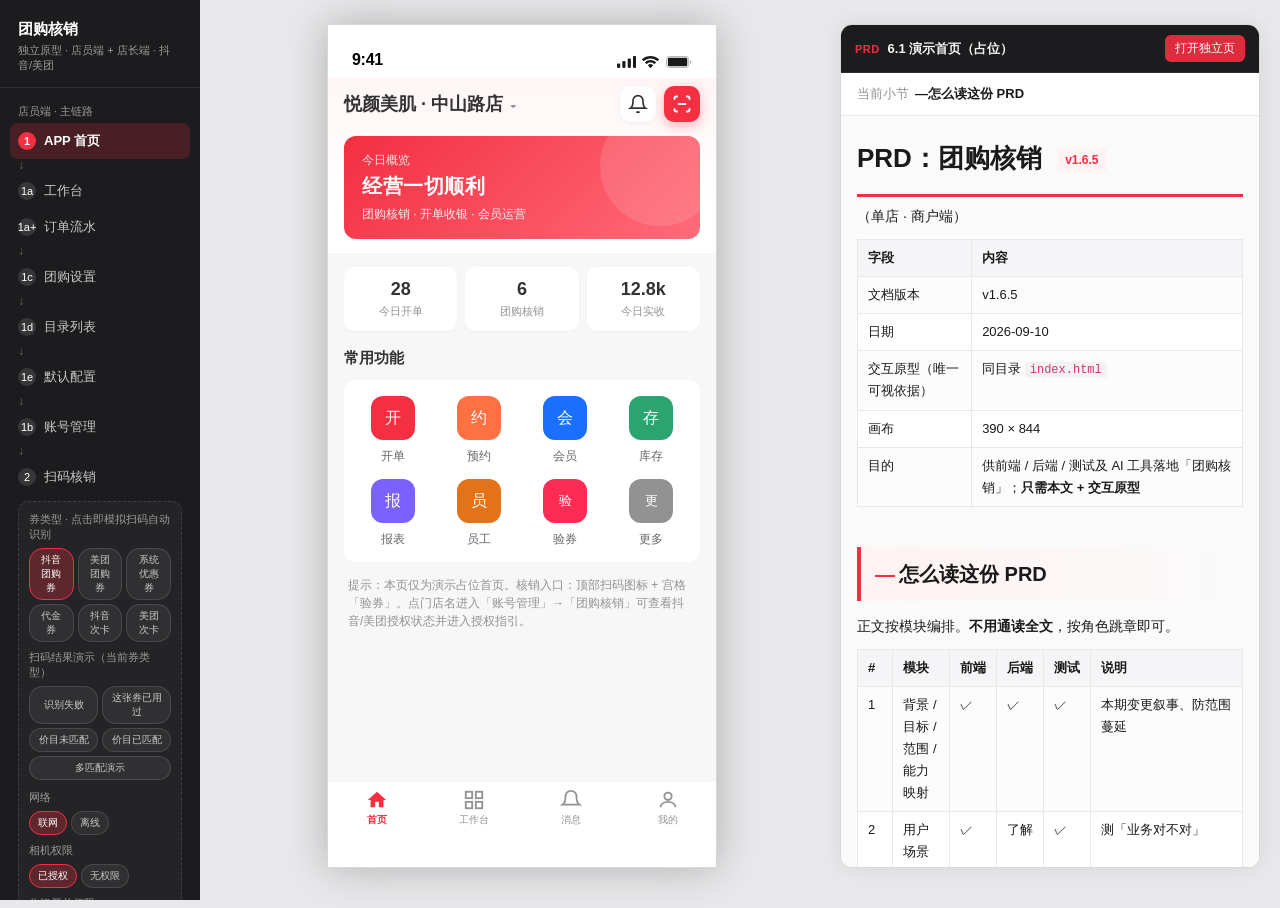
==== commit f724fc94: "feat(核销): 消费顾客与开通页团购券入口，PRD 升至 v1.6.5 完善选择顾客/确认页顾客卡与流水券名展示；开通页「去设置团购券」直达平台列表，「共 N 项」按绑店累加。  Co-autho" ====
--- a/index.html
+++ b/index.html
@@ -113,6 +113,8 @@
     <div class="nav-arrow">↓</div>
     <button type="button" class="nav-item" data-flow="confirm"><span class="idx">5</span>核销确认</button>
     <div class="nav-arrow">↓</div>
+    <button type="button" class="nav-item" data-flow="pick-member"><span class="idx">5a</span>选择顾客</button>
+    <div class="nav-arrow">↓</div>
     <button type="button" class="nav-item" data-flow="success"><span class="idx">6</span>核销成功</button>
   </div>
   <div class="nav-group">
@@ -336,9 +338,9 @@
           <button type="button" class="btn-side" id="btnOrderFlowFilter" aria-label="筛选">筛选</button>
         </div>
         <div class="of-tabs" role="tablist">
-          <button type="button" class="of-tab on" data-of-tab="all">全部 <small>2</small></button>
-          <button type="button" class="of-tab" data-of-tab="project">项目 <small>1</small></button>
-          <button type="button" class="of-tab" data-of-tab="product">产品 <small>1</small></button>
+          <button type="button" class="of-tab on" data-of-tab="all">全部<small>2</small></button>
+          <button type="button" class="of-tab" data-of-tab="project">项目<small>1</small></button>
+          <button type="button" class="of-tab" data-of-tab="product">产品<small>1</small></button>
           <button type="button" class="of-tab" data-of-tab="card">会员卡</button>
           <button type="button" class="of-tab" data-of-tab="void">作废</button>
         </div>
@@ -346,7 +348,7 @@
           <div class="of-card" data-of-plat="douyin">
             <div class="of-card__head">
               <div class="of-card__user">
-                <span class="of-card__avatar" aria-hidden="true">陈</span>
+                <img class="of-card__avatar" src="assets/icons/of-avatar-female.png" alt="" width="38" height="38">
                 <span class="of-card__uname">陈女士</span>
               </div>
               <span class="of-card__status">已完成</span>
@@ -355,8 +357,8 @@
               <img class="of-card__logo" src="assets/icons/douyin-logo.svg" alt="" width="48" height="48">
               <div class="of-card__goods-main">
                 <div class="of-card__goods-row">
-                  <span class="of-card__flash" aria-hidden="true">⚡</span>
-                  <span class="of-card__gname">快速消费</span>
+                  <span class="of-card__tuan" aria-hidden="true">团</span>
+                  <span class="of-card__gname">深层补水护理 · 单次体验</span>
                   <span class="of-card__gprice">¥ 268.00</span>
                 </div>
                 <div class="of-card__staff">服务人 <span>|</span> 顾清扬</div>
@@ -373,7 +375,7 @@
           <div class="of-card" data-of-plat="meituan">
             <div class="of-card__head">
               <div class="of-card__user">
-                <span class="of-card__avatar of-card__avatar--mt" aria-hidden="true">陈</span>
+                <img class="of-card__avatar" src="assets/icons/of-avatar-female.png" alt="" width="38" height="38">
                 <span class="of-card__uname">陈女士</span>
               </div>
               <span class="of-card__status">已完成</span>
@@ -382,8 +384,8 @@
               <img class="of-card__logo" src="assets/icons/meituan-logo.svg" alt="" width="48" height="48">
               <div class="of-card__goods-main">
                 <div class="of-card__goods-row">
-                  <span class="of-card__flash" aria-hidden="true">⚡</span>
-                  <span class="of-card__gname">快速消费</span>
+                  <span class="of-card__tuan" aria-hidden="true">团</span>
+                  <span class="of-card__gname">深层补水护理 · 美团专享</span>
                   <span class="of-card__gprice">¥ 258.00</span>
                 </div>
                 <div class="of-card__staff">服务人 <span>|</span> 顾清扬</div>
@@ -397,7 +399,7 @@
             <div class="of-card__dash" aria-hidden="true"></div>
             <div class="of-card__time"><span>开单时间：</span><span>2026.09.03 16:10</span></div>
           </div>
-          <p class="of-note">示意：团购核销订单商品图使用 48×48 平台方标，便于与其它订单区分。撤销后在「作废」Tab 展示（产品规则见 PRD；本页样例为已完成）。</p>
+          <p class="of-note">示意：团购核销订单左侧商品图为 48×48 平台方标；消费项标题为核销团购券名，左侧「团」标区分团购单。撤销后在「作废」Tab 展示（产品规则见 PRD；本页样例为已完成）。</p>
         </div>
       </div>
 
@@ -414,7 +416,7 @@
             <div class="tg-plat-card__logo"><img src="assets/icons/douyin-logo.svg" alt="" width="48" height="48"></div>
             <div class="tg-plat-card__main">
               <div class="tg-plat-card__title">抖音团购</div>
-              <div class="tg-plat-card__status" id="tgCardDyStatus">共3项</div>
+              <div class="tg-plat-card__status" id="tgCardDyStatus">共9项</div>
             </div>
             <img class="tg-plat-card__chev" src="assets/icons/chevron-circle-right.svg" alt="" width="24" height="24" aria-hidden="true">
           </button>
@@ -422,7 +424,7 @@
             <div class="tg-plat-card__logo"><img src="assets/icons/meituan-logo.svg" alt="" width="48" height="48"></div>
             <div class="tg-plat-card__main">
               <div class="tg-plat-card__title">美团团购</div>
-              <div class="tg-plat-card__status" id="tgCardMtStatus">共3项</div>
+              <div class="tg-plat-card__status" id="tgCardMtStatus">共9项</div>
             </div>
             <img class="tg-plat-card__chev" src="assets/icons/chevron-circle-right.svg" alt="" width="24" height="24" aria-hidden="true">
           </button>
@@ -823,11 +825,71 @@
               <div class="kv"><span class="k">支付方式</span><span class="v" id="confirmPayWay">抖音</span></div>
             </div>
           </div>
+          <div class="info-card cust-card" id="confirmCustCard">
+            <div class="cust-card__title">消费顾客</div>
+            <div class="cust-seg cust-seg--primary" id="custModeSeg" role="group" aria-label="顾客类型">
+              <button type="button" class="cust-seg__btn" data-cust-mode="member">会员</button>
+              <button type="button" class="cust-seg__btn on" data-cust-mode="guest">散客</button>
+            </div>
+            <div class="cust-panel" id="custPanelMember" hidden>
+              <button type="button" class="cust-pick-cta" id="btnPickMember">
+                <span id="custMemberCtaText">选择会员</span>
+                <img src="assets/icons/match-chevron.svg" alt="" width="16" height="16">
+              </button>
+              <div class="cust-summary" id="custMemberSummary" hidden>
+                <div class="cust-summary__main">
+                  <img class="cust-summary__avatar" id="custMemberAvatar" src="assets/icons/avatar-female.png" alt="" width="40" height="40">
+                  <div>
+                    <div class="cust-summary__name" id="custMemberName">—</div>
+                    <div class="cust-summary__sub" id="custMemberPhone">—</div>
+                  </div>
+                </div>
+                <button type="button" class="cust-reselect" id="btnReselectMember">重新选择</button>
+              </div>
+            </div>
+            <div class="cust-panel" id="custPanelGuest">
+              <div class="cust-sublabel">是否加入会员</div>
+              <div class="cust-seg cust-seg--sub" id="custJoinSeg" role="group" aria-label="是否加入会员">
+                <button type="button" class="cust-seg__btn" data-cust-join="yes">加入会员</button>
+                <button type="button" class="cust-seg__btn on" data-cust-join="no">不加入</button>
+              </div>
+              <div class="cust-guest-nojoin" id="custGuestNoJoin">
+                <div class="cust-sublabel cust-sublabel--center">性别</div>
+                <div class="gender-seg gender-seg--macaron gender-seg--center" id="custGuestGender" role="group" aria-label="散客性别">
+                  <button type="button" class="gender-seg__btn on is-male" data-guest-gender="male">男</button>
+                  <button type="button" class="gender-seg__btn is-female" data-guest-gender="female">女</button>
+                </div>
+              </div>
+              <div class="cust-guest-join" id="custGuestJoin" hidden>
+                <div class="kv-list">
+                  <div class="kv phone-card__row">
+                    <span class="k">手机号</span>
+                    <input class="phone-card__input" id="custJoinPhone" type="tel" maxlength="11" inputmode="numeric" placeholder="请输入手机号" autocomplete="tel">
+                  </div>
+                  <div class="kv phone-card__row">
+                    <span class="k">称呼</span>
+                    <input class="phone-card__input" id="custJoinNick" type="text" maxlength="20" placeholder="如：王 / 王芳" autocomplete="off">
+                  </div>
+                  <div class="kv phone-card__row phone-card__row--gender">
+                    <span class="k">性别</span>
+                    <div class="gender-seg gender-seg--macaron" id="custJoinGender" role="group" aria-label="新会员性别">
+                      <button type="button" class="gender-seg__btn on is-male" data-join-gender="male">男</button>
+                      <button type="button" class="gender-seg__btn is-female" data-join-gender="female">女</button>
+                    </div>
+                  </div>
+                </div>
+                <p class="cust-hint">填写手机号或称呼任一即可建档；仅选性别则按散客记单</p>
+              </div>
+            </div>
+          </div>
           <p class="confirm-tip confirm-tip--ico" id="confirmMtTimesTip" hidden>
             <img src="assets/icons/info-circle.svg" alt="" width="16" height="16">
             <span>美团次卡一次扣多次需顾客在订单页授权批量核销，请先确认顾客已授权。</span>
           </p>
-          <p class="confirm-tip" id="confirmUnmatchTip" hidden>未匹配价目时，将按券面额开单；业绩归属未选则该单不计业绩。</p>
+          <p class="confirm-tip confirm-tip--ico" id="confirmUnmatchTip" hidden>
+            <img src="assets/icons/info-circle.svg" alt="" width="16" height="16">
+            <span>未匹配价目时，将按券面额开单；业绩归属未选则该单不计业绩。</span>
+          </p>
         </div>
         <div class="footer-actions">
           <button type="button" class="btn-ghost" data-back>取消</button>
@@ -890,32 +952,30 @@
               <div class="kv"><span class="k">平台单号</span><span class="v copyable copy-row" id="successOidRow" data-copy="716829104455"><span class="copy-text" id="successOid">716829104455</span><img class="copy-ico" src="assets/icons/copy.svg" alt="" width="17" height="17"></span></div>
               <div class="kv"><span class="k">核销时间</span><span class="v">2026-09-03 15:42</span></div>
               <div class="kv"><span class="k">操作人</span><span class="v" id="successOp">顾清扬</span></div>
-            </div>
-          </div>
-          <div class="info-card phone-card" id="phoneCard">
-            <div class="phone-card__title">选填</div>
-            <div class="kv-list">
-              <div class="kv phone-card__row">
-                <span class="k">手机号</span>
-                <input class="phone-card__input" id="successPhone" type="tel" maxlength="11" inputmode="numeric" placeholder="请输入手机号" autocomplete="tel">
-              </div>
-              <div class="kv phone-card__row">
-                <span class="k">称呼</span>
-                <input class="phone-card__input" id="successNickname" type="text" maxlength="20" placeholder="如：王 / 王芳" autocomplete="off">
-              </div>
-              <div class="kv phone-card__row">
-                <span class="k">性别</span>
-                <div class="gender-seg" id="successGender" role="group" aria-label="选择性别">
-                  <button type="button" class="gender-seg__btn" data-gender="male">男</button>
-                  <button type="button" class="gender-seg__btn" data-gender="female">女</button>
-                </div>
-              </div>
+              <div class="kv"><span class="k">消费顾客</span><span class="v" id="successCustomer">男散客</span></div>
             </div>
           </div>
         </div>
         <div class="footer-actions">
           <button type="button" class="btn-ghost" data-go="scan">继续核销</button>
           <button type="button" class="btn-primary" id="btnSuccessDone">完成</button>
+        </div>
+      </div>
+
+      <!-- ========== PICK MEMBER（对齐 Figma 58:111 · 仅真实会员） ========== -->
+      <div class="screen" id="screen-pick-member" data-flow="pick-member">
+        <div class="pick-top">
+          <div class="pick-search-row">
+            <div class="pick-search__box">
+              <span class="pick-search__ph">输入顾客姓名/手机号/编号/备注</span>
+              <img class="pick-search__ico" src="assets/icons/search-gray.svg" alt="" width="16" height="16">
+            </div>
+            <button type="button" class="pick-cancel" id="btnPickMemberBack">取消</button>
+          </div>
+        </div>
+        <div class="page-body pick-member-body">
+          <div class="pick-member-list" id="pickMemberList"></div>
+          <nav class="pick-index" id="pickMemberIndex" aria-label="字母索引"></nav>
         </div>
       </div>
 
@@ -966,6 +1026,7 @@
               <div class="kv"><span class="k">平台单号</span><span class="v copyable copy-row" id="detailOid" data-copy=""><span class="copy-text">—</span><img class="copy-ico" src="assets/icons/copy.svg" alt="" width="17" height="17"></span></div>
               <div class="kv"><span class="k">核销时间</span><span class="v" id="detailTime">—</span></div>
               <div class="kv"><span class="k">操作人</span><span class="v" id="detailOp">顾清扬</span></div>
+              <div class="kv"><span class="k">消费顾客</span><span class="v" id="detailCustomer">男散客</span></div>
               <div class="kv"><span class="k">开单号</span><span class="v" id="detailBill">SO20260903018</span></div>
               <div class="kv"><span class="k">撤销时限</span><span class="v" id="detailRevokeHint">剩余 42 分钟可撤销</span></div>
             </div>
@@ -1031,7 +1092,7 @@
                   <div class="item"><div style="flex:1;min-width:0"><div class="iname" id="ao-account-title">已授权抖音账号</div><div class="idesc" id="ao-account-info">186****5286</div></div><button type="button" class="link gray" data-ao="cancel-auth">取消授权<img class="ao-chevron" src="assets/auth-open/chevron-right-gray.svg" alt=""></button></div>
                   <div class="item" id="ao-change-store-row"><div style="flex:1;min-width:0"><div class="iname">已绑定门店</div><div class="idesc" id="ao-manage-store">—</div></div><button type="button" class="link gray" data-ao="bind">管理门店<img class="ao-chevron" src="assets/auth-open/chevron-right-gray.svg" alt=""></button></div>
                 </div>
-                <div class="groupbuy-settings-wrap"><button type="button" class="groupbuy-settings-btn" id="ao-groupbuy-btn" data-ao="tg-set"><img class="ao-settings-ico" src="assets/auth-open/settings.svg" alt="">团购设置</button></div>
+                <div class="groupbuy-settings-wrap"><button type="button" class="groupbuy-settings-btn" id="ao-groupbuy-btn" data-ao="tg-set"><img class="ao-settings-ico" src="assets/auth-open/settings.svg" alt="">去设置团购券</button></div>
               </div>
             </div>
           </div>
@@ -1201,7 +1262,7 @@
 
       <div class="dialog-mask" id="unsupportedCouponMask">
         <div class="dialog dialog--alert">
-          <div class="dialog-ico"><img src="assets/icons/info-circle-fill.svg" alt="" width="40" height="40"></div>
+          <div class="dialog-ico"><img src="assets/icons/info-circle-fill-white.svg" alt="" width="40" height="40"></div>
           <div class="dt" id="unsupportedCouponTitle">暂不支持核销</div>
           <div class="ds" id="unsupportedCouponDesc">当前只能核销团购套餐券与次卡，请换一张团购券再试。</div>
           <div class="da">
@@ -1210,20 +1271,9 @@
         </div>
       </div>
 
-      <div class="dialog-mask" id="memberAbandonMask">
-        <div class="dialog">
-          <div class="dt">放弃填写顾客信息？</div>
-          <div class="ds">你已开始填写部分信息。放弃后将不保存本次填写，并继续刚才的操作。</div>
-          <div class="da">
-            <button type="button" class="cancel" id="btnMemberKeep">继续填写</button>
-            <button type="button" class="ok" id="btnMemberAbandon">放弃填写</button>
-          </div>
-        </div>
-      </div>
-
       <div class="dialog-mask" id="timesInsufficientMask">
         <div class="dialog dialog--alert">
-          <div class="dialog-ico"><img src="assets/icons/info-circle-fill.svg" alt="" width="40" height="40"></div>
+          <div class="dialog-ico"><img src="assets/icons/info-circle-fill-white.svg" alt="" width="40" height="40"></div>
           <div class="dt">次数不足</div>
           <div class="ds" id="timesInsufficientDesc">本次核销次数超过剩余次数，请减少后再试。</div>
           <div class="da">
--- a/app.css
+++ b/app.css
@@ -1483,6 +1483,173 @@
 }
 .confirm-tip--ico span { flex: 1; min-width: 0; }
 
+/* 确认页 · 消费顾客 */
+.cust-card { margin-top: 12px; }
+.cust-card__title {
+  font-size: 15px; font-weight: 600; color: #1a1a1a; margin-bottom: 12px;
+}
+/* 一级：会员|散客 —— 更大描边胶囊 */
+.cust-seg--primary {
+  display: flex; background: #fff; border: 1.5px solid #e8e8e8;
+  border-radius: 22px; padding: 3px; gap: 2px;
+}
+.cust-seg--primary .cust-seg__btn {
+  flex: 1; height: 38px; border: 0; border-radius: 19px;
+  background: transparent; color: #666; font-size: 15px; font-weight: 500;
+  font-family: inherit; cursor: pointer;
+}
+.cust-seg--primary .cust-seg__btn.on {
+  background: #1a1a1a; color: #fff; font-weight: 600;
+  box-shadow: 0 2px 6px rgba(0,0,0,.12);
+}
+/* 二级：加入会员|不加入 —— 更小灰底 */
+.cust-seg--sub {
+  display: flex; background: #f5f5f5; border-radius: 8px; padding: 2px; gap: 2px;
+  margin-top: 4px;
+}
+.cust-seg--sub .cust-seg__btn {
+  flex: 1; height: 30px; border: 0; border-radius: 6px;
+  background: transparent; color: #888; font-size: 13px; font-weight: 500;
+  font-family: inherit; cursor: pointer;
+}
+.cust-seg--sub .cust-seg__btn.on {
+  background: #fff; color: #1a1a1a; box-shadow: 0 1px 2px rgba(0,0,0,.06);
+}
+.cust-sublabel {
+  font-size: 13px; color: #929292; margin: 14px 0 8px;
+}
+.cust-sublabel--center { text-align: center; }
+.cust-panel { margin-top: 12px; }
+.cust-pick-cta {
+  width: 100%; height: 44px; border: 1px dashed #d0d0d0; border-radius: 10px;
+  background: #fafafa; display: flex; align-items: center; justify-content: space-between;
+  padding: 0 14px; font-size: 14px; color: #666; font-family: inherit; cursor: pointer;
+}
+.cust-summary {
+  display: flex; align-items: center; justify-content: space-between;
+  padding: 10px 12px; background: #f7f7f7; border-radius: 10px;
+}
+.cust-summary__main { display: flex; align-items: center; gap: 10px; min-width: 0; }
+.cust-summary__avatar {
+  width: 40px; height: 40px; border-radius: 50%; object-fit: cover;
+  display: block; flex-shrink: 0; background: #f0ebe3;
+}
+.cust-summary__name { font-size: 15px; font-weight: 600; color: #1a1a1a; }
+.cust-summary__sub { font-size: 12px; color: #929292; margin-top: 2px; }
+.cust-reselect {
+  border: 0; background: transparent; color: #1983d8; font-size: 13px;
+  font-family: inherit; cursor: pointer; flex-shrink: 0;
+}
+.cust-hint { font-size: 12px; color: #929292; margin-top: 10px; line-height: 1.45; }
+.cust-guest-join { margin-top: 8px; }
+.cust-guest-nojoin { margin-top: 4px; }
+#btnConfirmVerify:disabled { opacity: 0.4; cursor: not-allowed; }
+
+/* 性别 · 马卡龙 */
+.gender-seg--center {
+  display: flex; justify-content: center; margin: 0 auto;
+  background: transparent; padding: 0; gap: 12px;
+}
+.gender-seg--macaron {
+  background: transparent; padding: 0; gap: 10px;
+}
+.gender-seg--macaron .gender-seg__btn {
+  min-width: 64px; height: 32px; border-radius: 16px;
+  background: #F2F2F2; color: #999; font-weight: 500;
+  box-shadow: none;
+}
+.gender-seg--macaron .gender-seg__btn.on.is-male {
+  background: #B8D4F0; color: #3A6EA5; font-weight: 600;
+}
+.gender-seg--macaron .gender-seg__btn.on.is-female {
+  background: #F5C6D0; color: #C45A7A; font-weight: 600;
+}
+.phone-card__row--gender {
+  align-items: center;
+}
+.phone-card__row--gender .gender-seg {
+  margin-left: auto;
+}
+
+/* 选择顾客页 · Figma 58:111 */
+#screen-pick-member {
+  background: #fff;
+}
+.pick-top {
+  flex-shrink: 0; background: #fff; padding-top: 0;
+}
+.pick-search-row {
+  display: flex; align-items: center; gap: 12px;
+  height: 50px; padding: 4px 12px 8px; box-sizing: border-box;
+}
+.pick-search__box {
+  flex: 1; min-width: 0; height: 32px; border-radius: 16px; background: #f5f5f5;
+  display: flex; align-items: center; gap: 8px; padding: 0 12px;
+}
+.pick-search__ph {
+  flex: 1; min-width: 0; font-size: 14px; color: #878787;
+  overflow: hidden; text-overflow: ellipsis; white-space: nowrap;
+}
+.pick-search__ico { flex-shrink: 0; width: 16px; height: 16px; opacity: 0.7; }
+.pick-cancel {
+  flex-shrink: 0; border: 0; background: transparent; padding: 0;
+  font-size: 15px; font-weight: 500; color: #878787; font-family: inherit; cursor: pointer;
+}
+.pick-member-body {
+  padding: 0; display: flex; flex-direction: column; position: relative;
+  background: #fff;
+}
+.pick-member-list {
+  flex: 1; overflow-y: auto; padding: 0 18px 24px 0; -webkit-overflow-scrolling: touch;
+}
+.pick-member-h {
+  height: 28px; padding: 0 12px; display: flex; align-items: center;
+  font-size: 15px; font-weight: 700; color: #111; background: #f9f9f9;
+}
+.pick-member-row {
+  width: 100%; border: 0; background: #fff;
+  display: flex; align-items: center; gap: 10px;
+  padding: 14px 28px 14px 12px; min-height: 74px; box-sizing: border-box;
+  text-align: left; font-family: inherit; cursor: pointer;
+}
+.pick-member-row:active { background: #fafafa; }
+.pick-member-row .av {
+  width: 44px; height: 44px; border-radius: 50%; object-fit: cover;
+  flex-shrink: 0; display: block; background: #f0ebe3;
+}
+.pick-member-row .info { flex: 1; min-width: 0; display: flex; flex-direction: column; gap: 4px; }
+.pick-member-row .line1 {
+  display: flex; align-items: center; gap: 6px; width: 100%; min-width: 0;
+}
+.pick-member-row .nm { font-size: 16px; font-weight: 700; color: #111; flex-shrink: 0; }
+.pick-member-row .vip-wrap {
+  flex-shrink: 0; background: #333; border-radius: 2px; padding: 2px 5px;
+  line-height: 1; display: inline-flex; align-items: center;
+}
+.pick-member-row .vip-wrap span {
+  font-size: 10px; font-weight: 500; letter-spacing: 0.1px;
+  color: #ffba75;
+}
+.pick-member-row .cnt { font-size: 13px; color: #111; flex-shrink: 0; }
+.pick-member-row .ph {
+  flex: 1; min-width: 0; font-size: 14px; color: #888; text-align: right;
+  margin-top: 0;
+}
+.pick-member-row .sub {
+  font-size: 12px; color: #999; white-space: nowrap; overflow: hidden; text-overflow: ellipsis;
+}
+.pick-index {
+  position: absolute; right: 2px; top: 8px; bottom: 8px; width: 18px;
+  display: flex; flex-direction: column; align-items: center; justify-content: flex-start;
+  padding-top: 4px; gap: 3px; z-index: 2;
+  font-size: 10px; font-weight: 700; color: #ffcc9d; line-height: 14px;
+  user-select: none;
+}
+.pick-index button {
+  border: 0; background: transparent; padding: 0; margin: 0;
+  font: inherit; color: inherit; cursor: pointer; line-height: 14px;
+}
+
 .times-use {
   display: inline-flex;
   align-items: center;
@@ -1815,15 +1982,21 @@
 .of-tabs {
   display: flex; align-items: stretch; gap: 0;
   padding: 0 4px; background: #fff; border-bottom: 0.5px solid #eee;
-  overflow-x: auto; -webkit-overflow-scrolling: touch;
+  overflow: hidden; /* 五等分一屏看全，不横滑 */
+  width: 100%; box-sizing: border-box;
 }
 .of-tab {
-  flex: 0 0 auto; min-width: 76px; height: 48px; padding: 13px 8px 4px;
-  border: 0; background: transparent; color: #666; font-size: 15px;
-  display: flex; flex-direction: column; align-items: center; gap: 9px;
-  position: relative; cursor: pointer;
-}
-.of-tab small { font-size: 11px; color: #999; font-weight: 400; margin-left: 2px; }
+  flex: 1 1 0; min-width: 0; max-width: none; height: 48px;
+  padding: 13px 2px 4px; border: 0; background: transparent; color: #666;
+  font-size: 15px; line-height: 1.2;
+  display: inline-flex; flex-direction: row; align-items: flex-start; justify-content: center;
+  gap: 2px; position: relative; cursor: pointer; font-family: inherit;
+  white-space: nowrap;
+}
+.of-tab small {
+  font-size: 11px; color: #999; font-weight: 400; line-height: 1.2;
+  transform: translateY(-1px);
+}
 .of-tab.on { color: #FF7A28; font-weight: 500; }
 .of-tab.on::after {
   content: ''; position: absolute; bottom: 4px; left: 50%; transform: translateX(-50%);
@@ -1835,24 +2008,32 @@
   display: flex; flex-direction: column; gap: 13px;
 }
 .of-card__head { display: flex; align-items: center; }
-.of-card__user { display: flex; align-items: center; gap: 8px; }
+.of-card__user { display: flex; align-items: center; gap: 8px; min-width: 0; }
 .of-card__avatar {
-  width: 38px; height: 38px; border-radius: 50%; background: #FFD6C9; color: #C45A3A;
-  display: flex; align-items: center; justify-content: center; font-size: 14px; font-weight: 600;
-}
-.of-card__avatar--mt { background: #FFE8A3; color: #8A6A00; }
+  width: 38px; height: 38px; border-radius: 50%; object-fit: cover;
+  display: block; flex-shrink: 0; background: #f0ebe3;
+}
 .of-card__uname { font-size: 16px; font-weight: 500; color: #111; }
-.of-card__status { margin-left: auto; font-size: 14px; color: #FF7A28; }
+.of-card__status { margin-left: auto; font-size: 14px; color: #FF7A28; flex-shrink: 0; }
 .of-card__goods { display: flex; align-items: flex-start; }
 .of-card__logo {
   width: 48px; height: 48px; border-radius: 8px; object-fit: contain; flex-shrink: 0;
   background: #fff; box-shadow: 0 0 0 1px rgba(0,0,0,.04);
 }
 .of-card__goods-main { flex: 1; min-width: 0; padding-left: 9px; display: flex; flex-direction: column; gap: 7px; }
-.of-card__goods-row { display: flex; align-items: center; gap: 4px; }
-.of-card__flash { font-size: 14px; line-height: 1; }
-.of-card__gname { font-size: 15px; color: #222; }
-.of-card__gprice { margin-left: auto; font-size: 15px; font-weight: 500; color: #111; }
+.of-card__goods-row { display: flex; align-items: center; gap: 4px; min-width: 0; }
+.of-card__tuan {
+  width: 14px; height: 14px; flex-shrink: 0;
+  display: inline-flex; align-items: center; justify-content: center;
+  border-radius: 2px; background: #C164FF;
+  font-size: 9px; font-weight: 700; line-height: 1; color: #fff;
+  font-family: "Noto Sans SC", "PingFang SC", "Microsoft YaHei", sans-serif;
+}
+.of-card__gname {
+  font-size: 15px; color: #222; flex: 1; min-width: 0;
+  overflow: hidden; text-overflow: ellipsis; white-space: nowrap;
+}
+.of-card__gprice { margin-left: 8px; font-size: 15px; font-weight: 500; color: #111; flex-shrink: 0; }
 .of-card__staff {
   align-self: flex-start; background: #FFEFE0; border-radius: 4px;
   padding: 3px 9px; font-size: 10px; font-weight: 500; color: #1a1a1a;
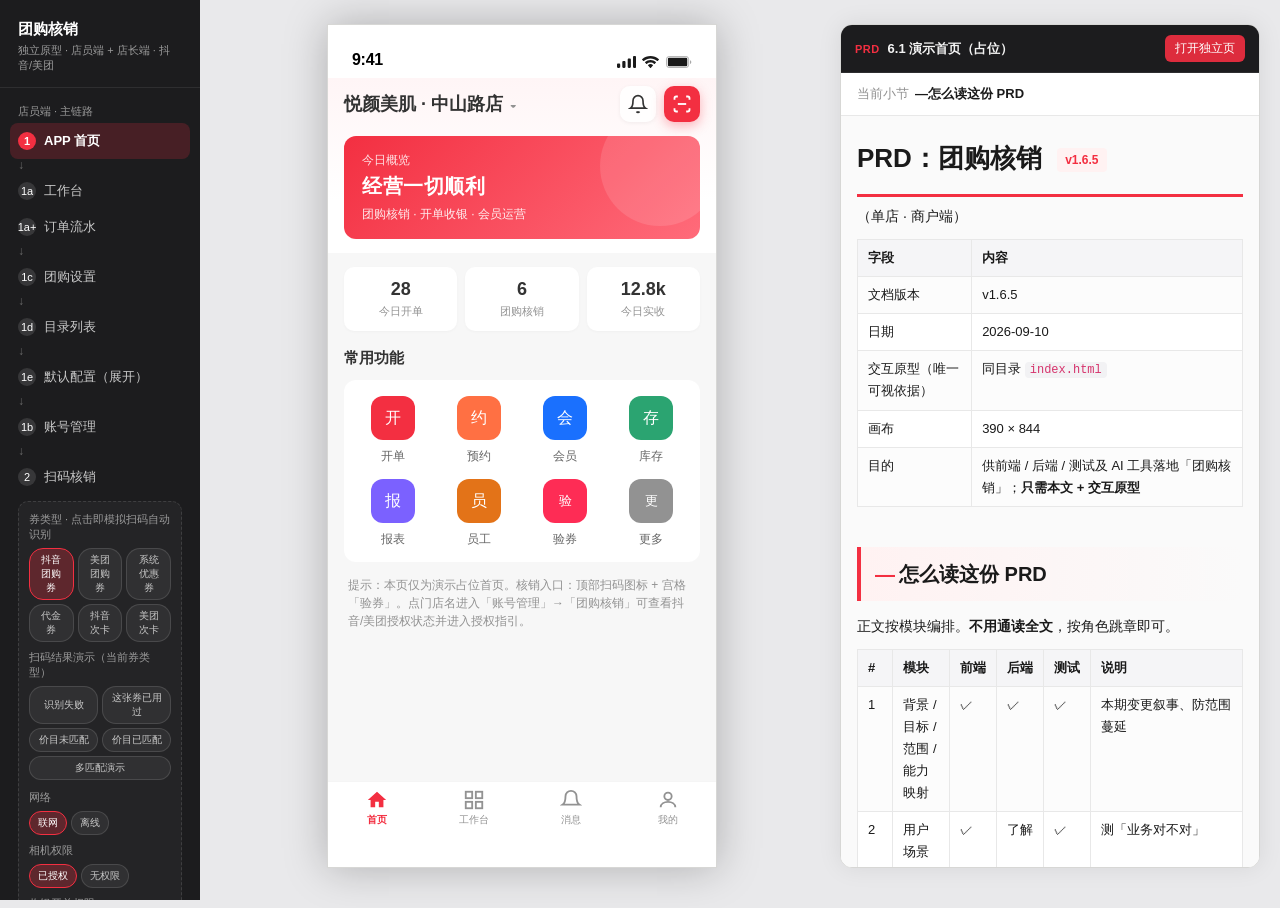
==== commit 55c007c1: "feat(交互): 主链路动效重构，内联配置与次卡明细字段 扫码输码 sheet、团购设置页转、券卡/明细内联展开，PRD 升至 v1.6.13。  Co-authored-by: Cursor <c" ====
--- a/index.html
+++ b/index.html
@@ -37,15 +37,164 @@
     root.style.setProperty('--app-top', top + 'px');
     root.style.setProperty('--app-left', left + 'px');
   }
+  function closeNavDrawer() {
+    root.classList.remove('nav-drawer-open');
+    var nav = document.querySelector('.site-nav');
+    if (nav) {
+      nav.classList.remove('is-dragging');
+      nav.style.transform = '';
+    }
+    var mask = document.getElementById('navDrawerMask');
+    if (mask) mask.setAttribute('aria-hidden', 'true');
+  }
+  function openNavDrawer() {
+    if (!root.classList.contains('view-mobile')) return;
+    root.classList.add('nav-drawer-open');
+    var nav = document.querySelector('.site-nav');
+    if (nav) {
+      nav.classList.remove('is-dragging');
+      nav.style.transform = '';
+    }
+    var mask = document.getElementById('navDrawerMask');
+    if (mask) mask.setAttribute('aria-hidden', 'false');
+  }
   function apply() {
     var mobile = preferMobile();
     root.classList.toggle('view-mobile', mobile);
     root.classList.toggle('view-desktop', !mobile);
+    if (!mobile) closeNavDrawer();
     syncAppHeight();
   }
+  function bindNavDrawer() {
+    var nav = document.querySelector('.site-nav');
+    var mask = document.getElementById('navDrawerMask');
+    var edge = document.getElementById('navEdgeHit');
+    if (!nav) return;
+
+    var drag = null;
+    function navWidth() {
+      return nav.getBoundingClientRect().width || Math.min(window.innerWidth * 0.86, 300);
+    }
+    function setDragX(x) {
+      var w = navWidth();
+      var tx = Math.max(-w, Math.min(0, x));
+      nav.classList.add('is-dragging');
+      nav.style.transform = 'translate3d(' + tx + 'px,0,0)';
+      if (mask && root.classList.contains('view-mobile')) {
+        var p = 1 + tx / w;
+        mask.style.opacity = String(Math.max(0, Math.min(1, p)));
+        mask.style.pointerEvents = p > 0.05 ? 'auto' : 'none';
+      }
+      return tx;
+    }
+    function endDrag(tx) {
+      var w = navWidth();
+      nav.classList.remove('is-dragging');
+      nav.style.transform = '';
+      if (mask) mask.style.opacity = '';
+      if (mask) mask.style.pointerEvents = '';
+      if (tx > -w * 0.55) openNavDrawer();
+      else closeNavDrawer();
+    }
+    function onStart(clientX, clientY, target) {
+      if (!root.classList.contains('view-mobile')) return false;
+      var open = root.classList.contains('nav-drawer-open');
+      var fromEdge = clientX <= 22 || (edge && edge.contains(target));
+      var fromNav = open && nav.contains(target);
+      var fromMask = open && mask && mask.contains(target);
+      if (!fromEdge && !fromNav && !fromMask) return false;
+      drag = {
+        x0: clientX,
+        y0: clientY,
+        open: open,
+        axis: null,
+        w: navWidth()
+      };
+      return true;
+    }
+    function onMove(clientX, clientY) {
+      if (!drag) return;
+      var dx = clientX - drag.x0;
+      var dy = clientY - drag.y0;
+      if (!drag.axis) {
+        if (Math.abs(dx) < 8 && Math.abs(dy) < 8) return;
+        drag.axis = Math.abs(dx) >= Math.abs(dy) ? 'x' : 'y';
+        if (drag.axis === 'y') {
+          drag = null;
+          return;
+        }
+      }
+      if (drag.axis !== 'x') return;
+      var base = drag.open ? 0 : -drag.w;
+      setDragX(base + dx);
+    }
+    function onEnd(clientX) {
+      if (!drag) return;
+      var dx = clientX - drag.x0;
+      var base = drag.open ? 0 : -drag.w;
+      var tx = Math.max(-drag.w, Math.min(0, base + dx));
+      var wasAxis = drag.axis;
+      drag = null;
+      if (wasAxis !== 'x') {
+        nav.classList.remove('is-dragging');
+        nav.style.transform = '';
+        return;
+      }
+      endDrag(tx);
+    }
+
+    document.addEventListener('touchstart', function (e) {
+      if (!e.touches || !e.touches[0]) return;
+      var t = e.touches[0];
+      onStart(t.clientX, t.clientY, e.target);
+    }, { passive: true });
+    document.addEventListener('touchmove', function (e) {
+      if (!drag || drag.axis === 'y') return;
+      if (!e.touches || !e.touches[0]) return;
+      var t = e.touches[0];
+      if (drag.axis === 'x') {
+        onMove(t.clientX, t.clientY);
+        if (e.cancelable) e.preventDefault();
+      } else {
+        onMove(t.clientX, t.clientY);
+      }
+    }, { passive: false });
+    document.addEventListener('touchend', function (e) {
+      var t = e.changedTouches && e.changedTouches[0];
+      onEnd(t ? t.clientX : 0);
+    }, { passive: true });
+    document.addEventListener('touchcancel', function () {
+      if (!drag) return;
+      drag = null;
+      nav.classList.remove('is-dragging');
+      nav.style.transform = '';
+      if (mask) {
+        mask.style.opacity = '';
+        mask.style.pointerEvents = '';
+      }
+    }, { passive: true });
+
+    if (mask) {
+      mask.addEventListener('click', function () { closeNavDrawer(); });
+    }
+    /* 点流程跳转后收起；演示条按钮保持打开便于连点 */
+    nav.addEventListener('click', function (e) {
+      if (!root.classList.contains('view-mobile')) return;
+      var flowBtn = e.target.closest('.nav-item[data-flow], a.nav-link');
+      if (flowBtn) closeNavDrawer();
+    });
+  }
+
   apply();
   window.__dyApplyViewShell = apply;
   window.__dySyncAppHeight = syncAppHeight;
+  window.__dyOpenNavDrawer = openNavDrawer;
+  window.__dyCloseNavDrawer = closeNavDrawer;
+  if (document.readyState === 'loading') {
+    document.addEventListener('DOMContentLoaded', bindNavDrawer);
+  } else {
+    bindNavDrawer();
+  }
 })();
 </script>
   <link rel="stylesheet" href="auth-open.css">
@@ -67,7 +216,7 @@
     <div class="nav-arrow">↓</div>
     <button type="button" class="nav-item" data-flow="tg-deals"><span class="idx">1d</span>目录列表</button>
     <div class="nav-arrow">↓</div>
-    <button type="button" class="nav-item" data-flow="tg-config"><span class="idx">1e</span>默认配置</button>
+    <button type="button" class="nav-item" data-flow="tg-deals" data-demo-expand="1"><span class="idx">1e</span>默认配置（展开）</button>
     <div class="nav-arrow">↓</div>
     <button type="button" class="nav-item" data-flow="account"><span class="idx">1b</span>账号管理</button>
     <div class="nav-arrow">↓</div>
@@ -181,6 +330,8 @@
     <div style="padding:6px 8px;font-size:11px;color:#9a9a9a;line-height:1.55;">APP 首页仅为演示占位。本期单店·团购核销（抖音/美团均经汇付天下 ISV；扫码自动识别券类型）。系统优惠券走线上 APP 既有核销；次卡可核销（独立选择本次次数、按次开单）；代金券提示不支持。</div>
   </div>
 </aside>
+<div class="nav-drawer-mask" id="navDrawerMask" aria-hidden="true"></div>
+<div class="nav-edge-hit" id="navEdgeHit" aria-hidden="true"></div>
 
 <div class="stage">
   <div id="frame">
@@ -449,33 +600,16 @@
         </div>
       </div>
 
-      <!-- ========== 团购券默认配置 ========== -->
-      <div class="screen" id="screen-tg-config" data-flow="tg-config">
-        <div class="page-title-bar">
-          <button type="button" class="btn-back" data-back aria-label="返回">
-            <svg width="24" height="24" viewBox="0 0 24 24" fill="none" stroke="currentColor" stroke-width="2"><path d="M15 18l-6-6 6-6"/></svg>
-          </button>
-          <span class="title">默认配置</span>
-        </div>
-        <div class="page-body">
-          <div class="info-card tg-config-deal-card">
-            <div class="tg-config-deal-card__head" id="tgConfigPlatHead">
-              <img src="assets/icons/douyin-logo.svg" alt="" width="24" height="24"><span>团购券</span>
-            </div>
-            <div class="tg-config-deal-card__name-row">
-              <div class="tg-config-deal-card__name" id="tgConfigName">深层补水护理 · 单次体验</div>
-              <span class="tg-coupon-card__kind" id="tgConfigKindTag" hidden>次卡</span>
-            </div>
-            <div class="tg-config-deal-card__divider" aria-hidden="true"></div>
-            <div class="tg-config-deal-card__face">
-              <span class="k" id="tgConfigFaceLabel">面额</span>
-              <span class="v" id="tgConfigFace">¥268</span>
-            </div>
-            <div class="tg-config-deal-card__face" id="tgConfigTimesTotalRow" hidden>
+      <!-- ========== 团购券默认配置（内联宿主 · 列表展开时挂载；整页入口已废弃） ========== -->
+      <div class="screen" id="screen-tg-config" data-flow="tg-config" hidden aria-hidden="true">
+        <div id="tgConfigInlineSlot">
+          <!-- 次卡专属字段（列表头无此项）；团购券不展示 -->
+          <div class="tg-config-times-kv" id="tgConfigTimesBlock" hidden>
+            <div class="face" id="tgConfigTimesTotalRow">
               <span class="k">总次数</span>
               <span class="v" id="tgConfigTimesTotal">10 次</span>
             </div>
-            <div class="tg-config-deal-card__face" id="tgConfigTimesUnitRow" hidden>
+            <div class="face" id="tgConfigTimesUnitRow">
               <span class="k">单次结算价</span>
               <span class="v" id="tgConfigTimesUnit">¥198</span>
             </div>
@@ -501,10 +635,10 @@
               </div>
             </div>
           </div>
-        </div>
-        <div class="footer-actions">
-          <button type="button" class="btn-ghost" id="btnTgConfigCancel">取消</button>
-          <button type="button" class="btn-primary" id="btnTgConfigSave">保存</button>
+          <div class="footer-actions tg-coupon-expand-actions">
+            <button type="button" class="btn-ghost" id="btnTgConfigCancel">取消</button>
+            <button type="button" class="btn-primary" id="btnTgConfigSave">保存</button>
+          </div>
         </div>
       </div>
 
@@ -827,58 +961,80 @@
           </div>
           <div class="info-card cust-card" id="confirmCustCard">
             <div class="cust-card__title">消费顾客</div>
-            <div class="cust-seg cust-seg--primary" id="custModeSeg" role="group" aria-label="顾客类型">
-              <button type="button" class="cust-seg__btn" data-cust-mode="member">会员</button>
-              <button type="button" class="cust-seg__btn on" data-cust-mode="guest">散客</button>
-            </div>
-            <div class="cust-panel" id="custPanelMember" hidden>
-              <button type="button" class="cust-pick-cta" id="btnPickMember">
-                <span id="custMemberCtaText">选择会员</span>
-                <img src="assets/icons/match-chevron.svg" alt="" width="16" height="16">
-              </button>
-              <div class="cust-summary" id="custMemberSummary" hidden>
-                <div class="cust-summary__main">
-                  <img class="cust-summary__avatar" id="custMemberAvatar" src="assets/icons/avatar-female.png" alt="" width="40" height="40">
-                  <div>
-                    <div class="cust-summary__name" id="custMemberName">—</div>
-                    <div class="cust-summary__sub" id="custMemberPhone">—</div>
-                  </div>
+            <div class="cust-morph" id="custMorph" data-phase="root">
+              <!-- 初始：散客 | 会员 -->
+              <div class="cust-morph__stage cust-morph__stage--root" data-stage="root">
+                <button type="button" class="cust-tile cust-tile--choice" data-cust-action="open-guest">
+                  <span class="cust-tile__label">散客</span>
+                </button>
+                <button type="button" class="cust-tile cust-tile--choice" data-cust-action="open-member" id="btnPickMember">
+                  <span class="cust-tile__label">会员</span>
+                </button>
+              </div>
+
+              <!-- 散客展开：男|女 ~62% + 返回/加入扁卡 -->
+              <div class="cust-morph__stage cust-morph__stage--guest" data-stage="guest" hidden>
+                <div class="cust-morph__guest-left" id="custGuestGender" role="group" aria-label="散客性别">
+                  <button type="button" class="cust-tile cust-tile--gender is-male on" data-guest-gender="male">
+                    <span class="cust-tile__label">男散客</span>
+                  </button>
+                  <button type="button" class="cust-tile cust-tile--gender is-female" data-guest-gender="female">
+                    <span class="cust-tile__label">女散客</span>
+                  </button>
                 </div>
-                <button type="button" class="cust-reselect" id="btnReselectMember">重新选择</button>
-              </div>
-            </div>
-            <div class="cust-panel" id="custPanelGuest">
-              <div class="cust-sublabel">是否加入会员</div>
-              <div class="cust-seg cust-seg--sub" id="custJoinSeg" role="group" aria-label="是否加入会员">
-                <button type="button" class="cust-seg__btn" data-cust-join="yes">加入会员</button>
-                <button type="button" class="cust-seg__btn on" data-cust-join="no">不加入</button>
-              </div>
-              <div class="cust-guest-nojoin" id="custGuestNoJoin">
-                <div class="cust-sublabel cust-sublabel--center">性别</div>
-                <div class="gender-seg gender-seg--macaron gender-seg--center" id="custGuestGender" role="group" aria-label="散客性别">
-                  <button type="button" class="gender-seg__btn on is-male" data-guest-gender="male">男</button>
-                  <button type="button" class="gender-seg__btn is-female" data-guest-gender="female">女</button>
+                <div class="cust-morph__guest-right">
+                  <button type="button" class="cust-tile cust-tile--icon" data-cust-action="back-root" aria-label="返回">
+                    <img class="cust-tile__ico" src="assets/icons/cust-back.svg" alt="" width="20" height="20">
+                  </button>
+                  <button type="button" class="cust-tile cust-tile--icon" data-cust-action="open-join" aria-label="加入会员">
+                    <img class="cust-tile__ico" src="assets/icons/cust-add-member.svg" alt="" width="20" height="20">
+                  </button>
                 </div>
               </div>
-              <div class="cust-guest-join" id="custGuestJoin" hidden>
-                <div class="kv-list">
-                  <div class="kv phone-card__row">
-                    <span class="k">手机号</span>
-                    <input class="phone-card__input" id="custJoinPhone" type="tel" maxlength="11" inputmode="numeric" placeholder="请输入手机号" autocomplete="tel">
-                  </div>
-                  <div class="kv phone-card__row">
-                    <span class="k">称呼</span>
-                    <input class="phone-card__input" id="custJoinNick" type="text" maxlength="20" placeholder="如：王 / 王芳" autocomplete="off">
-                  </div>
-                  <div class="kv phone-card__row phone-card__row--gender">
-                    <span class="k">性别</span>
-                    <div class="gender-seg gender-seg--macaron" id="custJoinGender" role="group" aria-label="新会员性别">
-                      <button type="button" class="gender-seg__btn on is-male" data-join-gender="male">男</button>
-                      <button type="button" class="gender-seg__btn is-female" data-join-gender="female">女</button>
+
+              <!-- 加入会员大卡 -->
+              <div class="cust-morph__stage cust-morph__stage--join" data-stage="join" hidden>
+                <div class="cust-tile cust-tile--join" id="custGuestJoin">
+                  <button type="button" class="cust-join__close" data-cust-action="back-guest" aria-label="取消返回">
+                    <svg width="18" height="18" viewBox="0 0 24 24" fill="none" stroke="currentColor" stroke-width="2.2" stroke-linecap="round" aria-hidden="true"><path d="M6 6l12 12M18 6L6 18"/></svg>
+                  </button>
+                  <div class="cust-join__title">加入会员</div>
+                  <div class="kv-list">
+                    <div class="kv phone-card__row">
+                      <span class="k">手机号</span>
+                      <input class="phone-card__input" id="custJoinPhone" type="tel" maxlength="11" inputmode="numeric" placeholder="请输入手机号" autocomplete="tel">
+                    </div>
+                    <div class="kv phone-card__row">
+                      <span class="k">称呼</span>
+                      <input class="phone-card__input" id="custJoinNick" type="text" maxlength="20" placeholder="如：王 / 王芳" autocomplete="off">
+                    </div>
+                    <div class="kv phone-card__row phone-card__row--gender">
+                      <span class="k">性别</span>
+                      <div class="gender-seg gender-seg--macaron" id="custJoinGender" role="group" aria-label="新会员性别">
+                        <button type="button" class="gender-seg__btn on is-male" data-join-gender="male">男</button>
+                        <button type="button" class="gender-seg__btn is-female" data-join-gender="female">女</button>
+                      </div>
                     </div>
                   </div>
+                  <p class="cust-hint">填写手机号或称呼任一即可建档；仅选性别则按散客记单</p>
                 </div>
-                <p class="cust-hint">填写手机号或称呼任一即可建档；仅选性别则按散客记单</p>
+              </div>
+
+              <!-- 已选会员摘要卡 -->
+              <div class="cust-morph__stage cust-morph__stage--member" data-stage="member" hidden>
+                <div class="cust-tile cust-tile--member" id="custMemberSummary">
+                  <button type="button" class="cust-member__back" data-cust-action="clear-member-root" aria-label="返回顾客类型">
+                    <img class="cust-tile__ico" src="assets/icons/cust-back.svg" alt="" width="20" height="20">
+                  </button>
+                  <div class="cust-summary__main">
+                    <img class="cust-summary__avatar" id="custMemberAvatar" src="assets/icons/avatar-female.png" alt="" width="40" height="40">
+                    <div>
+                      <div class="cust-summary__name" id="custMemberName">—</div>
+                      <div class="cust-summary__sub" id="custMemberPhone">—</div>
+                    </div>
+                  </div>
+                  <button type="button" class="cust-reselect" id="btnReselectMember">重新选择</button>
+                </div>
               </div>
             </div>
           </div>
@@ -1027,6 +1183,10 @@
               <div class="kv"><span class="k">核销时间</span><span class="v" id="detailTime">—</span></div>
               <div class="kv"><span class="k">操作人</span><span class="v" id="detailOp">顾清扬</span></div>
               <div class="kv"><span class="k">消费顾客</span><span class="v" id="detailCustomer">男散客</span></div>
+              <div class="kv"><span class="k" id="detailMatchLabel">核销项目</span><span class="v" id="detailMatch">深层补水护理</span></div>
+              <div class="kv" id="detailTimesTotalRow" hidden><span class="k">总次数</span><span class="v" id="detailTimesTotal">—</span></div>
+              <div class="kv" id="detailTimesConsumedRow" hidden><span class="k">核销次数</span><span class="v" id="detailTimesConsumed">—</span></div>
+              <div class="kv" id="detailTimesLeftRow" hidden><span class="k">剩余次数</span><span class="v" id="detailTimesLeft">—</span></div>
               <div class="kv"><span class="k">开单号</span><span class="v" id="detailBill">SO20260903018</span></div>
               <div class="kv"><span class="k">撤销时限</span><span class="v" id="detailRevokeHint">剩余 42 分钟可撤销</span></div>
             </div>
@@ -1427,6 +1587,7 @@
 <script src="seed-demo.js"></script>
 <script src="staff-match.js"></script>
 <script src="auth-open.js"></script>
-  <script src="app.js"></script>
+<script src="ui-motion.js"></script>
+<script src="app.js"></script>
 </body>
 </html>
--- a/shell.css
+++ b/shell.css
@@ -133,15 +133,76 @@
   touch-action: manipulation; background: var(--bg-page, #F7F7F7);
   position: fixed; inset: 0;
 }
-html.view-mobile .site-nav { display: none !important; }
 html.view-mobile .prd-pane { display: none !important; }
 html.view-mobile .stage {
   margin-left: 0; padding: 0; width: var(--app-w, 100%); height: var(--app-h, 100%);
   display: block; position: fixed; top: var(--app-top, 0); left: var(--app-left, 0); overflow: hidden;
 }
 html.view-mobile #frame { box-shadow: none; border: none; width: 100%; height: 100%; max-width: none; }
-html.view-mobile { --safe-bottom: env(safe-area-inset-bottom, 0px); }
+/* 真机演示：藏假状态栏；底部避让系统导航栏/手势条（勿置 0，否则页脚被挡） */
+html.view-mobile {
+  /* env 优先；部分 Android 在 viewport-fit=cover 下 inset 为 0，用 34px 兜底 */
+  --safe-bottom: max(34px, env(safe-area-inset-bottom, 0px));
+}
 html.view-mobile .status-bar { display: none !important; }
+
+/* 真机：左滑抽屉唤出完整导航 / 演示条 */
+.nav-drawer-mask,
+.nav-edge-hit { display: none; }
+
+html.view-mobile .site-nav {
+  display: flex !important;
+  position: fixed;
+  left: 0; top: 0; bottom: 0;
+  width: min(86vw, 300px);
+  max-width: 300px;
+  z-index: 400;
+  transform: translate3d(-105%, 0, 0);
+  transition: transform 0.28s cubic-bezier(0.22, 0.82, 0.24, 1);
+  box-shadow: none;
+  padding-top: env(safe-area-inset-top, 0px);
+  -webkit-overflow-scrolling: touch;
+}
+html.view-mobile .site-nav.is-dragging {
+  transition: none !important;
+}
+html.view-mobile.nav-drawer-open .site-nav {
+  transform: translate3d(0, 0, 0);
+  box-shadow: 8px 0 28px rgba(0, 0, 0, 0.35);
+}
+html.view-mobile .nav-drawer-mask {
+  display: block;
+  position: fixed;
+  inset: 0;
+  z-index: 350;
+  background: rgba(0, 0, 0, 0.45);
+  opacity: 0;
+  pointer-events: none;
+  transition: opacity 0.28s ease;
+  -webkit-tap-highlight-color: transparent;
+}
+html.view-mobile.nav-drawer-open .nav-drawer-mask {
+  opacity: 1;
+  pointer-events: auto;
+}
+html.view-mobile .nav-edge-hit {
+  display: block;
+  position: fixed;
+  left: 0; top: 0; bottom: 0;
+  width: 20px;
+  z-index: 300;
+  touch-action: pan-y;
+}
+html.view-mobile.nav-drawer-open .nav-edge-hit {
+  pointer-events: none;
+}
+
+@media (prefers-reduced-motion: reduce) {
+  html.view-mobile .site-nav,
+  html.view-mobile .nav-drawer-mask {
+    transition: none !important;
+  }
+}
 
 /* run-to-figma：隐藏左侧导航与 PRD 面板，固定桌面 390 壳 */
 html.figma-capture .site-nav { display: none !important; }
--- a/app.css
+++ b/app.css
@@ -36,7 +36,8 @@
 .status-bar {
   height: 53px; background: #fff; flex-shrink: 0;
   display: flex; align-items: flex-end; justify-content: space-between;
-  box-sizing: border-box; padding: 0 24px 10px; color: #000; z-index: 5;
+  box-sizing: border-box; padding: 0 24px 10px; color: #000; z-index: 60;
+  position: relative;
 }
 .status-bar--auth-warm { background: #fff; }
 .status-bar__time { font-size: 16px; font-weight: 600; letter-spacing: -.3px; line-height: 1; min-width: 54px; }
@@ -1483,53 +1484,219 @@
 }
 .confirm-tip--ico span { flex: 1; min-width: 0; }
 
-/* 确认页 · 消费顾客 */
-.cust-card { margin-top: 12px; }
+/* 确认页 · 消费顾客（卡片形变 · iOS 弹性） */
+.cust-card {
+  margin-top: 12px;
+  background: #fff;
+}
 .cust-card__title {
   font-size: 15px; font-weight: 600; color: #1a1a1a; margin-bottom: 12px;
 }
-/* 一级：会员|散客 —— 更大描边胶囊 */
-.cust-seg--primary {
-  display: flex; background: #fff; border: 1.5px solid #e8e8e8;
-  border-radius: 22px; padding: 3px; gap: 2px;
-}
-.cust-seg--primary .cust-seg__btn {
-  flex: 1; height: 38px; border: 0; border-radius: 19px;
-  background: transparent; color: #666; font-size: 15px; font-weight: 500;
-  font-family: inherit; cursor: pointer;
-}
-.cust-seg--primary .cust-seg__btn.on {
-  background: #1a1a1a; color: #fff; font-weight: 600;
-  box-shadow: 0 2px 6px rgba(0,0,0,.12);
-}
-/* 二级：加入会员|不加入 —— 更小灰底 */
-.cust-seg--sub {
-  display: flex; background: #f5f5f5; border-radius: 8px; padding: 2px; gap: 2px;
-  margin-top: 4px;
-}
-.cust-seg--sub .cust-seg__btn {
-  flex: 1; height: 30px; border: 0; border-radius: 6px;
-  background: transparent; color: #888; font-size: 13px; font-weight: 500;
-  font-family: inherit; cursor: pointer;
-}
-.cust-seg--sub .cust-seg__btn.on {
-  background: #fff; color: #1a1a1a; box-shadow: 0 1px 2px rgba(0,0,0,.06);
-}
-.cust-sublabel {
-  font-size: 13px; color: #929292; margin: 14px 0 8px;
-}
-.cust-sublabel--center { text-align: center; }
-.cust-panel { margin-top: 12px; }
-.cust-pick-cta {
-  width: 100%; height: 44px; border: 1px dashed #d0d0d0; border-radius: 10px;
-  background: #fafafa; display: flex; align-items: center; justify-content: space-between;
-  padding: 0 14px; font-size: 14px; color: #666; font-family: inherit; cursor: pointer;
-}
-.cust-summary {
-  display: flex; align-items: center; justify-content: space-between;
-  padding: 10px 12px; background: #f7f7f7; border-radius: 10px;
-}
-.cust-summary__main { display: flex; align-items: center; gap: 10px; min-width: 0; }
+.cust-morph {
+  position: relative;
+  min-height: 60px;
+}
+.cust-morph__stage {
+  display: flex;
+  gap: 10px;
+  width: 100%;
+  will-change: transform, opacity;
+}
+.cust-morph__stage[hidden] { display: none !important; }
+.cust-morph__stage--root { align-items: stretch; }
+.cust-morph__stage--guest {
+  align-items: stretch;
+  min-height: 84px;
+}
+.cust-morph__stage--join,
+.cust-morph__stage--member { display: block; }
+
+.cust-tile {
+  border: 1px solid #E8E8E8;
+  border-radius: 12px;
+  background: #fff;
+  box-shadow: 0 1px 3px rgba(0, 0, 0, 0.05);
+  font-family: inherit;
+  color: #1a1a1a;
+  cursor: pointer;
+  -webkit-tap-highlight-color: transparent;
+  transition:
+    transform 0.22s cubic-bezier(0.34, 1.45, 0.64, 1),
+    background-color 0.22s cubic-bezier(0.22, 0.82, 0.24, 1),
+    color 0.22s ease,
+    box-shadow 0.22s ease,
+    border-color 0.22s ease;
+}
+.cust-tile:active:not(:disabled) {
+  transform: scale(0.96);
+  box-shadow: 0 1px 2px rgba(0, 0, 0, 0.06);
+}
+.cust-tile__label {
+  display: block;
+  font-size: 15px;
+  font-weight: 600;
+  letter-spacing: 0.02em;
+}
+.cust-tile__ico {
+  display: block;
+  width: 20px;
+  height: 20px;
+  flex-shrink: 0;
+  pointer-events: none;
+}
+
+/* 初始双卡 */
+.cust-tile--choice {
+  flex: 1;
+  height: 60px;
+  min-height: 60px;
+  padding: 0 14px;
+  text-align: left;
+  display: flex;
+  flex-direction: row;
+  align-items: center;
+  position: relative;
+}
+.cust-morph__stage--root .cust-tile--choice::after {
+  content: '';
+  position: absolute;
+  right: 14px;
+  top: 50%;
+  width: 7px;
+  height: 7px;
+  border-right: 1.5px solid #c8c8c8;
+  border-bottom: 1.5px solid #c8c8c8;
+  transform: translateY(-50%) rotate(-45deg);
+  opacity: 0.9;
+  pointer-events: none;
+}
+
+/* 散客展开：左 ~62% 男|女，右扁卡纵向 */
+.cust-morph__guest-left {
+  flex: 0 0 calc(62% - 5px);
+  width: calc(62% - 5px);
+  display: flex;
+  gap: 8px;
+  min-width: 0;
+  align-self: stretch;
+}
+.cust-morph__guest-right {
+  flex: 1;
+  min-width: 0;
+  display: flex;
+  flex-direction: column;
+  gap: 8px;
+}
+.cust-tile--gender {
+  flex: 1;
+  min-width: 0;
+  min-height: 0;
+  padding: 10px 8px;
+  display: flex;
+  align-items: center;
+  justify-content: center;
+  text-align: center;
+  background: #fff;
+  color: #666;
+}
+.cust-tile--gender .cust-tile__label { font-size: 14px; }
+.cust-tile--gender.on.is-male {
+  background: #B8D4F0;
+  color: #3A6EA5;
+  border-color: transparent;
+  box-shadow: 0 2px 8px rgba(58, 110, 165, 0.18);
+}
+.cust-tile--gender.on.is-female {
+  background: #F5C6D0;
+  color: #C45A7A;
+  border-color: transparent;
+  box-shadow: 0 2px 8px rgba(196, 90, 122, 0.18);
+}
+.cust-tile--icon {
+  flex: 1 1 0;
+  min-height: 38px;
+  display: flex;
+  align-items: center;
+  justify-content: center;
+  color: #555;
+  background: #fff;
+  padding: 0;
+}
+
+/* 加入会员大卡 */
+.cust-tile--join {
+  position: relative;
+  display: block;
+  width: 100%;
+  padding: 18px 14px 14px;
+  text-align: left;
+  cursor: default;
+  box-shadow: 0 1px 3px rgba(0, 0, 0, 0.05);
+  /* 卡内点击（性别/输入等）不触发整卡按压缩放 */
+  transform: none !important;
+}
+.cust-tile--join:active,
+.cust-tile--join:active:not(:disabled) {
+  transform: none !important;
+  box-shadow: 0 1px 3px rgba(0, 0, 0, 0.05);
+}
+.cust-tile--join.is-pop {
+  animation: none !important;
+}
+.cust-join__close {
+  position: absolute;
+  top: 10px;
+  right: 10px;
+  width: 32px;
+  height: 32px;
+  border: 0;
+  border-radius: 16px;
+  background: #f2f2f2;
+  color: #666;
+  display: inline-flex;
+  align-items: center;
+  justify-content: center;
+  cursor: pointer;
+  font-family: inherit;
+  transition: transform 0.2s cubic-bezier(0.34, 1.45, 0.64, 1), background 0.15s ease;
+}
+.cust-join__close:active { transform: scale(0.9); background: #e8e8e8; }
+.cust-join__title {
+  font-size: 16px;
+  font-weight: 700;
+  color: #1a1a1a;
+  margin: 0 36px 14px 0;
+}
+
+/* 会员摘要卡 */
+.cust-tile--member {
+  display: flex;
+  align-items: center;
+  gap: 8px;
+  width: 100%;
+  min-height: 72px;
+  padding: 12px 12px 12px 8px;
+  cursor: default;
+}
+.cust-tile--member:active { transform: none; }
+.cust-member__back {
+  flex-shrink: 0;
+  width: 36px;
+  height: 36px;
+  border: 0;
+  border-radius: 10px;
+  background: transparent;
+  color: #555;
+  display: inline-flex;
+  align-items: center;
+  justify-content: center;
+  cursor: pointer;
+  font-family: inherit;
+  padding: 0;
+  transition: transform 0.2s cubic-bezier(0.34, 1.45, 0.64, 1), background 0.15s ease;
+}
+.cust-member__back:active { transform: scale(0.92); background: #f5f5f5; }
+.cust-summary__main { display: flex; align-items: center; gap: 10px; min-width: 0; flex: 1; }
 .cust-summary__avatar {
   width: 40px; height: 40px; border-radius: 50%; object-fit: cover;
   display: block; flex-shrink: 0; background: #f0ebe3;
@@ -1539,24 +1706,69 @@
 .cust-reselect {
   border: 0; background: transparent; color: #1983d8; font-size: 13px;
   font-family: inherit; cursor: pointer; flex-shrink: 0;
+  padding: 6px 4px;
 }
 .cust-hint { font-size: 12px; color: #929292; margin-top: 10px; line-height: 1.45; }
-.cust-guest-join { margin-top: 8px; }
-.cust-guest-nojoin { margin-top: 4px; }
 #btnConfirmVerify:disabled { opacity: 0.4; cursor: not-allowed; }
 
-/* 性别 · 马卡龙 */
-.gender-seg--center {
-  display: flex; justify-content: center; margin: 0 auto;
-  background: transparent; padding: 0; gap: 12px;
-}
+/* FLIP 形变过程 */
+.cust-morph.is-animating .cust-tile {
+  pointer-events: none;
+}
+.cust-morph__stage.is-flip-out {
+  position: absolute;
+  left: 0; right: 0; top: 0;
+  opacity: 0;
+  transform: scale(0.92);
+  pointer-events: none;
+  transition:
+    opacity 0.28s cubic-bezier(0.22, 0.82, 0.24, 1),
+    transform 0.32s cubic-bezier(0.34, 1.56, 0.64, 1);
+}
+.cust-morph__stage.is-flip-in {
+  animation: custStageIn 0.34s cubic-bezier(0.34, 1.56, 0.64, 1) both;
+}
+@keyframes custStageIn {
+  from { opacity: 0; transform: scale(0.88); }
+  to { opacity: 1; transform: scale(1); }
+}
+.cust-tile.is-pop {
+  animation: custTilePop 0.3s cubic-bezier(0.34, 1.56, 0.64, 1) both;
+}
+@keyframes custTilePop {
+  from { transform: scale(0.86); opacity: 0.6; }
+  to { transform: scale(1); opacity: 1; }
+}
+
+@media (prefers-reduced-motion: reduce) {
+  .cust-tile,
+  .cust-join__close,
+  .cust-member__back {
+    transition: background-color 0.15s ease, color 0.15s ease, opacity 0.15s ease !important;
+  }
+  .cust-tile:active:not(:disabled) { transform: none; }
+  .cust-morph__stage.is-flip-out,
+  .cust-morph__stage.is-flip-in,
+  .cust-tile.is-pop {
+    animation: none !important;
+    transition: opacity 0.15s ease !important;
+    transform: none !important;
+  }
+  @keyframes custStageIn {
+    from { opacity: 0; }
+    to { opacity: 1; }
+  }
+}
+
+/* 性别 · 马卡龙（加入会员表单内） */
 .gender-seg--macaron {
   background: transparent; padding: 0; gap: 10px;
+  display: flex;
 }
 .gender-seg--macaron .gender-seg__btn {
   min-width: 64px; height: 32px; border-radius: 16px;
   background: #F2F2F2; color: #999; font-weight: 500;
-  box-shadow: none;
+  box-shadow: none; border: 0; font-family: inherit; cursor: pointer;
 }
 .gender-seg--macaron .gender-seg__btn.on.is-male {
   background: #B8D4F0; color: #3A6EA5; font-weight: 600;
@@ -2053,3 +2265,265 @@
 .of-note {
   margin: 4px 2px 0; font-size: 12px; color: #929292; line-height: 1.55;
 }
+
+/* ===== UX motion · iOS lean ===== */
+#phone-inner, .phone-inner { position: relative; }
+
+#screen-input.ux-sheet {
+  position: absolute !important;
+  top: 53px;
+  left: 0;
+  right: 0;
+  bottom: 0;
+  z-index: 40;
+  display: flex !important;
+  transform: translateY(100%);
+  transition: transform 0.32s cubic-bezier(0.22, 1, 0.36, 1);
+  background: var(--bg-page, #F7F7F7);
+  box-shadow: 0 -8px 32px rgba(0, 0, 0, 0.12);
+}
+#screen-input.ux-sheet.ux-sheet--in {
+  transform: translateY(0);
+}
+#screen-input.ux-sheet.ux-sheet--out {
+  transform: translateY(100%);
+}
+#screen-input.ux-sheet.ux-sheet--settle {
+  animation: uxSheetSettle 0.28s cubic-bezier(0.22, 1, 0.36, 1) both;
+}
+@keyframes uxSheetSettle {
+  0% { transform: translateY(0); opacity: 1; }
+  45% { transform: translateY(-5px); opacity: 1; }
+  100% { transform: translateY(0); opacity: 1; }
+}
+
+.ux-plat-fade {
+  opacity: 0 !important;
+  transition: opacity 0.12s ease !important;
+  pointer-events: none;
+}
+/* tg-set ↔ tg-deals · iOS push */
+#screen-tg-deals.ux-push {
+  position: absolute !important;
+  top: 53px;
+  left: 0;
+  right: 0;
+  bottom: 0;
+  z-index: 35;
+  display: flex !important;
+  transform: translateX(100%);
+  transition: transform 0.32s cubic-bezier(0.22, 1, 0.36, 1);
+  box-shadow: -6px 0 24px rgba(0, 0, 0, 0.08);
+  background: var(--bg-page, #F7F7F7);
+}
+#screen-tg-deals.ux-push.ux-push--in {
+  transform: translateX(0);
+}
+#screen-tg-deals.ux-push.ux-push--out {
+  transform: translateX(100%);
+}
+.ux-fade-out {
+  opacity: 0;
+  transition: opacity 0.2s ease;
+}
+
+.ux-stagger {
+  opacity: 0;
+  transform: translateX(var(--ux-dx, 28px));
+}
+.ux-stagger--in {
+  animation: uxStaggerIn 0.28s cubic-bezier(0.22, 1, 0.36, 1) both;
+  animation-delay: var(--ux-delay, 0ms);
+}
+@keyframes uxStaggerIn {
+  from { opacity: 0; transform: translateX(var(--ux-dx, 28px)); }
+  to { opacity: 1; transform: translateX(0); }
+}
+
+/* 团购券 / 核销明细 · 可展开卡片 */
+.tg-coupon-card.is-expandable,
+.order-card.is-expandable {
+  display: flex;
+  flex-direction: column;
+  align-items: stretch;
+  gap: 0;
+  padding: 0;
+  overflow: hidden;
+  transition: box-shadow 0.22s ease;
+}
+.tg-coupon-card__hit,
+.order-card__hit {
+  display: flex;
+  flex-direction: row;
+  align-items: center;
+  gap: 12px;
+  width: 100%;
+  box-sizing: border-box;
+  padding: 14px 16px;
+  border: 0;
+  background: transparent;
+  font: inherit;
+  color: inherit;
+  text-align: left;
+  cursor: pointer;
+}
+.order-card__hit {
+  flex-direction: column;
+  align-items: stretch;
+  gap: 0;
+}
+.tg-coupon-card.is-open,
+.order-card.is-open {
+  box-shadow: 1px 4px 16px rgba(0, 0, 0, 0.12);
+}
+/* 展开后隐藏配置摘要；仅保留「已配置」下一条划线 */
+.tg-coupon-card.is-open .tg-coupon-card__summary {
+  display: none !important;
+}
+.tg-coupon-card.is-open .tg-coupon-card__divider {
+  display: none;
+}
+.tg-coupon-card.is-open .tg-coupon-card__hit,
+.order-card.is-open .order-card__hit {
+  border-bottom: 1px solid #F0F0F0;
+}
+.tg-coupon-card__expand,
+.order-card__expand {
+  display: none;
+  padding: 0 16px 16px;
+  border-top: 0;
+}
+.tg-coupon-card.is-open .tg-coupon-card__expand,
+.order-card.is-open .order-card__expand {
+  display: block;
+  animation: uxExpandIn 0.28s cubic-bezier(0.22, 1, 0.36, 1) both;
+}
+@keyframes uxExpandIn {
+  from { opacity: 0.4; transform: translateY(-6px); }
+  to { opacity: 1; transform: translateY(0); }
+}
+.tg-coupon-expand-actions {
+  display: flex;
+  gap: 16px;
+  margin-top: 16px;
+}
+.tg-coupon-expand-actions .btn-ghost,
+.tg-coupon-expand-actions .btn-primary {
+  flex: 1;
+  margin: 0;
+  height: 44px;
+}
+.tg-coupon-card.is-open .tg-coupon-card__chev {
+  transform: rotate(90deg);
+  transition: transform 0.22s ease;
+}
+.order-expand-kv {
+  display: flex;
+  justify-content: space-between;
+  gap: 12px;
+  padding: 10px 0;
+  border-top: 1px solid var(--card-divider, #F0F0F0);
+  font-size: 14px;
+}
+.order-expand-kv:first-child { border-top: 0; padding-top: 12px; }
+.order-expand-kv .k { color: #929292; flex-shrink: 0; }
+.order-expand-kv .v { color: #1a1a1a; text-align: right; word-break: break-all; }
+.order-expand-actions {
+  margin-top: 16px;
+  display: flex;
+  gap: 12px;
+}
+.order-expand-actions .btn-ghost {
+  flex: 1;
+  width: auto;
+  margin: 0;
+  height: 44px;
+  border-radius: 22px;
+  border: 1px solid var(--border);
+  background: var(--card);
+  color: var(--text);
+  font-size: 15px;
+  font-weight: 500;
+  font-family: inherit;
+  cursor: pointer;
+}
+.order-expand-actions .btn-danger {
+  flex: 1;
+  width: auto;
+  margin: 0;
+  height: 44px;
+  border-radius: 22px;
+  border: 0;
+  background: var(--brand);
+  color: #fff;
+  font-size: 15px;
+  font-weight: 600;
+  font-family: inherit;
+  cursor: pointer;
+}
+.order-expand-actions .btn-danger:disabled {
+  background: #EDEDED;
+  color: #B0B0B0;
+  cursor: not-allowed;
+}
+
+/* 内联默认配置：无卡头、无多余划线 */
+#tgConfigInlineSlot .info-card {
+  margin: 12px 0 0;
+  border: 0;
+  box-shadow: none;
+  background: transparent;
+  padding: 0;
+}
+#tgConfigInlineSlot .info-card.info-card--order {
+  padding: 0;
+}
+#tgConfigInlineSlot .info-card:first-child { margin-top: 12px; }
+#tgConfigInlineSlot .kv-list .kv,
+#tgConfigInlineSlot .info-card--order .kv:first-child {
+  border-top: 0;
+  padding-top: 0;
+  padding-bottom: 0;
+}
+#tgConfigInlineSlot .tg-config-times-kv {
+  margin-top: 12px;
+  display: flex;
+  flex-direction: column;
+  gap: 8px;
+}
+#tgConfigInlineSlot .tg-config-times-kv .face {
+  display: flex;
+  justify-content: space-between;
+  align-items: center;
+  font-size: 14px;
+}
+#tgConfigInlineSlot .tg-config-times-kv .face .k { color: #929292; }
+#tgConfigInlineSlot .tg-config-times-kv .face .v { color: #333; font-weight: 500; }
+#tgConfigInlineSlot .footer-actions {
+  position: static;
+  padding: 0;
+  margin-top: 16px;
+  background: transparent;
+  box-shadow: none;
+  border-top: 0 !important;
+}
+#tgConfigInlineSlot .match-ratio-box img {
+  flex-shrink: 0;
+  width: 16px;
+  height: 16px;
+  min-width: 16px;
+  min-height: 16px;
+  display: block;
+  object-fit: contain;
+}
+
+@media (prefers-reduced-motion: reduce) {
+  #screen-input.ux-sheet,
+  #screen-tg-deals.ux-push,
+  .ux-stagger--in,
+  .tg-coupon-card.is-open .tg-coupon-card__expand,
+  .order-card.is-open .order-card__expand {
+    transition: none !important;
+    animation: none !important;
+  }
+}
--- a/workbench.css
+++ b/workbench.css
@@ -50,7 +50,7 @@
 }
 /* Figma 273:52 — 悬浮毛玻璃胶囊 Tab（344×60，底距 Home Indicator 34） */
 .wb-tabbar {
-  position: absolute; left: 50%; bottom: 34px; transform: translateX(-50%);
+  position: absolute; left: 50%; bottom: var(--safe-bottom, 0px); transform: translateX(-50%);
   z-index: 30; width: 344px; max-width: calc(100% - 46px); height: 60px;
   box-sizing: border-box; padding: 0 5px;
   display: flex; align-items: center; justify-content: space-between;
